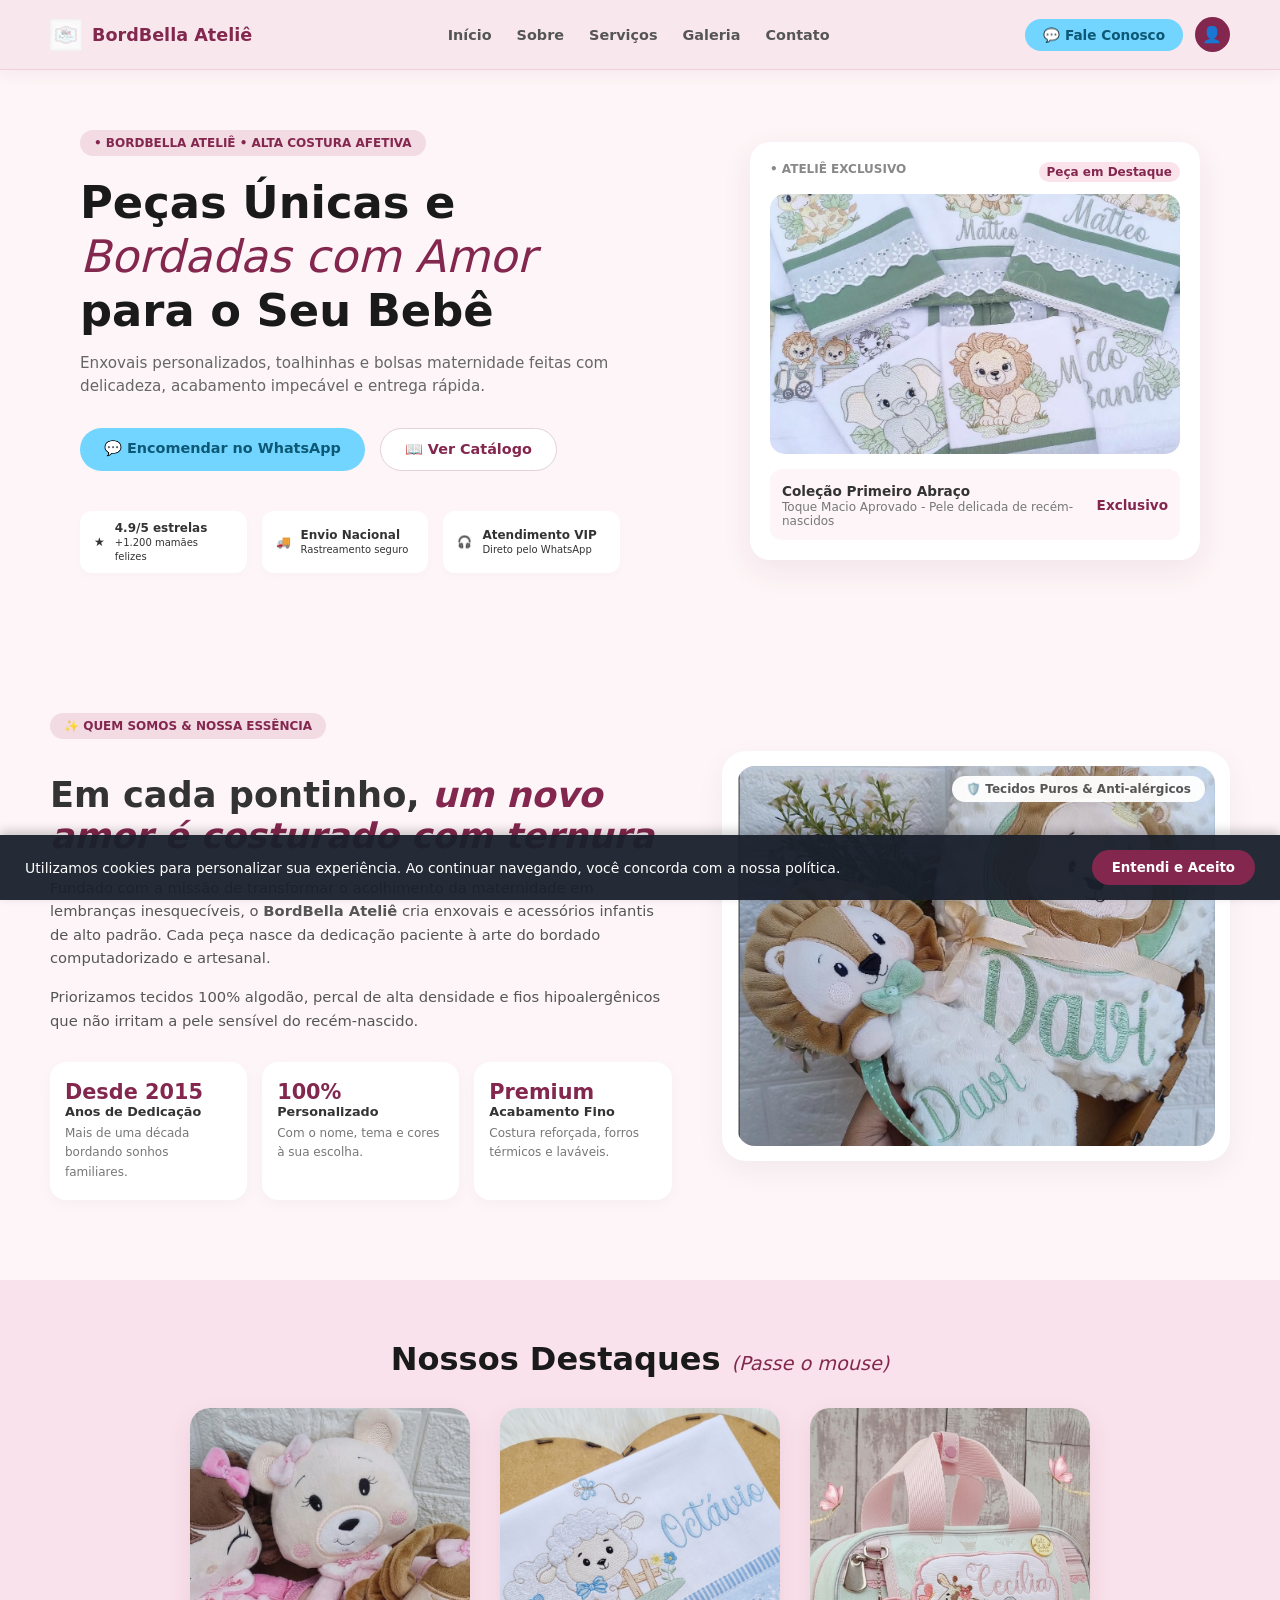
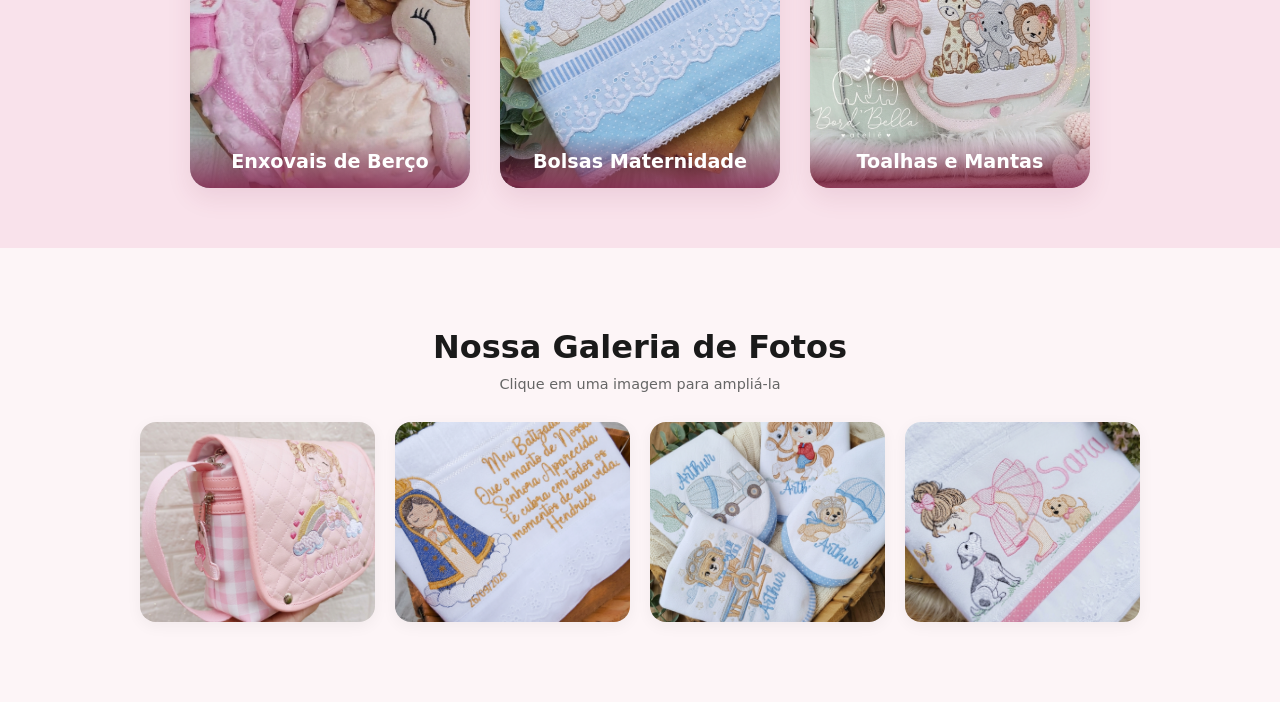
==== index.html @ 7003fd52 "Add files via upload" ====
<!DOCTYPE html>
<html lang="pt-BR">

<head>
    <meta charset="UTF-8">
    <meta name="viewport" content="width=device-width, initial-scale=1.0">
    <title>BordBella Ateliê</title>
    <link rel="stylesheet" href="style.css">
    <link rel="icon" type="image/png" href="logo.png">
</head>

<body>

 
    <header class="navbar">
        <div class="logo-container">
            <img src="logo.png" alt="Logo BordBella" class="logo">
            <span class="brand-name">BordBella Ateliê</span>
        </div>

        <nav class="nav-links">
            <a href="#inicio">Início</a>
            <a href="#sobre">Sobre</a>
            <a href="#servicos">Serviços</a>
            <a href="#galeria">Galeria</a>
            <a href="#contato">Contato</a>
        </nav>

        <div class="nav-actions">
            <a href="#fale-conosco" class="btn-fale-conosco">💬 Fale Conosco</a>
            <a href="#perfil" class="btn-perfil">👤</a>
        </div>
    </header>

   
    <main class="hero-container" id="inicio">
        <div class="hero-text">
            <div class="badge-tag">
                <span class="dot">•</span> BORDBELLA ATELIÊ • ALTA COSTURA AFETIVA
            </div>

            <h1>Peças Únicas e <span>Bordadas com Amor</span> para o Seu Bebê</h1>

            <p class="description">
                Enxovais personalizados, toalhinhas e bolsas maternidade feitas com delicadeza, acabamento impecável e
                entrega rápida.
            </p>

            <div class="hero-buttons">
                <a href="#whatsapp" class="btn-primary">💬 Encomendar no WhatsApp</a>
                <a href="#catalogo" class="btn-secondary">📖 Ver Catálogo</a>
            </div>

            <div class="features-grid">
                <div class="feature-card">
                    <span class="icon-star">★</span>
                    <div>
                        <strong>4.9/5 estrelas</strong>
                        <small>+1.200 mamães felizes</small>
                    </div>
                </div>

                <div class="feature-card">
                    <span class="icon-box">🚚</span>
                    <div>
                        <strong>Envio Nacional</strong>
                        <small>Rastreamento seguro</small>
                    </div>
                </div>

                <div class="feature-card">
                    <span class="icon-heart">🎧</span>
                    <div>
                        <strong>Atendimento VIP</strong>
                        <small>Direto pelo WhatsApp</small>
                    </div>
                </div>
            </div>
        </div>

        <div class="hero-card-wrapper">
            <div class="hero-card">
                <div class="card-header">
                    <span class="tag-sub">• ATELIÊ EXCLUSIVO</span>
                    <span class="tag-highlight">Peça em Destaque</span>
                </div>

                <div class="image-wrapper">
                    <img src="Destaque.png" alt="Enxoval em Destaque" class="product-img">

                </div>

                <div class="card-footer">
                    <div>
                        <small class="sub-label">Coleção Primeiro Abraço</small>
                        <p class="sub-text">Toque Macio Aprovado - Pele delicada de recém-nascidos</p>
                    </div>
                    <span class="badge-exclusivo">Exclusivo</span>
                </div>
            </div>
        </div>
    </main>

    
    <section class="about-section" id="sobre">
        <div class="about-container">
            <div class="about-text">
                <div class="badge-tag">
                    <span class="icon-sparkle">✨</span> QUEM SOMOS & NOSSA ESSÊNCIA
                </div>

                <h2>Em cada pontinho, <span>um novo amor é costurado com ternura</span></h2>

                <p>
                    Fundado com a missão de transformar o acolhimento da maternidade em lembranças inesquecíveis, o
                    <strong>BordBella Ateliê</strong> cria enxovais e acessórios infantis de alto padrão. Cada peça
                    nasce da dedicação paciente à arte do bordado computadorizado e artesanal.
                </p>

                <p>
                    Priorizamos tecidos 100% algodão, percal de alta densidade e fios hipoalergênicos que não irritam a
                    pele sensível do recém-nascido.
                </p>

                <div class="about-stats">
                    <div class="stat-card">
                        <h3>Desde 2015</h3>
                        <strong>Anos de Dedicação</strong>
                        <p>Mais de uma década bordando sonhos familiares.</p>
                    </div>

                    <div class="stat-card">
                        <h3>100%</h3>
                        <strong>Personalizado</strong>
                        <p>Com o nome, tema e cores à sua escolha.</p>
                    </div>

                    <div class="stat-card">
                        <h3>Premium</h3>
                        <strong>Acabamento Fino</strong>
                        <p>Costura reforçada, forros térmicos e laváveis.</p>
                    </div>
                </div>
            </div>

            <div class="about-card-wrapper">
                <div class="about-card">
                    <div class="badge-top-right">🛡️ Tecidos Puros & Anti-alérgicos</div>
                    <img src="tecido.png" alt="Ateliê BordBella" class="about-img">


                </div>
            </div>
        </div>
        </div>
    </section>

   
    <section class="services-section" id="servicos">
        <h2 class="section-title">Nossos Destaques <span>(Passe o mouse)</span></h2>

        <div class="cards-3d-grid">
            <div class="card-container">
                <div class="card-inner">
                    <div class="card-front">
                        <img src="vira1.png" alt="Enxoval Luxo">
                        <div class="card-front-title">Enxovais de Berço</div>
                    </div>
                    <div class="card-back">
                        <h3>Enxovais de Berço</h3>
                        <p>Kits completos em percal 400 fios com bordados personalizados e toque ultra macio.</p>
                        <a href="#whatsapp" class="btn">Encomendar</a>
                    </div>
                </div>
            </div>

            <div class="card-container">
                <div class="card-inner">
                    <div class="card-front">
                        <img src="vira2.png" alt="Bolsas Maternidade">
                        <div class="card-front-title">Bolsas Maternidade</div>
                    </div>
                    <div class="card-back">
                        <h3>Bolsas Maternidade</h3>
                        <p>Bolsas térmicas, impermeáveis e com acabamento refinado para o dia a dia.</p>
                        <a href="#whatsapp" class="btn">Ver Modelos</a>
                    </div>
                </div>
            </div>

            <div class="card-container">
                <div class="card-inner">
                    <div class="card-front">
                        <img src="vira3.png" alt="Toalhas Bordadas">
                        <div class="card-front-title">Toalhas e Mantas</div>
                    </div>
                    <div class="card-back">
                        <h3>Toalhas e Mantas</h3>
                        <p>Com capuz de fralda, bordados delicados e barrados em renda lese.</p>
                        <a href="#whatsapp" class="btn">Saiba Mais</a>
                    </div>
                </div>
            </div>
        </div>
    </section>

   
    <section class="gallery-section" id="galeria">
        <h2 class="section-title">Nossa Galeria de Fotos</h2>
        <p class="section-sub">Clique em uma imagem para ampliá-la</p>

        <div class="gallery">
            <a href="#img1" class="gallery-item">
                <img src="galeria1.png" alt="Foto Galeria 1">
            </a>
            <a href="#img2" class="gallery-item">
                <img src="nossa.png" alt="Foto Galeria 2">
            </a>
            <a href="#img3" class="gallery-item">
                <img src="galeria3.png" alt="Foto Galeria 3">
            </a>
            <a href="#img4" class="gallery-item">
                <img src="galeria4.png" alt="Foto Galeria 4">
            </a>
        </div>

        <div class="lightbox" id="img1">
            <a href="#galeria" class="lightbox-overlay"></a>
            <div class="lightbox-content">
                <a href="#galeria" class="close-btn">&times;</a>
                <img src="galeria1.png" alt="Foto 1 Ampliada">
            </div>
        </div>

        <div class="lightbox" id="img2">
            <a href="#galeria" class="lightbox-overlay"></a>
            <div class="lightbox-content">
                <a href="#galeria" class="close-btn">&times;</a>
                <img src="nossa.png" alt="Foto 2 Ampliada">
            </div>
        </div>

        <div class="lightbox" id="img3">
            <a href="#galeria" class="lightbox-overlay"></a>
            <div class="lightbox-content">
                <a href="#galeria" class="close-btn">&times;</a>
                <img src="galeria3.png" alt="Foto 3 Ampliada">
            </div>
        </div>

        <div class="lightbox" id="img4">
            <a href="#galeria" class="lightbox-overlay"></a>
            <div class="lightbox-content">
                <a href="#galeria" class="close-btn">&times;</a>
                <img src="galeria4.png" alt="Foto 4 Ampliada">
            </div>
        </div>
    </section>

  
    <div id="banner-cookies" class="banner-cookies">
        <p>
            Utilizamos cookies para personalizar sua experiência. Ao continuar navegando, você concorda com a nossa
            política.
        </p>
        <button id="btn-aceitar-cookies" class="btn-cookies">Entendi e Aceito</button>
    </div>

    
    <script>
        const bannerCookies = document.getElementById('banner-cookies');
        const btnAceitar = document.getElementById('btn-aceitar-cookies');

        const cookiesAceitos = localStorage.getItem('cookiesAceitos');

        if (cookiesAceitos === 'sim') {
            bannerCookies.classList.add('oculto');
        }

        btnAceitar.addEventListener('click', () => {
            localStorage.setItem('cookiesAceitos', 'sim');
            bannerCookies.classList.add('oculto');
        });
    </script>

</body>

</html>
---- style.css ----
* {
    margin: 0;
    padding: 0;
    box-sizing: border-box;
    font-family: 'Segoe UI', system-ui, -apple-system, sans-serif;
}

body {
    background-color: #fdf5f7;
    color: #333333;
}


.navbar {
    position: fixed;
    top: 0;
    left: 0;
    width: 100%;
    height: 70px;
    background-color: #f8e8ee;
    display: flex;
    justify-content: space-between;
    align-items: center;
    padding: 0 50px;
    border-bottom: 1px solid #f0d2dd;
    box-shadow: 0 4px 15px rgba(131, 39, 78, 0.06);
    z-index: 1000;
}

.logo-container {
    display: flex;
    align-items: center;
    gap: 10px;
}

.logo {
    width: 32px;
    height: 32px;
}

.brand-name {
    font-size: 1.1rem;
    font-weight: 700;
    color: #83274e;
}

.nav-links {
    display: flex;
    gap: 25px;
}

.nav-links a {
    text-decoration: none;
    color: #555;
    font-weight: 600;
    font-size: 0.9rem;
    transition: color 0.3s;
}

.nav-links a:hover {
    color: #83274e;
}

.nav-actions {
    display: flex;
    align-items: center;
    gap: 12px;
}

.btn-fale-conosco {
    background-color: #72d5ff;
    color: #0d5875;
    padding: 8px 18px;
    border-radius: 20px;
    text-decoration: none;
    font-weight: 600;
    font-size: 0.85rem;
}

.btn-perfil {
    background-color: #83274e;
    color: white;
    width: 35px;
    height: 35px;
    border-radius: 50%;
    display: flex;
    align-items: center;
    justify-content: center;
    text-decoration: none;
}


.hero-container {
    margin-top: 70px;
    display: flex;
    align-items: center;
    justify-content: space-between;
    padding: 60px 80px;
    max-width: 1300px;
    margin-left: auto;
    margin-right: auto;
    gap: 40px;
}

.hero-text { flex: 1; }

.badge-tag {
    display: inline-block;
    background-color: #f3dbe3;
    color: #83274e;
    padding: 6px 14px;
    border-radius: 15px;
    font-size: 0.75rem;
    font-weight: 700;
    margin-bottom: 20px;
}

.hero-text h1 {
    font-size: 2.8rem;
    line-height: 1.2;
    color: #1a1a1a;
    margin-bottom: 15px;
}

.hero-text h1 span {
    color: #83274e;
    font-style: italic;
    font-weight: 400;
}

.description {
    color: #666;
    font-size: 0.95rem;
    line-height: 1.5;
    margin-bottom: 30px;
}

.hero-buttons {
    display: flex;
    gap: 15px;
    margin-bottom: 40px;
}

.btn-primary {
    background-color: #72d5ff;
    color: #0d5875;
    padding: 12px 24px;
    border-radius: 25px;
    text-decoration: none;
    font-weight: 700;
    font-size: 0.9rem;
}

.btn-secondary {
    background-color: #ffffff;
    color: #83274e;
    border: 1px solid #e2d1d7;
    padding: 12px 24px;
    border-radius: 25px;
    text-decoration: none;
    font-weight: 600;
    font-size: 0.9rem;
}

.features-grid {
    display: flex;
    gap: 15px;
}

.feature-card {
    background: #ffffff;
    padding: 10px 14px;
    border-radius: 12px;
    display: flex;
    align-items: center;
    gap: 10px;
    font-size: 0.75rem;
    box-shadow: 0 4px 10px rgba(0,0,0,0.02);
}

.hero-card-wrapper { flex: 1; display: flex; justify-content: flex-end; }

.hero-card {
    background: #ffffff;
    padding: 20px;
    border-radius: 20px;
    box-shadow: 0 10px 30px rgba(131, 39, 78, 0.08);
    width: 100%;
    max-width: 450px;
}

.card-header {
    display: flex;
    justify-content: space-between;
    margin-bottom: 12px;
    font-size: 0.75rem;
    font-weight: 700;
}

.tag-sub { color: #888; }
.tag-highlight { background: #fbe3eb; color: #83274e; padding: 3px 8px; border-radius: 10px; }

.image-wrapper { position: relative; border-radius: 15px; overflow: hidden; margin-bottom: 15px; }
.product-img { width: 100%; height: 260px; object-fit: cover; display: block; }

.floating-badge {
    position: absolute;
    bottom: 12px;
    left: 12px;
    background: rgba(255, 255, 255, 0.92);
    padding: 6px 12px;
    border-radius: 15px;
    font-size: 0.75rem;
    font-weight: 600;
    color: #83274e;
}

.card-footer {
    display: flex;
    justify-content: space-between;
    align-items: center;
    background: #fdf5f7;
    padding: 12px;
    border-radius: 12px;
}

.sub-label { font-weight: 700; font-size: 0.85rem; color: #333; }
.sub-text { font-size: 0.75rem; color: #777; }
.badge-exclusivo { color: #83274e; font-weight: 700; font-size: 0.85rem; }


.about-section { padding: 80px 50px; }
.about-container { max-width: 1250px; margin: 0 auto; display: flex; gap: 50px; align-items: center; }
.about-text { flex: 1.1; }
.about-text h2 { font-size: 2.2rem; margin: 15px 0 20px 0; }
.about-text h2 span { color: #83274e; font-style: italic; }
.about-text p { color: #555; font-size: 0.92rem; line-height: 1.6; margin-bottom: 15px; }

.about-stats { display: flex; gap: 15px; margin-top: 30px; }
.stat-card { background: #ffffff; padding: 18px 15px; border-radius: 16px; flex: 1; box-shadow: 0 4px 15px rgba(0,0,0,0.03); }
.stat-card h3 { color: #83274e; font-size: 1.3rem; }
.stat-card strong { display: block; font-size: 0.8rem; margin-bottom: 5px; }
.stat-card p { font-size: 0.75rem; color: #777; margin: 0; }

.about-card-wrapper { flex: 0.9; display: flex; justify-content: flex-end; }
.about-card { position: relative; background: #ffffff; padding: 15px; border-radius: 24px; box-shadow: 0 10px 30px rgba(0,0,0,0.05); width: 100%; max-width: 520px; }
.badge-top-right { position: absolute; top: 25px; right: 25px; background: rgba(255, 255, 255, 0.95); padding: 6px 14px; border-radius: 20px; font-size: 0.75rem; font-weight: 600; color: #555; }
.about-img { width: 100%; height: 380px; object-fit: cover; border-radius: 18px; display: block; }
.about-floating-card { position: absolute; bottom: 30px; left: 30px; right: 30px; background: #ffffff; padding: 14px 18px; border-radius: 16px; display: flex; align-items: center; gap: 12px; box-shadow: 0 8px 20px rgba(0,0,0,0.08); }
.icon-pen { background-color: #fde8ef; width: 36px; height: 36px; border-radius: 50%; display: flex; align-items: center; justify-content: center; }


.section-title { text-align: center; font-size: 2rem; color: #1a1a1a; margin-bottom: 10px; }
.section-title span { color: #83274e; font-style: italic; font-size: 1.2rem; font-weight: 400; }
.section-sub { text-align: center; color: #666; margin-bottom: 30px; font-size: 0.9rem; }


.services-section { padding: 60px 20px; background-color: #f9e2eb; }
.cards-3d-grid { display: flex; justify-content: center; gap: 30px; flex-wrap: wrap; margin-top: 30px; }

.card-container {
    width: 280px;
    height: 380px;
    perspective: 1000px;
}

.card-inner {
    position: relative;
    width: 100%;
    height: 100%;
    text-align: center;
    transition: transform 0.8s cubic-bezier(0.175, 0.885, 0.32, 1.275);
    transform-style: preserve-3d;
    border-radius: 20px;
    box-shadow: 0 10px 25px rgba(131, 39, 78, 0.1);
    cursor: pointer;
}

.card-container:hover .card-inner {
    transform: rotateY(180deg);
}

.card-front, .card-back {
    position: absolute;
    width: 100%;
    height: 100%;
    border-radius: 20px;
    overflow: hidden;
    -webkit-backface-visibility: hidden;
    backface-visibility: hidden;
}

.card-front { background-color: #ffffff; }
.card-front img { width: 100%; height: 100%; object-fit: cover; }

.card-front-title {
    position: absolute;
    bottom: 0;
    left: 0;
    right: 0;
    padding: 15px;
    background: linear-gradient(transparent, rgba(131, 39, 78, 0.85));
    color: #ffffff;
    font-size: 1.2rem;
    font-weight: bold;
}

.card-back {
    background: linear-gradient(135deg, #ffffff, #fde8ef);
    border: 2px solid #83274e;
    display: flex;
    flex-direction: column;
    justify-content: center;
    align-items: center;
    padding: 20px;
    transform: rotateY(180deg);
}

.card-back h3 { font-size: 1.4rem; color: #83274e; margin-bottom: 10px; }
.card-back p { font-size: 0.85rem; line-height: 1.5; color: #555; margin-bottom: 20px; }

.card-back .btn {
    display: inline-block;
    padding: 10px 20px;
    background-color: #83274e;
    color: #ffffff;
    text-decoration: none;
    font-weight: bold;
    border-radius: 20px;
    font-size: 0.85rem;
    transition: background-color 0.3s;
}

.card-back .btn:hover { background-color: #611938; }


.gallery-section { padding: 80px 20px; }

.gallery {
    display: grid;
    grid-template-columns: repeat(auto-fit, minmax(220px, 1fr));
    gap: 20px;
    max-width: 1000px;
    margin: 0 auto;
}

.gallery-item {
    position: relative;
    border-radius: 16px;
    overflow: hidden;
    cursor: pointer;
    box-shadow: 0 4px 15px rgba(0, 0, 0, 0.05);
    transition: transform 0.3s ease, box-shadow 0.3s ease;
}

.gallery-item:hover {
    transform: translateY(-5px);
    box-shadow: 0 10px 25px rgba(131, 39, 78, 0.15);
}

.gallery-item img {
    width: 100%;
    height: 200px;
    object-fit: cover;
    display: block;
}

.lightbox {
    position: fixed;
    top: 0;
    left: 0;
    width: 100vw;
    height: 100vh;
    background-color: rgba(0, 0, 0, 0.75);
    backdrop-filter: blur(8px);
    -webkit-backdrop-filter: blur(8px);
    display: flex;
    justify-content: center;
    align-items: center;
    opacity: 0;
    pointer-events: none;
    transition: opacity 0.4s ease;
    z-index: 9999;
}

.lightbox:target {
    opacity: 1;
    pointer-events: auto;
}

.lightbox-content {
    position: relative;
    max-width: 90%;
    max-height: 85vh;
    display: flex;
    flex-direction: column;
    align-items: center;
    transform: scale(0.8);
    transition: transform 0.4s ease;
}

.lightbox:target .lightbox-content {
    transform: scale(1);
}

.lightbox-content img {
    max-width: 100%;
    max-height: 80vh;
    border-radius: 16px;
    box-shadow: 0 20px 50px rgba(0, 0, 0, 0.5);
    object-fit: contain;
}

.close-btn {
    position: absolute;
    top: -40px;
    right: 0;
    color: #fff;
    font-size: 2.2rem;
    text-decoration: none;
    font-weight: bold;
    line-height: 1;
}

.close-btn:hover { color: #72d5ff; }

.lightbox-overlay {
    position: absolute;
    width: 100%;
    height: 100%;
    top: 0;
    left: 0;
    z-index: -1;
}


.banner-cookies {
    position: fixed;
    bottom: 0;
    left: 0;
    width: 100%;
    background-color: rgba(26, 32, 44, 0.95);
    color: #ffffff;
    padding: 15px 25px;
    display: flex;
    justify-content: space-between;
    align-items: center;
    gap: 20px;
    box-shadow: 0 -4px 10px rgba(0, 0, 0, 0.2);
    z-index: 9999;
    font-size: 14px;
}

.btn-cookies {
    background-color: #83274e;
    color: #ffffff;
    border: none;
    padding: 10px 20px;
    border-radius: 20px;
    font-weight: bold;
    cursor: pointer;
    white-space: nowrap;
    transition: background-color 0.3s ease;
}

.btn-cookies:hover {
    background-color: #611938;
}

.oculto {
    display: none !important;
}
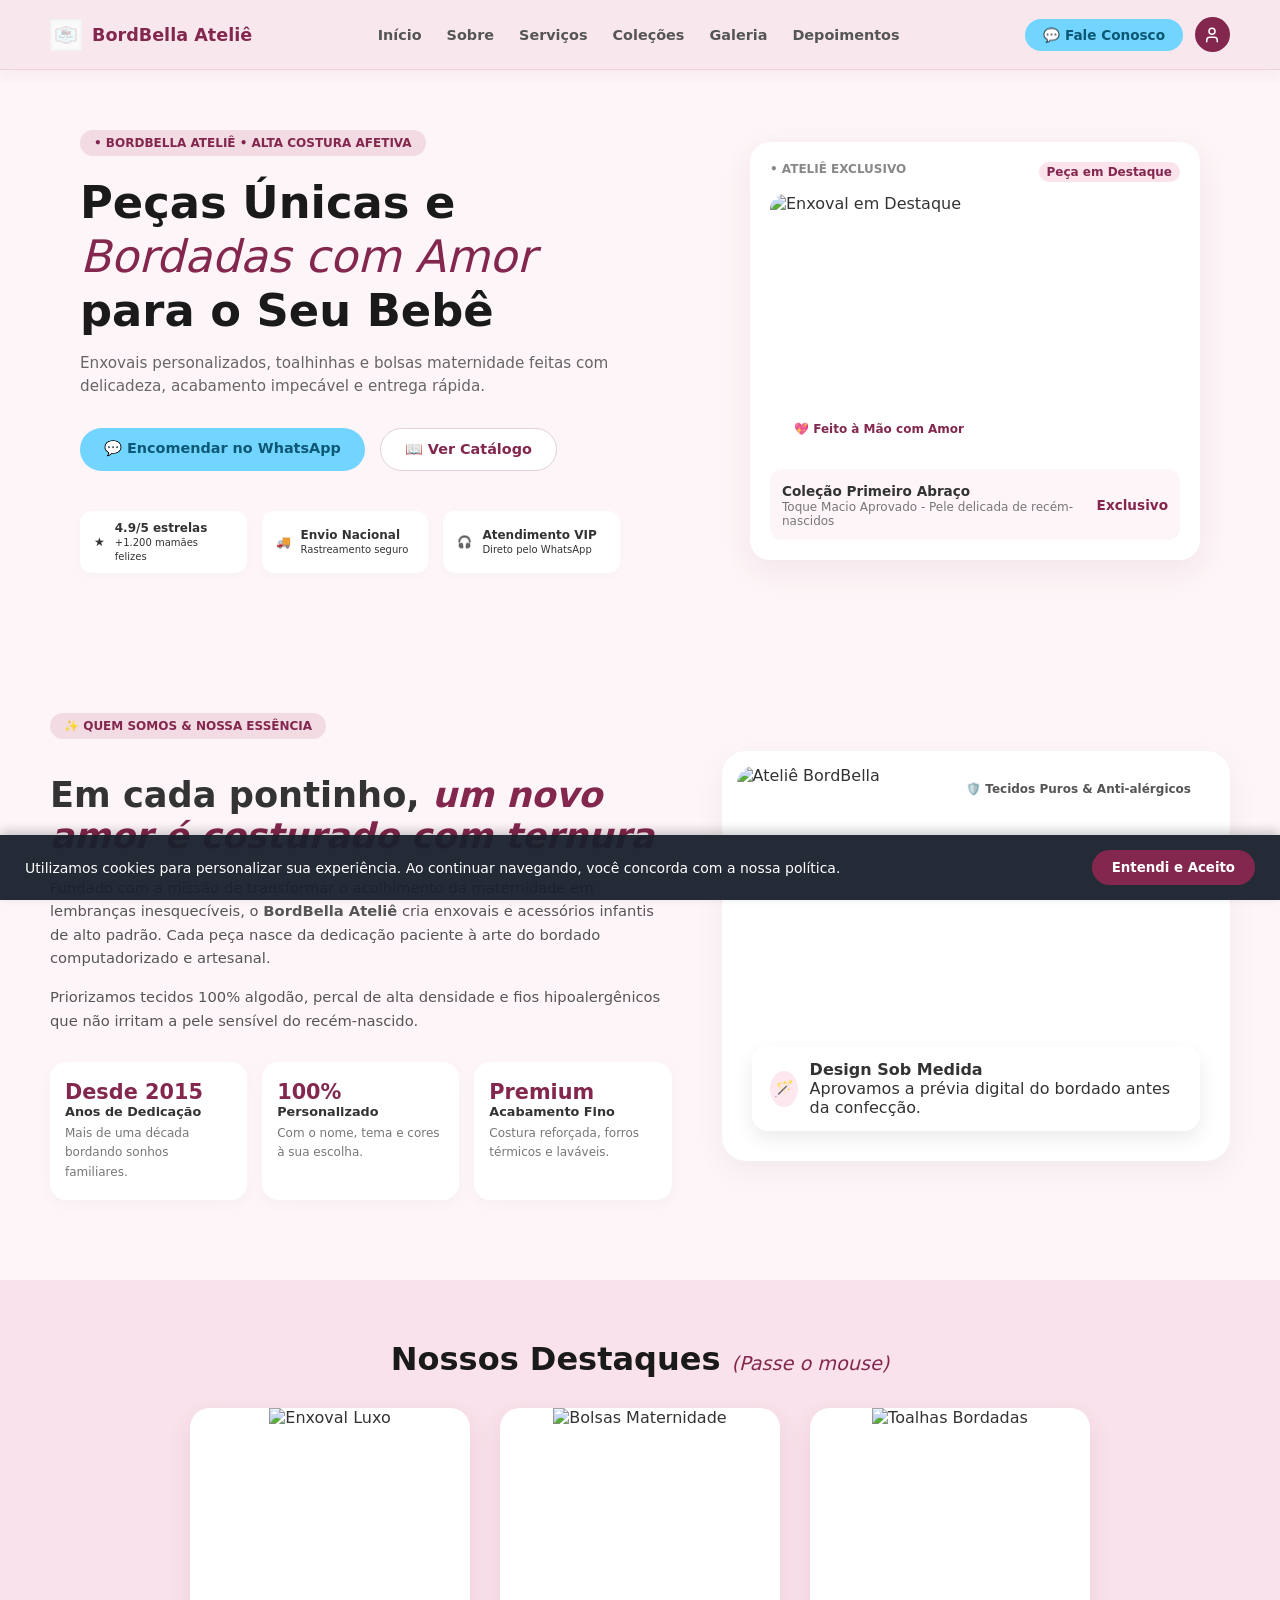
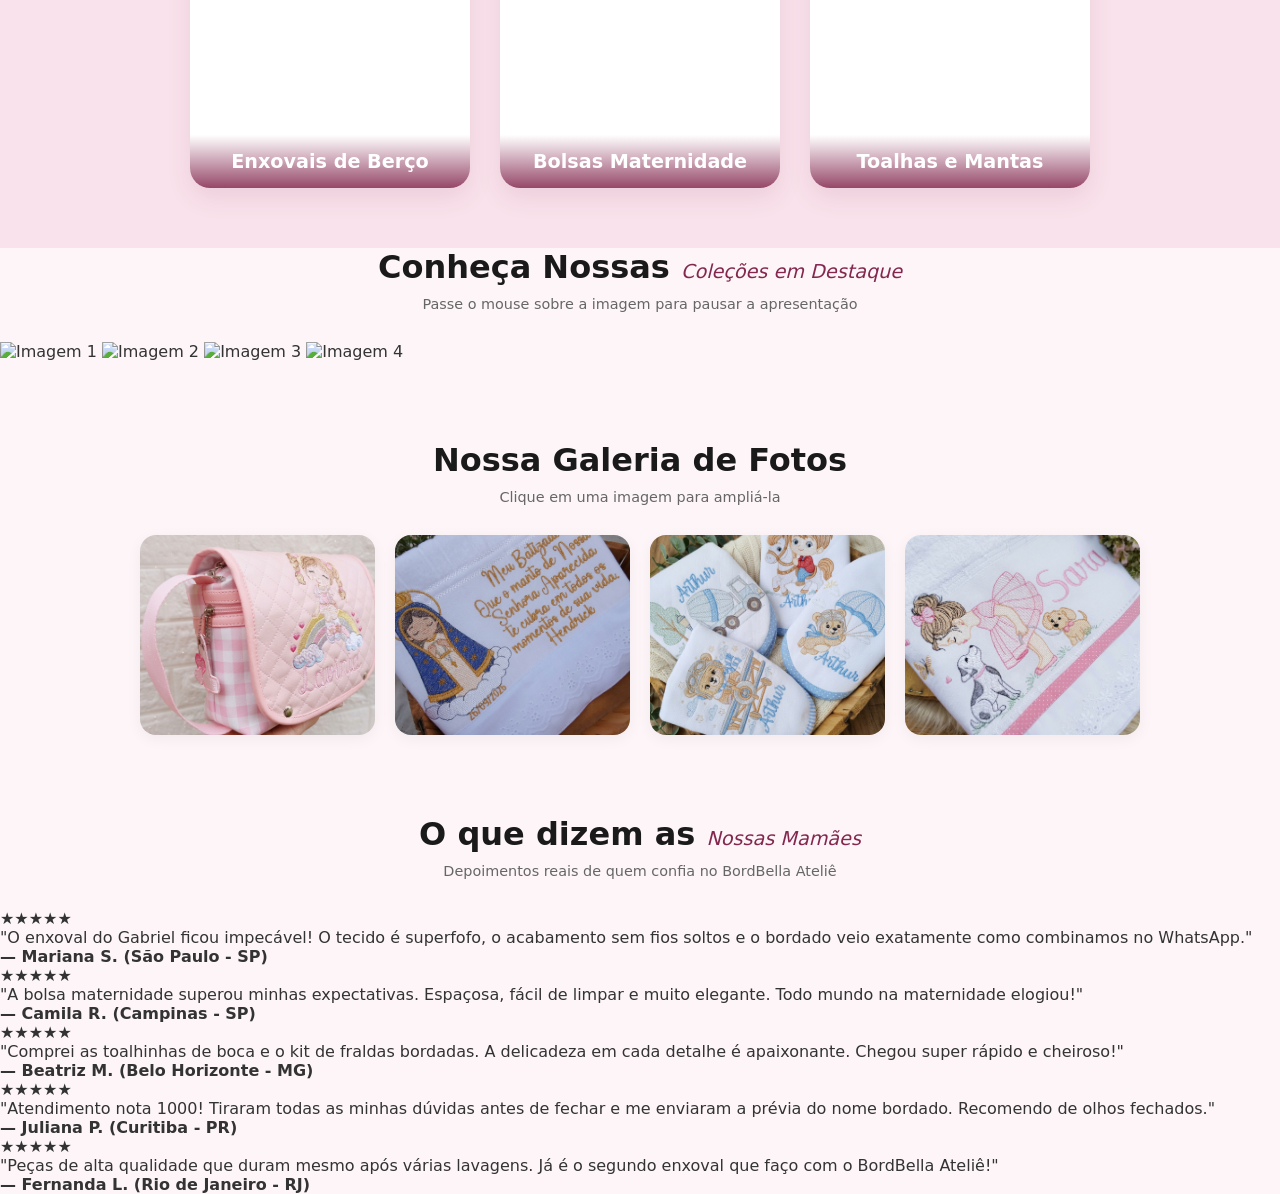
==== commit f20faabd: "Refactor index.html for improved layout and features Updated the HTML structure and content for bett" ====
--- a/index.html
+++ b/index.html
@@ -11,7 +11,7 @@
 
 <body>
 
- 
+    <!-- BARRA DE NAVEGAÇÃO FIXA -->
     <header class="navbar">
         <div class="logo-container">
             <img src="logo.png" alt="Logo BordBella" class="logo">
@@ -22,17 +22,23 @@
             <a href="#inicio">Início</a>
             <a href="#sobre">Sobre</a>
             <a href="#servicos">Serviços</a>
+            <a href="#colecoes">Coleções</a>
             <a href="#galeria">Galeria</a>
-            <a href="#contato">Contato</a>
+            <a href="#depoimentos">Depoimentos</a>
         </nav>
 
         <div class="nav-actions">
-            <a href="#fale-conosco" class="btn-fale-conosco">💬 Fale Conosco</a>
-            <a href="#perfil" class="btn-perfil">👤</a>
+            <a href="https://wa.me/5519999999999?text=Ol%C3%A1!%20Vim%20pelo%20site%20e%20gostaria%20de%20falar%20com%20o%20ateli%C3%AA." target="_blank" rel="noopener noreferrer" class="btn-fale-conosco">💬 Fale Conosco</a>
+            <a href="#perfil" class="btn-perfil" title="Minha Conta">
+                <svg xmlns="http://www.w3.org/2000/svg" width="18" height="18" viewBox="0 0 24 24" fill="none" stroke="currentColor" stroke-width="2" stroke-linecap="round" stroke-linejoin="round">
+                    <path d="M19 21v-2a4 4 0 0 0-4-4H9a4 4 0 0 0-4 4v2"></path>
+                    <circle cx="12" cy="7" r="4"></circle>
+                </svg>
+            </a>
         </div>
     </header>
 
-   
+    <!-- 1. HERO SECTION -->
     <main class="hero-container" id="inicio">
         <div class="hero-text">
             <div class="badge-tag">
@@ -42,13 +48,12 @@
             <h1>Peças Únicas e <span>Bordadas com Amor</span> para o Seu Bebê</h1>
 
             <p class="description">
-                Enxovais personalizados, toalhinhas e bolsas maternidade feitas com delicadeza, acabamento impecável e
-                entrega rápida.
+                Enxovais personalizados, toalhinhas e bolsas maternidade feitas com delicadeza, acabamento impecável e entrega rápida.
             </p>
 
             <div class="hero-buttons">
-                <a href="#whatsapp" class="btn-primary">💬 Encomendar no WhatsApp</a>
-                <a href="#catalogo" class="btn-secondary">📖 Ver Catálogo</a>
+                <a href="https://wa.me/5519999999999?text=Ol%C3%A1!%20Quero%20fazer%20uma%20encomenda%20personalizada." target="_blank" rel="noopener noreferrer" class="btn-primary">💬 Encomendar no WhatsApp</a>
+                <a href="#colecoes" class="btn-secondary">📖 Ver Catálogo</a>
             </div>
 
             <div class="features-grid">
@@ -86,8 +91,8 @@
                 </div>
 
                 <div class="image-wrapper">
-                    <img src="Destaque.png" alt="Enxoval em Destaque" class="product-img">
-
+                    <img src="produto.jpg" alt="Enxoval em Destaque" class="product-img">
+                    <span class="floating-badge">💖 Feito à Mão com Amor</span>
                 </div>
 
                 <div class="card-footer">
@@ -101,7 +106,7 @@
         </div>
     </main>
 
-    
+    <!-- 2. QUEM SOMOS -->
     <section class="about-section" id="sobre">
         <div class="about-container">
             <div class="about-text">
@@ -112,14 +117,11 @@
                 <h2>Em cada pontinho, <span>um novo amor é costurado com ternura</span></h2>
 
                 <p>
-                    Fundado com a missão de transformar o acolhimento da maternidade em lembranças inesquecíveis, o
-                    <strong>BordBella Ateliê</strong> cria enxovais e acessórios infantis de alto padrão. Cada peça
-                    nasce da dedicação paciente à arte do bordado computadorizado e artesanal.
+                    Fundado com a missão de transformar o acolhimento da maternidade em lembranças inesquecíveis, o <strong>BordBella Ateliê</strong> cria enxovais e acessórios infantis de alto padrão. Cada peça nasce da dedicação paciente à arte do bordado computadorizado e artesanal.
                 </p>
 
                 <p>
-                    Priorizamos tecidos 100% algodão, percal de alta densidade e fios hipoalergênicos que não irritam a
-                    pele sensível do recém-nascido.
+                    Priorizamos tecidos 100% algodão, percal de alta densidade e fios hipoalergênicos que não irritam a pele sensível do recém-nascido.
                 </p>
 
                 <div class="about-stats">
@@ -146,30 +148,34 @@
             <div class="about-card-wrapper">
                 <div class="about-card">
                     <div class="badge-top-right">🛡️ Tecidos Puros & Anti-alérgicos</div>
-                    <img src="tecido.png" alt="Ateliê BordBella" class="about-img">
-
-
-                </div>
-            </div>
-        </div>
-        </div>
-    </section>
-
-   
+                    <img src="atelie-workspace.jpg" alt="Ateliê BordBella" class="about-img">
+                    <div class="about-floating-card">
+                        <div class="icon-pen">🪄</div>
+                        <div>
+                            <strong>Design Sob Medida</strong>
+                            <p>Aprovamos a prévia digital do bordado antes da confecção.</p>
+                        </div>
+                    </div>
+                </div>
+            </div>
+        </div>
+    </section>
+
+    <!-- 3. SEÇÃO CARDS 3D FLIP -->
     <section class="services-section" id="servicos">
         <h2 class="section-title">Nossos Destaques <span>(Passe o mouse)</span></h2>
-
+        
         <div class="cards-3d-grid">
             <div class="card-container">
                 <div class="card-inner">
                     <div class="card-front">
-                        <img src="vira1.png" alt="Enxoval Luxo">
+                        <img src="https://picsum.photos/400/600?random=10" alt="Enxoval Luxo">
                         <div class="card-front-title">Enxovais de Berço</div>
                     </div>
                     <div class="card-back">
                         <h3>Enxovais de Berço</h3>
                         <p>Kits completos em percal 400 fios com bordados personalizados e toque ultra macio.</p>
-                        <a href="#whatsapp" class="btn">Encomendar</a>
+                        <a href="https://wa.me/5519999999999?text=Ol%C3%A1!%20Tenho%20interesse%20em%20Enxovais%20de%20Ber%C3%A7o." target="_blank" rel="noopener noreferrer" class="btn">Encomendar</a>
                     </div>
                 </div>
             </div>
@@ -177,13 +183,13 @@
             <div class="card-container">
                 <div class="card-inner">
                     <div class="card-front">
-                        <img src="vira2.png" alt="Bolsas Maternidade">
+                        <img src="https://picsum.photos/400/600?random=11" alt="Bolsas Maternidade">
                         <div class="card-front-title">Bolsas Maternidade</div>
                     </div>
                     <div class="card-back">
                         <h3>Bolsas Maternidade</h3>
                         <p>Bolsas térmicas, impermeáveis e com acabamento refinado para o dia a dia.</p>
-                        <a href="#whatsapp" class="btn">Ver Modelos</a>
+                        <a href="https://wa.me/5519999999999?text=Ol%C3%A1!%20Gostaria%20de%20ver%20modelos%20de%20Bolsas%20Maternidade." target="_blank" rel="noopener noreferrer" class="btn">Ver Modelos</a>
                     </div>
                 </div>
             </div>
@@ -191,20 +197,35 @@
             <div class="card-container">
                 <div class="card-inner">
                     <div class="card-front">
-                        <img src="vira3.png" alt="Toalhas Bordadas">
+                        <img src="https://picsum.photos/400/600?random=12" alt="Toalhas Bordadas">
                         <div class="card-front-title">Toalhas e Mantas</div>
                     </div>
                     <div class="card-back">
                         <h3>Toalhas e Mantas</h3>
                         <p>Com capuz de fralda, bordados delicados e barrados em renda lese.</p>
-                        <a href="#whatsapp" class="btn">Saiba Mais</a>
-                    </div>
-                </div>
-            </div>
-        </div>
-    </section>
-
-   
+                        <a href="https://wa.me/5519999999999?text=Ol%C3%A1!%20Quero%20saber%20mais%20sobre%20Toalhas%20e%20Mantas." target="_blank" rel="noopener noreferrer" class="btn">Saiba Mais</a>
+                    </div>
+                </div>
+            </div>
+        </div>
+    </section>
+
+    <!-- 4. CARROSSEL DE COLEÇÕES EM DESTAQUE -->
+    <section class="slider-section" id="colecoes">
+        <h2 class="section-title">Conheça Nossas <span>Coleções em Destaque</span></h2>
+        <p class="section-sub">Passe o mouse sobre a imagem para pausar a apresentação</p>
+
+        <div class="slider-wrapper">
+            <div class="slider-track">
+                <img class="slide-img" src="https://picsum.photos/800/450?random=1" alt="Imagem 1">
+                <img class="slide-img" src="https://picsum.photos/800/450?random=2" alt="Imagem 2">
+                <img class="slide-img" src="https://picsum.photos/800/450?random=3" alt="Imagem 3">
+                <img class="slide-img" src="https://picsum.photos/800/450?random=4" alt="Imagem 4">
+            </div>
+        </div>
+    </section>
+
+    <!-- 5. GALERIA LIGHTBOX 100% CSS -->
     <section class="gallery-section" id="galeria">
         <h2 class="section-title">Nossa Galeria de Fotos</h2>
         <p class="section-sub">Clique em uma imagem para ampliá-la</p>
@@ -214,7 +235,7 @@
                 <img src="galeria1.png" alt="Foto Galeria 1">
             </a>
             <a href="#img2" class="gallery-item">
-                <img src="nossa.png" alt="Foto Galeria 2">
+                <img src="galeria2.png" alt="Foto Galeria 2">
             </a>
             <a href="#img3" class="gallery-item">
                 <img src="galeria3.png" alt="Foto Galeria 3">
@@ -236,7 +257,7 @@
             <a href="#galeria" class="lightbox-overlay"></a>
             <div class="lightbox-content">
                 <a href="#galeria" class="close-btn">&times;</a>
-                <img src="nossa.png" alt="Foto 2 Ampliada">
+                <img src="galeria2.png" alt="Foto 2 Ampliada">
             </div>
         </div>
 
@@ -257,16 +278,53 @@
         </div>
     </section>
 
-  
+    <!-- 6. SEÇÃO DE AVALIAÇÕES / DEPOIMENTOS (5 FEEDBACKS) -->
+    <section class="testimonials-section" id="depoimentos">
+        <h2 class="section-title">O que dizem as <span>Nossas Mamães</span></h2>
+        <p class="section-sub">Depoimentos reais de quem confia no BordBella Ateliê</p>
+
+        <div class="testimonials-grid">
+            <div class="testimonial-card">
+                <div class="stars">★★★★★</div>
+                <p>"O enxoval do Gabriel ficou impecável! O tecido é superfofo, o acabamento sem fios soltos e o bordado veio exatamente como combinamos no WhatsApp."</p>
+                <strong>— Mariana S. (São Paulo - SP)</strong>
+            </div>
+
+            <div class="testimonial-card">
+                <div class="stars">★★★★★</div>
+                <p>"A bolsa maternidade superou minhas expectativas. Espaçosa, fácil de limpar e muito elegante. Todo mundo na maternidade elogiou!"</p>
+                <strong>— Camila R. (Campinas - SP)</strong>
+            </div>
+
+            <div class="testimonial-card">
+                <div class="stars">★★★★★</div>
+                <p>"Comprei as toalhinhas de boca e o kit de fraldas bordadas. A delicadeza em cada detalhe é apaixonante. Chegou super rápido e cheiroso!"</p>
+                <strong>— Beatriz M. (Belo Horizonte - MG)</strong>
+            </div>
+
+            <div class="testimonial-card">
+                <div class="stars">★★★★★</div>
+                <p>"Atendimento nota 1000! Tiraram todas as minhas dúvidas antes de fechar e me enviaram a prévia do nome bordado. Recomendo de olhos fechados."</p>
+                <strong>— Juliana P. (Curitiba - PR)</strong>
+            </div>
+
+            <div class="testimonial-card">
+                <div class="stars">★★★★★</div>
+                <p>"Peças de alta qualidade que duram mesmo após várias lavagens. Já é o segundo enxoval que faço com o BordBella Ateliê!"</p>
+                <strong>— Fernanda L. (Rio de Janeiro - RJ)</strong>
+            </div>
+        </div>
+    </section>
+
+    <!-- BANNER DE AVISO DE COOKIES -->
     <div id="banner-cookies" class="banner-cookies">
         <p>
-            Utilizamos cookies para personalizar sua experiência. Ao continuar navegando, você concorda com a nossa
-            política.
+            Utilizamos cookies para personalizar sua experiência. Ao continuar navegando, você concorda com a nossa política.
         </p>
         <button id="btn-aceitar-cookies" class="btn-cookies">Entendi e Aceito</button>
     </div>
 
-    
+    <!-- SCRIPT DE COOKIES -->
     <script>
         const bannerCookies = document.getElementById('banner-cookies');
         const btnAceitar = document.getElementById('btn-aceitar-cookies');
@@ -285,4 +343,4 @@
 
 </body>
 
-</html>+</html>
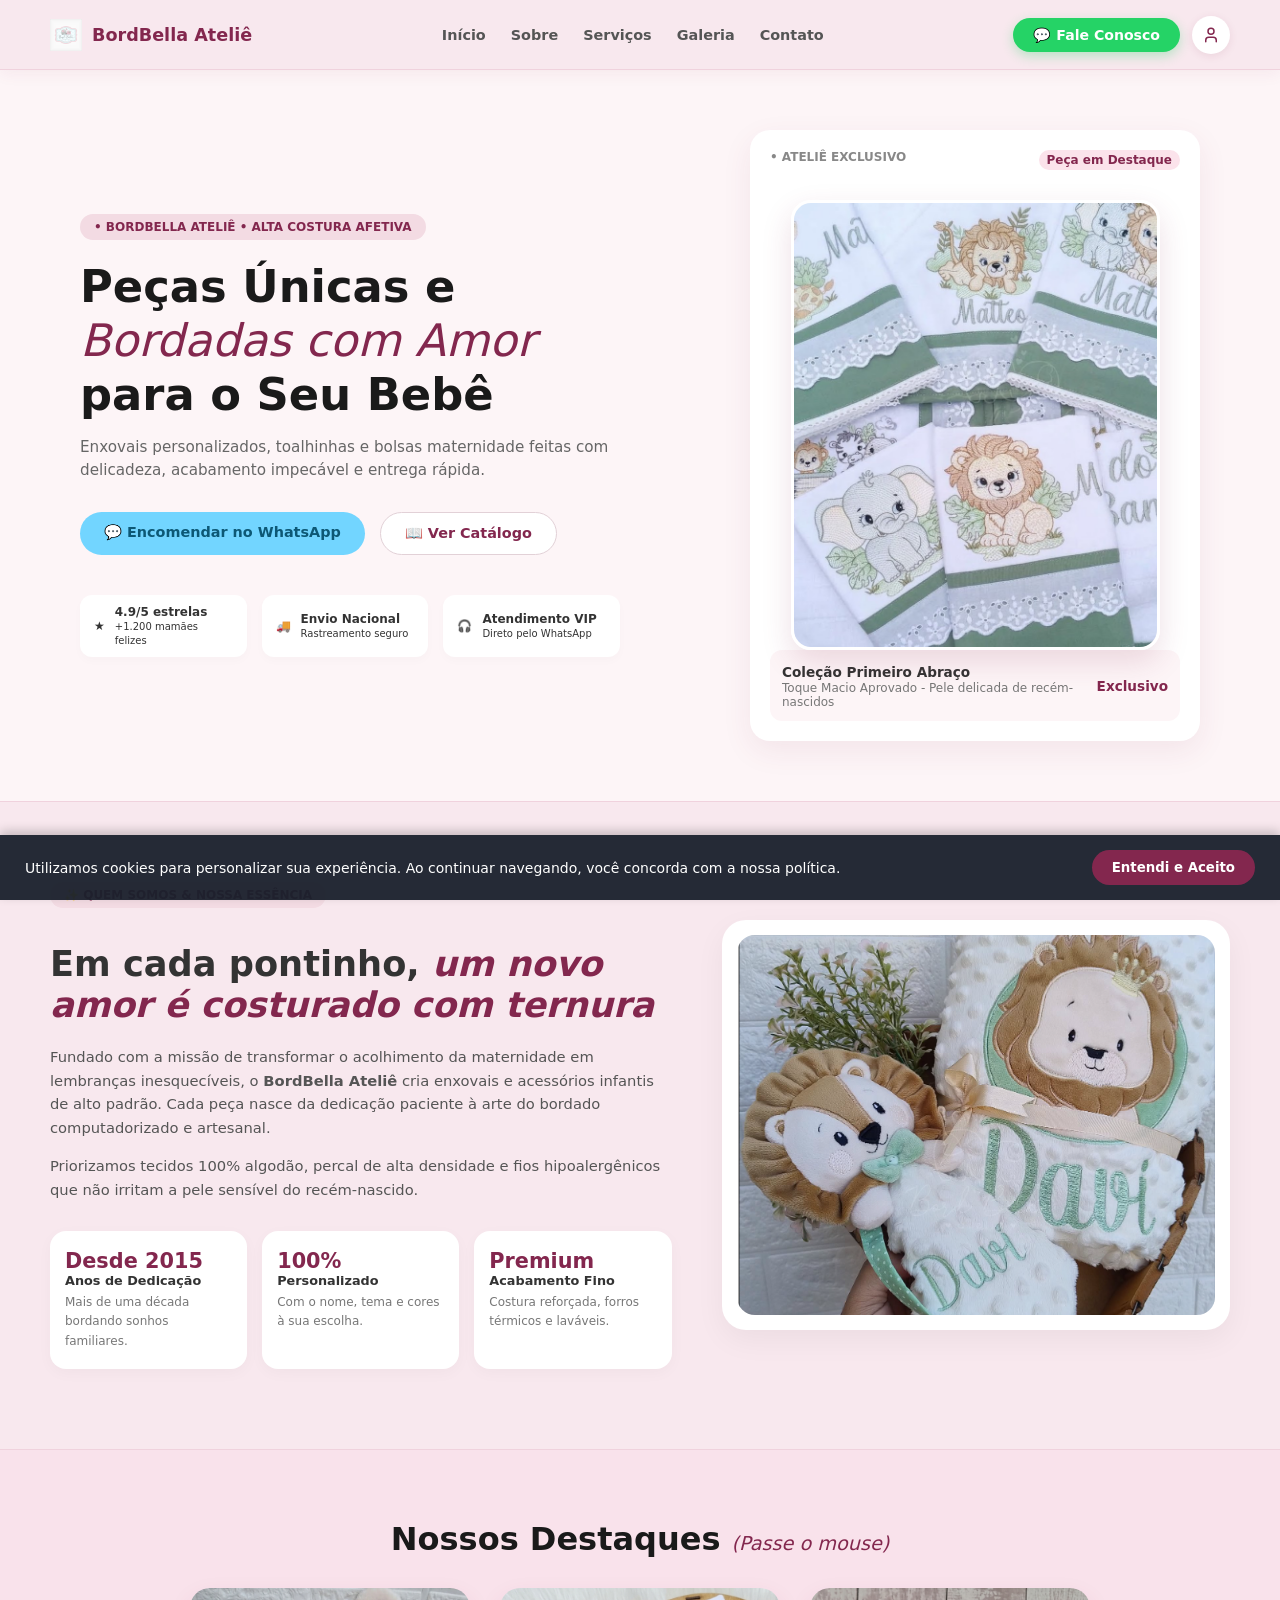
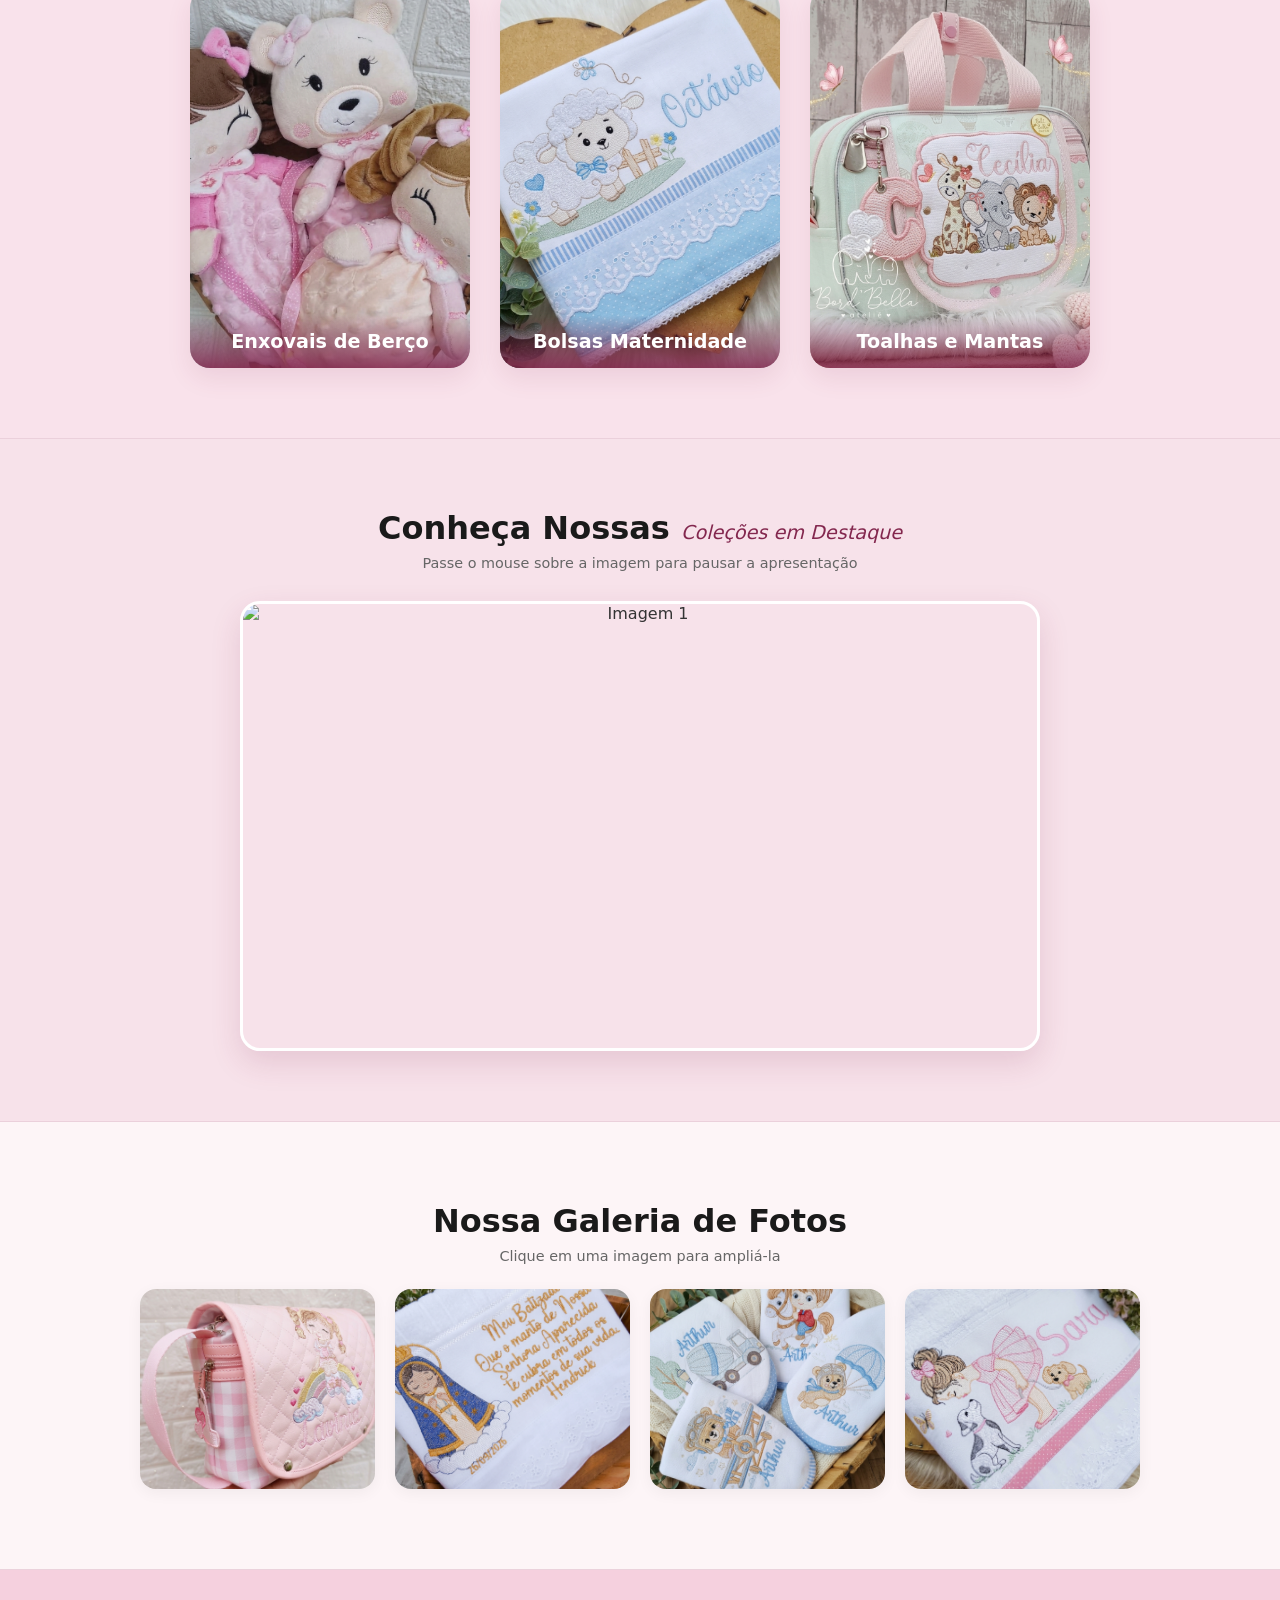
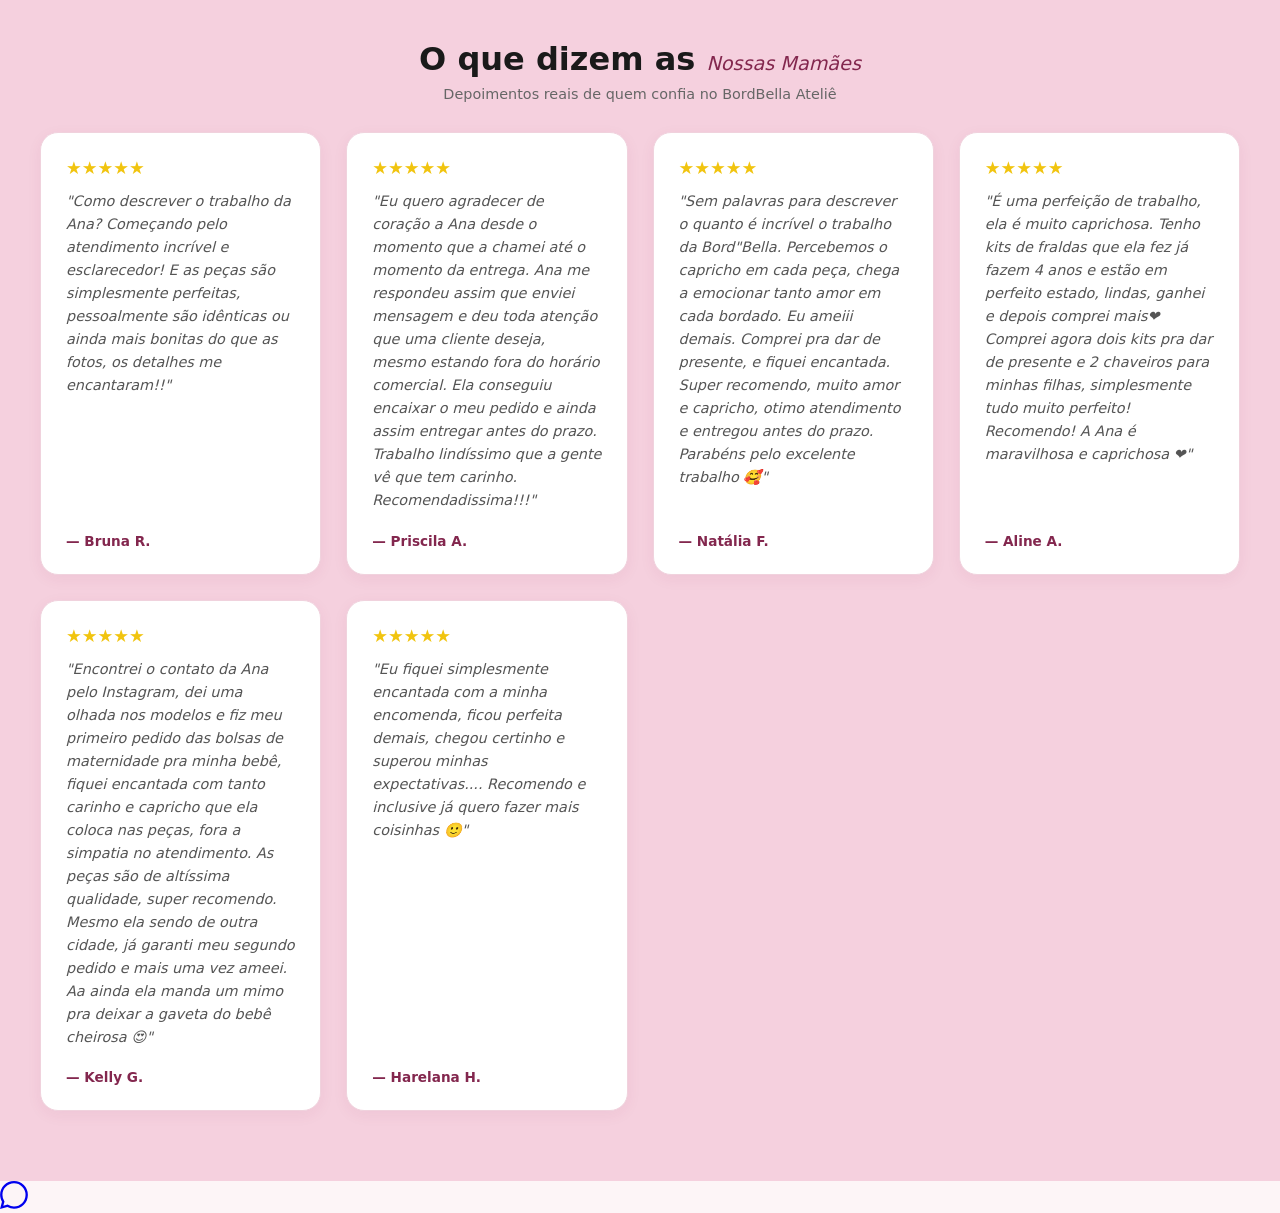
==== commit ce7420a0: "Update index.html" ====
--- a/index.html
+++ b/index.html
@@ -11,7 +11,7 @@
 
 <body>
 
-    <!-- BARRA DE NAVEGAÇÃO FIXA -->
+
     <header class="navbar">
         <div class="logo-container">
             <img src="logo.png" alt="Logo BordBella" class="logo">
@@ -22,15 +22,16 @@
             <a href="#inicio">Início</a>
             <a href="#sobre">Sobre</a>
             <a href="#servicos">Serviços</a>
-            <a href="#colecoes">Coleções</a>
             <a href="#galeria">Galeria</a>
-            <a href="#depoimentos">Depoimentos</a>
+            <a href="#contato">Contato</a>
         </nav>
 
         <div class="nav-actions">
-            <a href="https://wa.me/5519999999999?text=Ol%C3%A1!%20Vim%20pelo%20site%20e%20gostaria%20de%20falar%20com%20o%20ateli%C3%AA." target="_blank" rel="noopener noreferrer" class="btn-fale-conosco">💬 Fale Conosco</a>
+            <a href="https://wa.me/5512992040625?text=Ol%C3%A1!%20Vim%20pelo%20site%20e%20gostaria%20de%20falar%20com%20o%20ateli%C3%AA."
+                target="_blank" rel="noopener noreferrer" class="btn-fale-conosco">💬 Fale Conosco</a>
             <a href="#perfil" class="btn-perfil" title="Minha Conta">
-                <svg xmlns="http://www.w3.org/2000/svg" width="18" height="18" viewBox="0 0 24 24" fill="none" stroke="currentColor" stroke-width="2" stroke-linecap="round" stroke-linejoin="round">
+                <svg xmlns="http://www.w3.org/2000/svg" width="18" height="18" viewBox="0 0 24 24" fill="none"
+                    stroke="currentColor" stroke-width="2" stroke-linecap="round" stroke-linejoin="round">
                     <path d="M19 21v-2a4 4 0 0 0-4-4H9a4 4 0 0 0-4 4v2"></path>
                     <circle cx="12" cy="7" r="4"></circle>
                 </svg>
@@ -38,7 +39,7 @@
         </div>
     </header>
 
-    <!-- 1. HERO SECTION -->
+
     <main class="hero-container" id="inicio">
         <div class="hero-text">
             <div class="badge-tag">
@@ -48,12 +49,14 @@
             <h1>Peças Únicas e <span>Bordadas com Amor</span> para o Seu Bebê</h1>
 
             <p class="description">
-                Enxovais personalizados, toalhinhas e bolsas maternidade feitas com delicadeza, acabamento impecável e entrega rápida.
+                Enxovais personalizados, toalhinhas e bolsas maternidade feitas com delicadeza, acabamento impecável e
+                entrega rápida.
             </p>
 
             <div class="hero-buttons">
-                <a href="https://wa.me/5519999999999?text=Ol%C3%A1!%20Quero%20fazer%20uma%20encomenda%20personalizada." target="_blank" rel="noopener noreferrer" class="btn-primary">💬 Encomendar no WhatsApp</a>
-                <a href="#colecoes" class="btn-secondary">📖 Ver Catálogo</a>
+                <a href="https://wa.me/5519999999999?text=Ol%C3%A1!%20Quero%20fazer%20uma%20encomenda%20personalizada."
+                    target="_blank" class="btn-primary">💬 Encomendar no WhatsApp</a>
+                <a href="#catalogo" class="btn-secondary">📖 Ver Catálogo</a>
             </div>
 
             <div class="features-grid">
@@ -90,9 +93,15 @@
                     <span class="tag-highlight">Peça em Destaque</span>
                 </div>
 
-                <div class="image-wrapper">
-                    <img src="produto.jpg" alt="Enxoval em Destaque" class="product-img">
-                    <span class="floating-badge">💖 Feito à Mão com Amor</span>
+                <!-- CARROSSEL DENTRO DO CARD DE DESTAQUE NA HERO SECTION -->
+                <div class="slider-wrapper">
+                    <div class="slider-track">
+                        <img class="slide-img" src="Destaque.png" alt="Enxoval em Destaque 1">
+                        <img class="slide-img" src="Destaque2.png" alt="Enxoval em Destaque 2">
+                        <img class="slide-img" src="Destaque3.png" alt="Enxoval em Destaque 3">
+                        <img class="slide-img" src="Destaque4.png" alt="Enxoval em Destaque 4">
+                    </div>
+                
                 </div>
 
                 <div class="card-footer">
@@ -106,7 +115,7 @@
         </div>
     </main>
 
-    <!-- 2. QUEM SOMOS -->
+
     <section class="about-section" id="sobre">
         <div class="about-container">
             <div class="about-text">
@@ -117,11 +126,14 @@
                 <h2>Em cada pontinho, <span>um novo amor é costurado com ternura</span></h2>
 
                 <p>
-                    Fundado com a missão de transformar o acolhimento da maternidade em lembranças inesquecíveis, o <strong>BordBella Ateliê</strong> cria enxovais e acessórios infantis de alto padrão. Cada peça nasce da dedicação paciente à arte do bordado computadorizado e artesanal.
+                    Fundado com a missão de transformar o acolhimento da maternidade em lembranças inesquecíveis, o
+                    <strong>BordBella Ateliê</strong> cria enxovais e acessórios infantis de alto padrão. Cada peça
+                    nasce da dedicação paciente à arte do bordado computadorizado e artesanal.
                 </p>
 
                 <p>
-                    Priorizamos tecidos 100% algodão, percal de alta densidade e fios hipoalergênicos que não irritam a pele sensível do recém-nascido.
+                    Priorizamos tecidos 100% algodão, percal de alta densidade e fios hipoalergênicos que não irritam a
+                    pele sensível do recém-nascido.
                 </p>
 
                 <div class="about-stats">
@@ -147,35 +159,32 @@
 
             <div class="about-card-wrapper">
                 <div class="about-card">
-                    <div class="badge-top-right">🛡️ Tecidos Puros & Anti-alérgicos</div>
-                    <img src="atelie-workspace.jpg" alt="Ateliê BordBella" class="about-img">
-                    <div class="about-floating-card">
-                        <div class="icon-pen">🪄</div>
-                        <div>
-                            <strong>Design Sob Medida</strong>
-                            <p>Aprovamos a prévia digital do bordado antes da confecção.</p>
-                        </div>
-                    </div>
-                </div>
-            </div>
-        </div>
-    </section>
-
-    <!-- 3. SEÇÃO CARDS 3D FLIP -->
+                 
+                    <img src="tecido.png" alt="Ateliê BordBella" class="about-img">
+
+
+                </div>
+            </div>
+        </div>
+        </div>
+    </section>
+
+
     <section class="services-section" id="servicos">
         <h2 class="section-title">Nossos Destaques <span>(Passe o mouse)</span></h2>
-        
+
         <div class="cards-3d-grid">
             <div class="card-container">
                 <div class="card-inner">
                     <div class="card-front">
-                        <img src="https://picsum.photos/400/600?random=10" alt="Enxoval Luxo">
+                        <img src="vira1.png" alt="Enxoval Luxo">
                         <div class="card-front-title">Enxovais de Berço</div>
                     </div>
                     <div class="card-back">
                         <h3>Enxovais de Berço</h3>
                         <p>Kits completos em percal 400 fios com bordados personalizados e toque ultra macio.</p>
-                        <a href="https://wa.me/5519999999999?text=Ol%C3%A1!%20Tenho%20interesse%20em%20Enxovais%20de%20Ber%C3%A7o." target="_blank" rel="noopener noreferrer" class="btn">Encomendar</a>
+                        <a href="https://wa.me/5519999999999?text=Ol%C3%A1!%20Tenho%20interesse%20em%20Enxovais%20de%20Ber%C3%A7o."
+                            target="_blank" class="btn">Encomendar</a>
                     </div>
                 </div>
             </div>
@@ -183,13 +192,14 @@
             <div class="card-container">
                 <div class="card-inner">
                     <div class="card-front">
-                        <img src="https://picsum.photos/400/600?random=11" alt="Bolsas Maternidade">
+                        <img src="vira2.png" alt="Bolsas Maternidade">
                         <div class="card-front-title">Bolsas Maternidade</div>
                     </div>
                     <div class="card-back">
                         <h3>Bolsas Maternidade</h3>
                         <p>Bolsas térmicas, impermeáveis e com acabamento refinado para o dia a dia.</p>
-                        <a href="https://wa.me/5519999999999?text=Ol%C3%A1!%20Gostaria%20de%20ver%20modelos%20de%20Bolsas%20Maternidade." target="_blank" rel="noopener noreferrer" class="btn">Ver Modelos</a>
+                        <a href="https://wa.me/5519999999999?text=Ol%C3%A1!%20Gostaria%20de%20ver%20modelos%20de%20Bolsas%20Maternidade."
+                            target="_blank" class="btn">Ver Modelos</a>
                     </div>
                 </div>
             </div>
@@ -197,35 +207,35 @@
             <div class="card-container">
                 <div class="card-inner">
                     <div class="card-front">
-                        <img src="https://picsum.photos/400/600?random=12" alt="Toalhas Bordadas">
+                        <img src="vira3.png" alt="Toalhas Bordadas">
                         <div class="card-front-title">Toalhas e Mantas</div>
                     </div>
                     <div class="card-back">
                         <h3>Toalhas e Mantas</h3>
                         <p>Com capuz de fralda, bordados delicados e barrados em renda lese.</p>
-                        <a href="https://wa.me/5519999999999?text=Ol%C3%A1!%20Quero%20saber%20mais%20sobre%20Toalhas%20e%20Mantas." target="_blank" rel="noopener noreferrer" class="btn">Saiba Mais</a>
-                    </div>
-                </div>
-            </div>
-        </div>
-    </section>
-
-    <!-- 4. CARROSSEL DE COLEÇÕES EM DESTAQUE -->
-    <section class="slider-section" id="colecoes">
+                        <a href="https://wa.me/5519999999999?text=Ol%C3%A1!%20Quero%20saber%20mais%20sobre%20Toalhas%20e%20Mantas."
+                            target="_blank" class="btn">Saiba Mais</a>
+                    </div>
+                </div>
+            </div>
+        </div>
+    </section>
+    <!-- SEÇÃO DE CARROSSEL DE COLEÇÕES -->
+    <section class="slider-section">
         <h2 class="section-title">Conheça Nossas <span>Coleções em Destaque</span></h2>
         <p class="section-sub">Passe o mouse sobre a imagem para pausar a apresentação</p>
 
         <div class="slider-wrapper">
             <div class="slider-track">
-                <img class="slide-img" src="https://picsum.photos/800/450?random=1" alt="Imagem 1">
-                <img class="slide-img" src="https://picsum.photos/800/450?random=2" alt="Imagem 2">
-                <img class="slide-img" src="https://picsum.photos/800/450?random=3" alt="Imagem 3">
-                <img class="slide-img" src="https://picsum.photos/800/450?random=4" alt="Imagem 4">
-            </div>
-        </div>
-    </section>
-
-    <!-- 5. GALERIA LIGHTBOX 100% CSS -->
+                <img class="slide-img" src="Destaque2.png" alt="Imagem 1">
+                <img class="slide-img" src="Destaque3.png" alt="Imagem 2">
+                <img class="slide-img" src="Destaque4.png" alt="Imagem 3">
+                <img class="slide-img" src="Destaque.png" alt="Imagem 3">
+
+            </div>
+        </div>
+    </section>
+
     <section class="gallery-section" id="galeria">
         <h2 class="section-title">Nossa Galeria de Fotos</h2>
         <p class="section-sub">Clique em uma imagem para ampliá-la</p>
@@ -235,7 +245,7 @@
                 <img src="galeria1.png" alt="Foto Galeria 1">
             </a>
             <a href="#img2" class="gallery-item">
-                <img src="galeria2.png" alt="Foto Galeria 2">
+                <img src="nossa.png" alt="Foto Galeria 2">
             </a>
             <a href="#img3" class="gallery-item">
                 <img src="galeria3.png" alt="Foto Galeria 3">
@@ -257,7 +267,7 @@
             <a href="#galeria" class="lightbox-overlay"></a>
             <div class="lightbox-content">
                 <a href="#galeria" class="close-btn">&times;</a>
-                <img src="galeria2.png" alt="Foto 2 Ampliada">
+                <img src="nossa.png" alt="Foto 2 Ampliada">
             </div>
         </div>
 
@@ -278,53 +288,79 @@
         </div>
     </section>
 
-    <!-- 6. SEÇÃO DE AVALIAÇÕES / DEPOIMENTOS (5 FEEDBACKS) -->
-    <section class="testimonials-section" id="depoimentos">
+    <!-- SEÇÃO DE AVALIAÇÕES / DEPOIMENTOS (5 FEEDBACKS) -->
+    <section class="testimonials-section">
         <h2 class="section-title">O que dizem as <span>Nossas Mamães</span></h2>
         <p class="section-sub">Depoimentos reais de quem confia no BordBella Ateliê</p>
 
         <div class="testimonials-grid">
             <div class="testimonial-card">
                 <div class="stars">★★★★★</div>
-                <p>"O enxoval do Gabriel ficou impecável! O tecido é superfofo, o acabamento sem fios soltos e o bordado veio exatamente como combinamos no WhatsApp."</p>
-                <strong>— Mariana S. (São Paulo - SP)</strong>
-            </div>
-
-            <div class="testimonial-card">
-                <div class="stars">★★★★★</div>
-                <p>"A bolsa maternidade superou minhas expectativas. Espaçosa, fácil de limpar e muito elegante. Todo mundo na maternidade elogiou!"</p>
-                <strong>— Camila R. (Campinas - SP)</strong>
-            </div>
-
-            <div class="testimonial-card">
-                <div class="stars">★★★★★</div>
-                <p>"Comprei as toalhinhas de boca e o kit de fraldas bordadas. A delicadeza em cada detalhe é apaixonante. Chegou super rápido e cheiroso!"</p>
-                <strong>— Beatriz M. (Belo Horizonte - MG)</strong>
-            </div>
-
-            <div class="testimonial-card">
-                <div class="stars">★★★★★</div>
-                <p>"Atendimento nota 1000! Tiraram todas as minhas dúvidas antes de fechar e me enviaram a prévia do nome bordado. Recomendo de olhos fechados."</p>
-                <strong>— Juliana P. (Curitiba - PR)</strong>
-            </div>
-
-            <div class="testimonial-card">
-                <div class="stars">★★★★★</div>
-                <p>"Peças de alta qualidade que duram mesmo após várias lavagens. Já é o segundo enxoval que faço com o BordBella Ateliê!"</p>
-                <strong>— Fernanda L. (Rio de Janeiro - RJ)</strong>
-            </div>
-        </div>
-    </section>
-
-    <!-- BANNER DE AVISO DE COOKIES -->
+                <p>"Como descrever o trabalho da Ana?
+                    Começando pelo atendimento incrível e esclarecedor!
+                    E as peças são simplesmente perfeitas, pessoalmente são idênticas ou ainda mais bonitas do que as
+                    fotos, os detalhes me encantaram!!"</p>
+                <strong>— Bruna R. </strong>
+            </div>
+
+            <div class="testimonial-card">
+                <div class="stars">★★★★★</div>
+                <p>"Eu quero agradecer de coração a Ana desde o momento que a chamei até o momento da entrega. Ana me
+                    respondeu assim que enviei mensagem e deu toda atenção que uma cliente deseja, mesmo estando fora do
+                    horário comercial. Ela conseguiu encaixar o meu pedido e ainda assim entregar antes do prazo.
+                    Trabalho lindíssimo que a gente vê que tem carinho. Recomendadissima!!!"</p>
+                <strong>— Priscila A.</strong>
+            </div>
+
+            <div class="testimonial-card">
+                <div class="stars">★★★★★</div>
+                <p>"Sem palavras para descrever o quanto é incrível o trabalho da Bord"Bella. Percebemos o capricho em
+                    cada peça, chega a emocionar tanto amor em cada bordado. Eu ameiii demais. Comprei pra dar de
+                    presente, e fiquei encantada. Super recomendo, muito amor e capricho, otimo atendimento e entregou
+                    antes do prazo. Parabéns pelo excelente trabalho 🥰"</p>
+                <strong>— Natália F. </strong>
+            </div>
+
+            <div class="testimonial-card">
+                <div class="stars">★★★★★</div>
+                <p>"É uma perfeição de trabalho, ela é muito caprichosa.
+                    Tenho kits de fraldas que ela fez já fazem 4 anos e estão em perfeito estado, lindas, ganhei e
+                    depois comprei mais❤️
+                    Comprei agora dois kits pra dar de presente e 2 chaveiros para minhas filhas, simplesmente tudo
+                    muito perfeito!
+                    Recomendo!
+                    A Ana é maravilhosa e caprichosa ❤️"</p>
+                <strong>— Aline A. </strong>
+            </div>
+
+            <div class="testimonial-card">
+                <div class="stars">★★★★★</div>
+                <p>"Encontrei o contato da Ana pelo Instagram, dei uma olhada nos modelos e fiz meu primeiro pedido das
+                    bolsas de maternidade pra minha bebê, fiquei encantada com tanto carinho e capricho que ela coloca
+                    nas peças, fora a simpatia no atendimento. As peças são de altíssima qualidade, super recomendo.
+                    Mesmo ela sendo de outra cidade, já garanti meu segundo pedido e mais uma vez ameei.
+                    Aa ainda ela manda um mimo pra deixar a gaveta do bebê cheirosa 😍"</p>
+                <strong>— Kelly G. </strong>
+            </div>
+            <div class="testimonial-card">
+                <div class="stars">★★★★★</div>
+                <p>"Eu fiquei simplesmente encantada com a minha encomenda, ficou perfeita demais, chegou certinho e
+                    superou minhas expectativas.... Recomendo e inclusive já quero fazer mais coisinhas 🙂"</p>
+                <strong>— Harelana H. </strong>
+            </div>
+        </div>
+    </section>
+
+
     <div id="banner-cookies" class="banner-cookies">
         <p>
-            Utilizamos cookies para personalizar sua experiência. Ao continuar navegando, você concorda com a nossa política.
+            Utilizamos cookies para personalizar sua experiência. Ao continuar navegando, você concorda com a nossa
+            política.
         </p>
         <button id="btn-aceitar-cookies" class="btn-cookies">Entendi e Aceito</button>
     </div>
 
-    <!-- SCRIPT DE COOKIES -->
+
     <script>
         const bannerCookies = document.getElementById('banner-cookies');
         const btnAceitar = document.getElementById('btn-aceitar-cookies');
@@ -341,6 +377,14 @@
         });
     </script>
 
+    <a href="https://wa.me/5519999999999?text=Ol%C3%A1!%20Vim%20pelo%20site%20e%20gostaria%20de%20tirar%20uma%20d%C3%BAvida."
+        target="_blank" rel="noopener noreferrer" class="whatsapp-float" title="Fale conosco no WhatsApp">
+        <svg xmlns="http://www.w3.org/2000/svg" width="28" height="28" fill="currentColor" viewBox="0 0 16 16">
+            <path
+                d="M13.601 2.326A7.854 7.854 0 0 0 7.994 0C3.627 0 .068 3.558.064 7.926c0 1.399.366 2.76 1.057 3.965L0 16l4.204-1.102a7.933 7.933 0 0 0 3.79.965h.004c4.368 0 7.926-3.558 7.93-7.93A7.898 7.898 0 0 0 13.6 2.326zM7.994 14.521a6.573 6.573 0 0 1-3.356-.92l-.24-.144-2.494.654.666-2.433-.156-.251a6.56 6.56 0 0 1-1.007-3.505c0-3.626 2.957-6.584 6.591-6.584a6.56 6.56 0 0 1 4.66 1.931 6.557 6.557 0 0 1 1.928 4.66c-.004 3.639-2.961 6.592-6.592 6.592z" />
+        </svg>
+    </a>
+
 </body>
 
 </html>
--- a/style.css
+++ b/style.css
@@ -1,4 +1,4 @@
-
+/* --- RESET E ESTILOS GERAIS --- */
 * {
     margin: 0;
     padding: 0;
@@ -11,7 +11,7 @@
     color: #333333;
 }
 
-
+/* --- BARRA FIXA (NAVBAR) --- */
 .navbar {
     position: fixed;
     top: 0;
@@ -28,6 +28,16 @@
     z-index: 1000;
 }
 
+/* Remove qualquer contorno ou borda padrão dos links */
+.navbar a, 
+.navbar a:focus, 
+.navbar a:active,
+.navbar a:visited {
+    outline: none !important;
+    border: none !important;
+    text-decoration: none !important;
+}
+
 .logo-container {
     display: flex;
     align-items: center;
@@ -51,15 +61,14 @@
 }
 
 .nav-links a {
-    text-decoration: none;
-    color: #555;
+    color: #555 !important;
     font-weight: 600;
     font-size: 0.9rem;
     transition: color 0.3s;
 }
 
 .nav-links a:hover {
-    color: #83274e;
+    color: #83274e !important;
 }
 
 .nav-actions {
@@ -68,29 +77,61 @@
     gap: 12px;
 }
 
-.btn-fale-conosco {
-    background-color: #72d5ff;
-    color: #0d5875;
-    padding: 8px 18px;
-    border-radius: 20px;
-    text-decoration: none;
-    font-weight: 600;
-    font-size: 0.85rem;
-}
-
+/* Botão Fale Conosco (Verde WhatsApp) */
+a.btn-fale-conosco,
+a.btn-fale-conosco:visited,
+a.btn-fale-conosco:active,
+a.btn-fale-conosco:focus {
+    background-color: #25D366 !important;
+    color: #ffffff !important;
+    padding: 9px 20px !important;
+    border-radius: 25px !important;
+    font-weight: 700 !important;
+    font-size: 0.88rem !important;
+    border: none !important;
+    outline: none !important;
+    display: inline-flex !important;
+    align-items: center !important;
+    justify-content: center !important;
+    gap: 6px !important;
+    box-shadow: 0 4px 12px rgba(37, 211, 102, 0.3) !important;
+    transition: all 0.3s ease !important;
+}
+
+a.btn-fale-conosco:hover {
+    background-color: #20ba5a !important;
+    transform: translateY(-2px) !important;
+    box-shadow: 0 6px 16px rgba(37, 211, 102, 0.4) !important;
+}
+
+/* Ícone de Perfil / Conta */
 .btn-perfil {
-    background-color: #83274e;
-    color: white;
-    width: 35px;
-    height: 35px;
+    width: 38px;
+    height: 38px;
     border-radius: 50%;
-    display: flex;
-    align-items: center;
-    justify-content: center;
-    text-decoration: none;
-}
-
-
+    background-color: #ffffff !important;
+    color: #83274e !important;
+    border: 1px solid #f0d2dd !important;
+    display: inline-flex !important;
+    align-items: center !important;
+    justify-content: center !important;
+    box-shadow: 0 2px 8px rgba(131, 39, 78, 0.1) !important;
+    transition: all 0.3s ease !important;
+}
+
+.btn-perfil:hover {
+    background-color: #83274e !important;
+    color: #ffffff !important;
+    transform: translateY(-2px) !important;
+    box-shadow: 0 4px 12px rgba(131, 39, 78, 0.2) !important;
+}
+
+/* --- TITULOS PADRÃO DAS SEÇÕES --- */
+.section-title { text-align: center; font-size: 2rem; color: #1a1a1a; margin-bottom: 8px; }
+.section-title span { color: #83274e; font-style: italic; font-size: 1.2rem; font-weight: 400; }
+.section-sub { text-align: center; color: #666; margin-bottom: 25px; font-size: 0.9rem; }
+
+/* --- 1. HERO SECTION --- */
 .hero-container {
     margin-top: 70px;
     display: flex;
@@ -101,6 +142,7 @@
     margin-left: auto;
     margin-right: auto;
     gap: 40px;
+    background-color: #fdf5f7;
 }
 
 .hero-text { flex: 1; }
@@ -229,8 +271,13 @@
 .sub-text { font-size: 0.75rem; color: #777; }
 .badge-exclusivo { color: #83274e; font-weight: 700; font-size: 0.85rem; }
 
-
-.about-section { padding: 80px 50px; }
+/* --- 2. ABOUT SECTION --- */
+.about-section { 
+    padding: 80px 50px; 
+    background-color: #f8e8ee; 
+    border-top: 1px solid #f0d2dd;
+    border-bottom: 1px solid #f0d2dd;
+}
 .about-container { max-width: 1250px; margin: 0 auto; display: flex; gap: 50px; align-items: center; }
 .about-text { flex: 1.1; }
 .about-text h2 { font-size: 2.2rem; margin: 15px 0 20px 0; }
@@ -250,13 +297,8 @@
 .about-floating-card { position: absolute; bottom: 30px; left: 30px; right: 30px; background: #ffffff; padding: 14px 18px; border-radius: 16px; display: flex; align-items: center; gap: 12px; box-shadow: 0 8px 20px rgba(0,0,0,0.08); }
 .icon-pen { background-color: #fde8ef; width: 36px; height: 36px; border-radius: 50%; display: flex; align-items: center; justify-content: center; }
 
-
-.section-title { text-align: center; font-size: 2rem; color: #1a1a1a; margin-bottom: 10px; }
-.section-title span { color: #83274e; font-style: italic; font-size: 1.2rem; font-weight: 400; }
-.section-sub { text-align: center; color: #666; margin-bottom: 30px; font-size: 0.9rem; }
-
-
-.services-section { padding: 60px 20px; background-color: #f9e2eb; }
+/* --- 3. CARDS FLIP 3D --- */
+.services-section { padding: 70px 20px; background-color: #f9e2eb; }
 .cards-3d-grid { display: flex; justify-content: center; gap: 30px; flex-wrap: wrap; margin-top: 30px; }
 
 .card-container {
@@ -334,8 +376,66 @@
 
 .card-back .btn:hover { background-color: #611938; }
 
-
-.gallery-section { padding: 80px 20px; }
+/* --- 4. SEÇÃO DO CARROSSEL EM DESTAQUE --- */
+.slider-section {
+    padding: 70px 20px;
+    background-color: #f7e2ea;
+    border-top: 1px solid #ebd0db;
+    border-bottom: 1px solid #ebd0db;
+    text-align: center;
+}
+
+.slider-wrapper {
+    position: relative;
+    width: 90%;
+    max-width: 800px;
+    height: 450px;
+    margin: 30px auto 0 auto;
+    overflow: hidden;
+    border-radius: 20px;
+    box-shadow: 0 12px 30px rgba(131, 39, 78, 0.15);
+    border: 3px solid #ffffff;
+}
+
+@media (max-width: 768px) {
+    .slider-wrapper {
+        height: 250px;
+        width: 95%;
+    }
+}
+
+.slider-track {
+    display: flex;
+    width: 400%;
+    height: 100%;
+    animation: autoSlide 12s cubic-bezier(0.77, 0, 0.175, 1) infinite;
+}
+
+.slider-wrapper:hover .slider-track {
+    animation-play-state: paused;
+}
+
+.slide-img {
+    width: 25%;
+    height: 100%;
+    object-fit: cover;
+    object-position: center;
+    display: block;
+}
+
+@keyframes autoSlide {
+    0%, 20% { transform: translateX(0%); }
+    25%, 45% { transform: translateX(-25%); }
+    50%, 70% { transform: translateX(-50%); }
+    75%, 95% { transform: translateX(-75%); }
+    100% { transform: translateX(0%); }
+}
+
+/* --- 5. GALERIA LIGHTBOX --- */
+.gallery-section { 
+    padding: 80px 20px; 
+    background-color: #fdf5f7; 
+}
 
 .gallery {
     display: grid;
@@ -434,7 +534,62 @@
     z-index: -1;
 }
 
-
+/* --- 6. SEÇÃO DE DEPOIMENTOS --- */
+.testimonials-section {
+    padding: 70px 20px;
+    background-color: #f5d0de;
+    border-top: 1px solid #ebd2dc;
+    text-align: center;
+}
+
+.testimonials-grid {
+    display: grid;
+    grid-template-columns: repeat(auto-fit, minmax(280px, 1fr));
+    gap: 25px;
+    max-width: 1200px;
+    margin: 30px auto 0 auto;
+}
+
+.testimonial-card {
+    background: #ffffff;
+    padding: 25px;
+    border-radius: 18px;
+    box-shadow: 0 4px 15px rgba(131, 39, 78, 0.06);
+    border: 1px solid #f0d2dd;
+    text-align: left;
+    display: flex;
+    flex-direction: column;
+    justify-content: space-between;
+    transition: transform 0.3s ease, box-shadow 0.3s ease;
+}
+
+.testimonial-card:hover {
+    transform: translateY(-5px);
+    box-shadow: 0 8px 20px rgba(131, 39, 78, 0.12);
+}
+
+.stars {
+    color: #f1c40f;
+    font-size: 1.1rem;
+    margin-bottom: 12px;
+}
+
+.testimonial-card p {
+    font-size: 0.9rem;
+    color: #555;
+    font-style: italic;
+    margin-bottom: 20px;
+    line-height: 1.6;
+    flex-grow: 1;
+}
+
+.testimonial-card strong {
+    font-size: 0.85rem;
+    color: #83274e;
+    font-weight: 700;
+}
+
+/* --- BANNER DE COOKIES --- */
 .banner-cookies {
     position: fixed;
     bottom: 0;
@@ -470,4 +625,4 @@
 
 .oculto {
     display: none !important;
-}+}
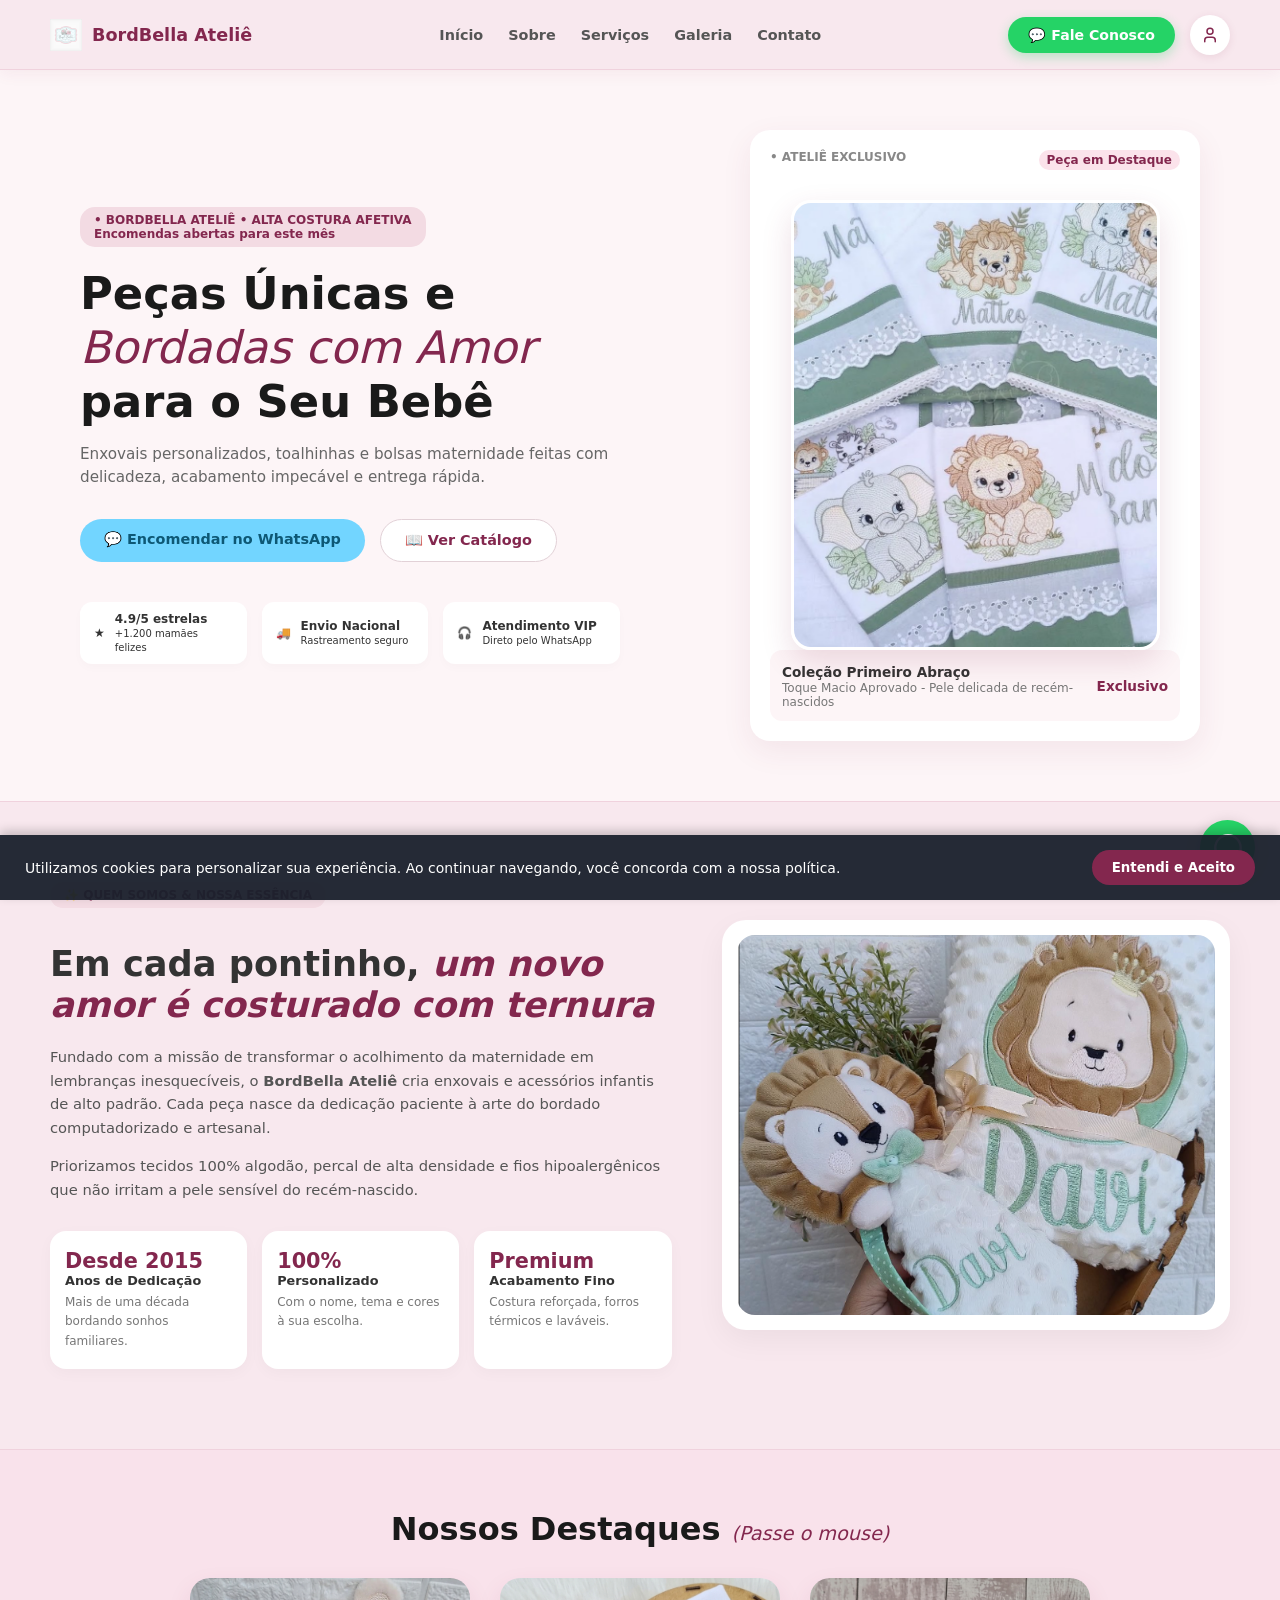
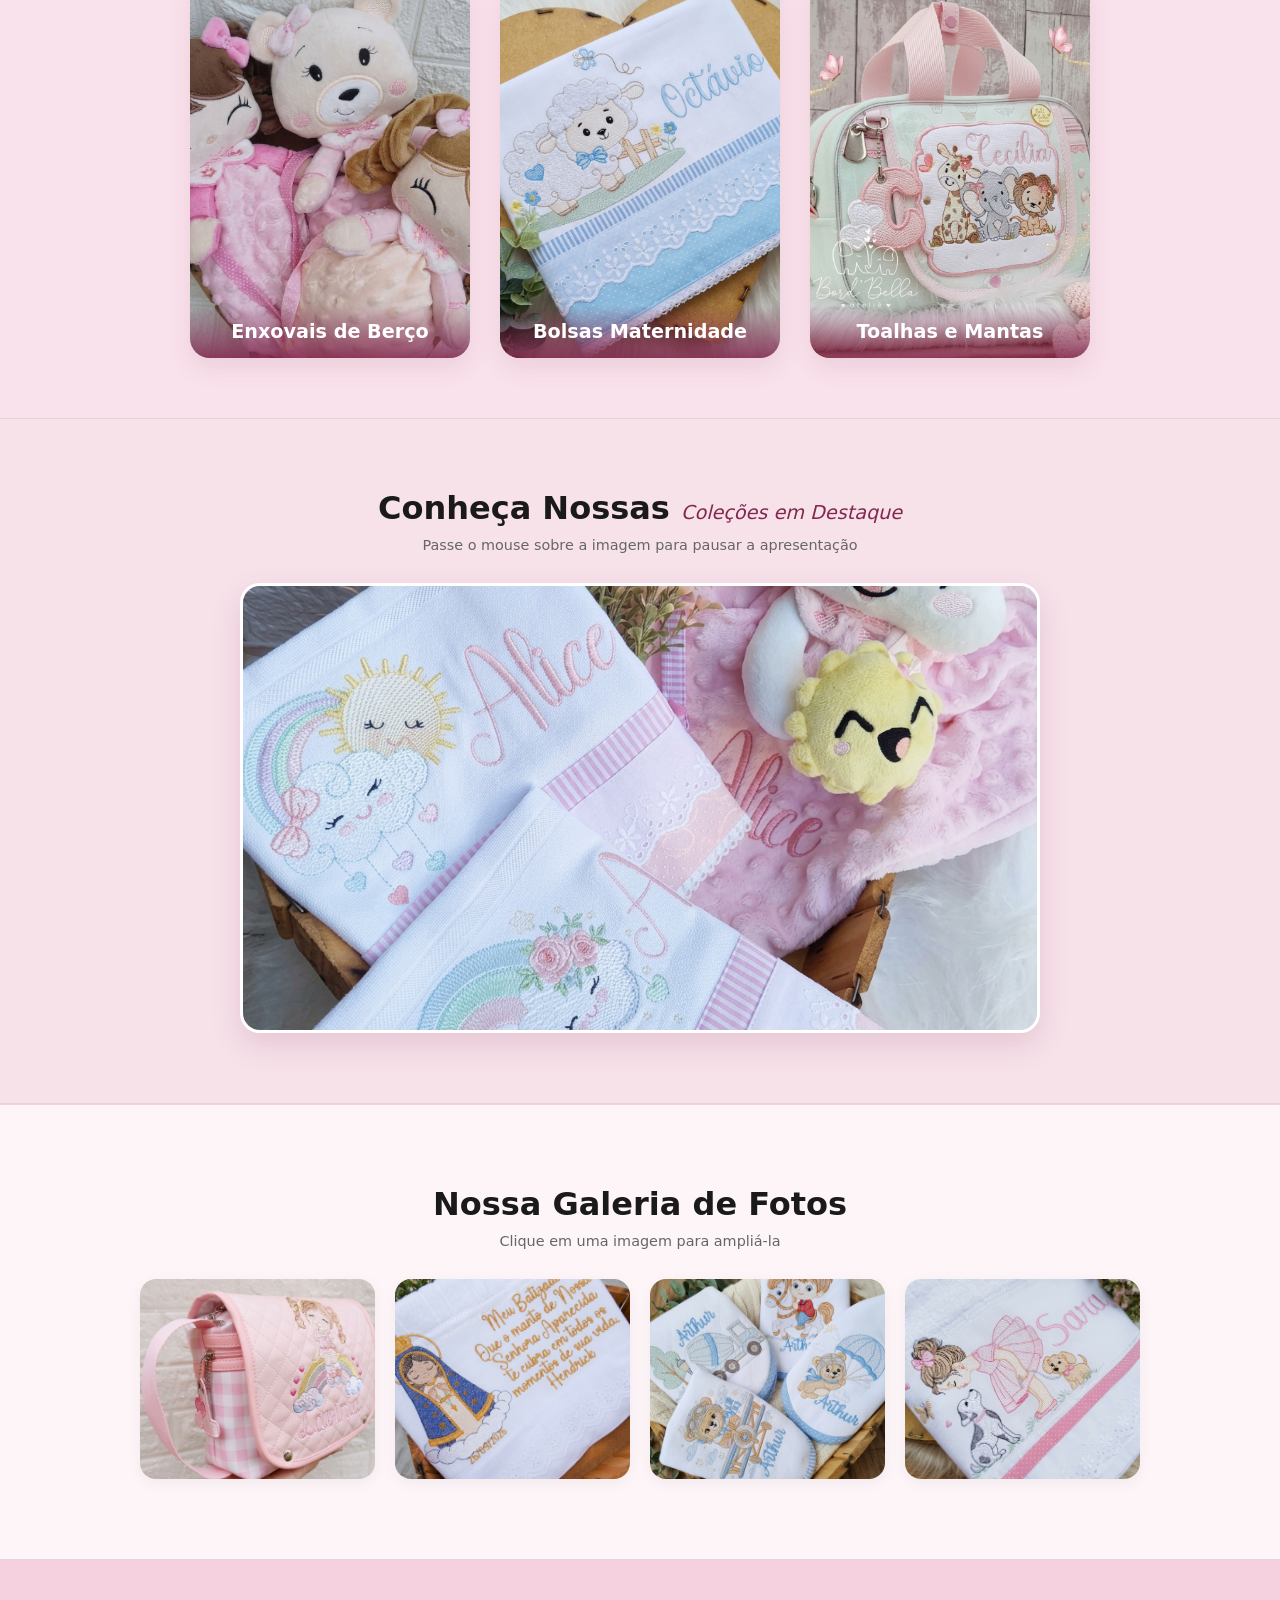
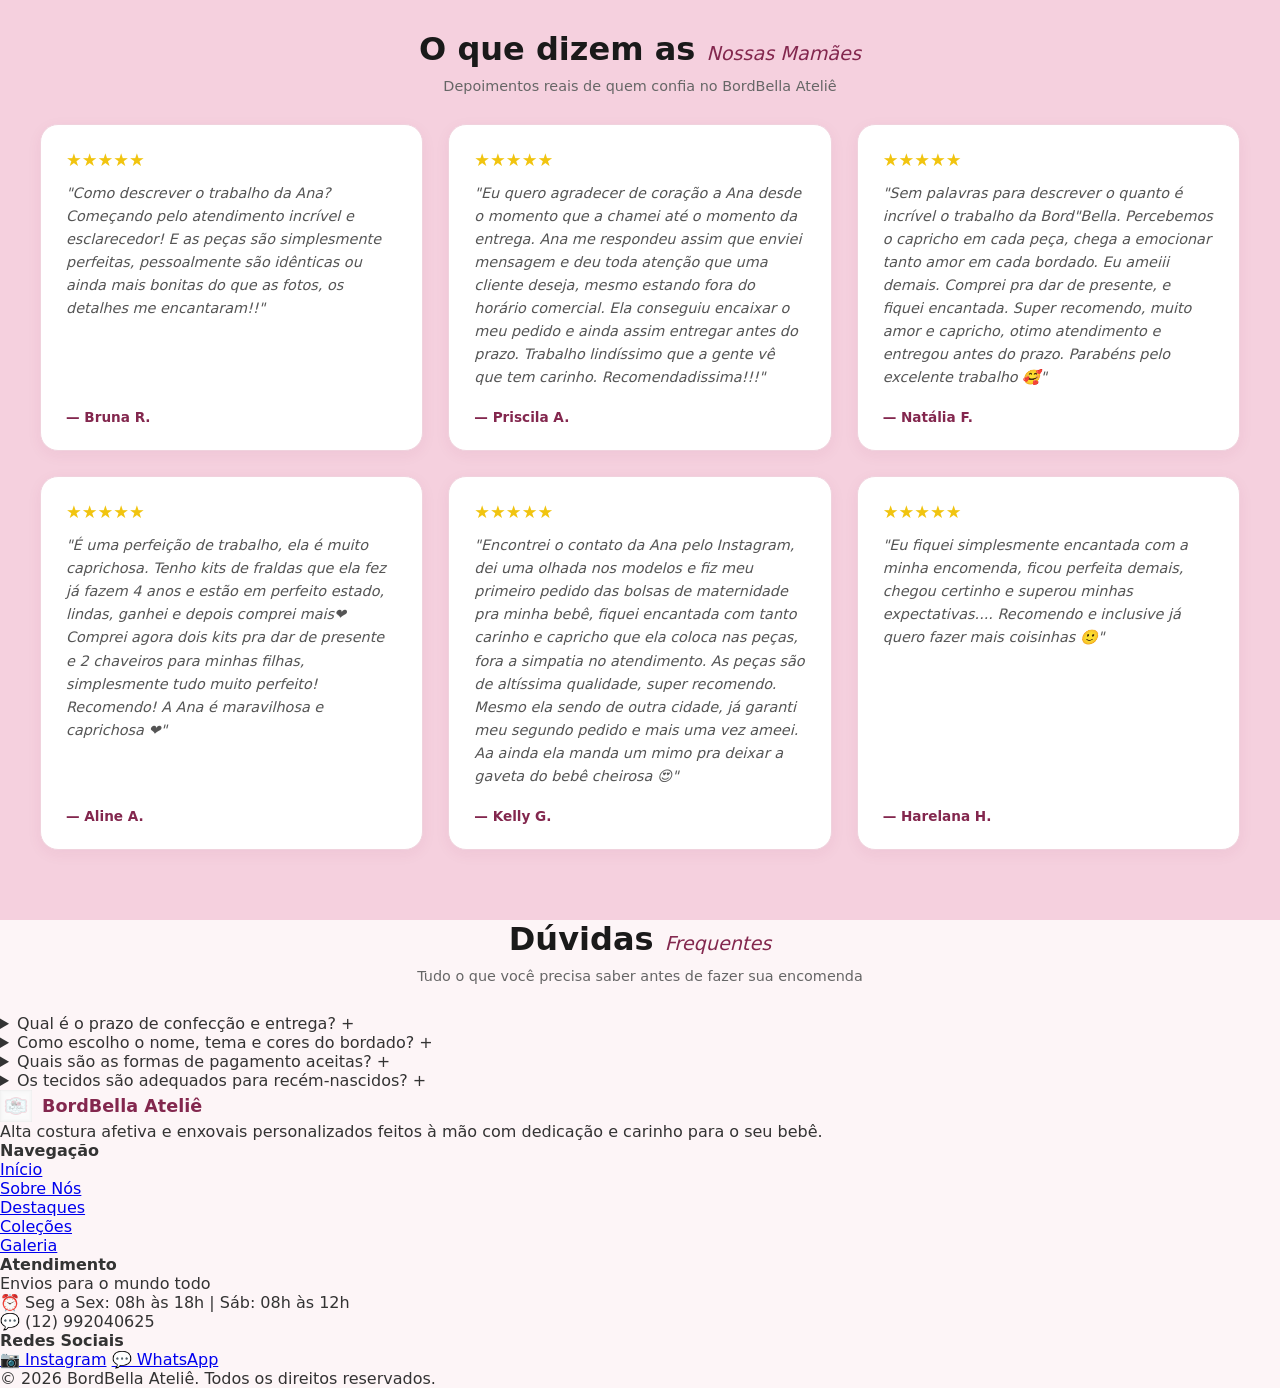
==== commit dd7ea75e: "Update index.html" ====
--- a/index.html
+++ b/index.html
@@ -7,6 +7,19 @@
     <title>BordBella Ateliê</title>
     <link rel="stylesheet" href="style.css">
     <link rel="icon" type="image/png" href="logo.png">
+
+    <meta name="description"
+        content="Enxovais de bebê personalizados, bolsas maternidade e toalhas bordadas em Campinas. Alta costura afetiva com tecidos 100% algodão e fios hipoalergênicos.">
+    <meta name="keywords"
+        content="enxoval personalizado, bolsa maternidade, bordado infantil, atelie de bordados, Campinas, presente recém-nascido">
+    <meta name="author" content="BordBella Ateliê">
+
+
+    <meta property="og:title" content="BordBella Ateliê | Enxovais & Bordados Afetivos">
+    <meta property="og:description"
+        content="Peças exclusivas e bordadas com amor para o seu bebê. Encomende direto pelo WhatsApp.">
+    <meta property="og:image" content="https://bordbella-atelie.onrender.com/logo.png">
+    <meta property="og:type" content="website">
 </head>
 
 <body>
@@ -44,6 +57,9 @@
         <div class="hero-text">
             <div class="badge-tag">
                 <span class="dot">•</span> BORDBELLA ATELIÊ • ALTA COSTURA AFETIVA
+                <div class="status-disponibilidade">
+                    <span class="indicator-green"></span> Encomendas abertas para este mês
+                </div>
             </div>
 
             <h1>Peças Únicas e <span>Bordadas com Amor</span> para o Seu Bebê</h1>
@@ -93,7 +109,7 @@
                     <span class="tag-highlight">Peça em Destaque</span>
                 </div>
 
-                <!-- CARROSSEL DENTRO DO CARD DE DESTAQUE NA HERO SECTION -->
+
                 <div class="slider-wrapper">
                     <div class="slider-track">
                         <img class="slide-img" src="Destaque.png" alt="Enxoval em Destaque 1">
@@ -101,7 +117,7 @@
                         <img class="slide-img" src="Destaque3.png" alt="Enxoval em Destaque 3">
                         <img class="slide-img" src="Destaque4.png" alt="Enxoval em Destaque 4">
                     </div>
-                
+
                 </div>
 
                 <div class="card-footer">
@@ -159,7 +175,7 @@
 
             <div class="about-card-wrapper">
                 <div class="about-card">
-                 
+
                     <img src="tecido.png" alt="Ateliê BordBella" class="about-img">
 
 
@@ -220,7 +236,7 @@
             </div>
         </div>
     </section>
-    <!-- SEÇÃO DE CARROSSEL DE COLEÇÕES -->
+
     <section class="slider-section">
         <h2 class="section-title">Conheça Nossas <span>Coleções em Destaque</span></h2>
         <p class="section-sub">Passe o mouse sobre a imagem para pausar a apresentação</p>
@@ -288,7 +304,7 @@
         </div>
     </section>
 
-    <!-- SEÇÃO DE AVALIAÇÕES / DEPOIMENTOS (5 FEEDBACKS) -->
+
     <section class="testimonials-section">
         <h2 class="section-title">O que dizem as <span>Nossas Mamães</span></h2>
         <p class="section-sub">Depoimentos reais de quem confia no BordBella Ateliê</p>
@@ -352,6 +368,106 @@
     </section>
 
 
+    <section class="faq-section" id="faq">
+        <h2 class="section-title">Dúvidas <span>Frequentes</span></h2>
+        <p class="section-sub">Tudo o que você precisa saber antes de fazer sua encomenda</p>
+
+        <div class="faq-container">
+            <details class="faq-item">
+                <summary class="faq-question">
+                    <span>Qual é o prazo de confecção e entrega?</span>
+                    <span class="faq-icon">+</span>
+                </summary>
+                <div class="faq-answer">
+                    <p>O prazo médio de confecção das peças personalizadas é de 7 a 10 dias úteis. O prazo total de
+                        entrega dependerá do CEP da sua região e da modalidade de envio escolhida (SEDEX ou Pacote
+                        Padrão).</p>
+                </div>
+            </details>
+
+            <details class="faq-item">
+                <summary class="faq-question">
+                    <span>Como escolho o nome, tema e cores do bordado?</span>
+                    <span class="faq-icon">+</span>
+                </summary>
+                <div class="faq-answer">
+                    <p>Após definir seu pedido, alinhamos todos os detalhes diretamente pelo WhatsApp. Enviamos uma
+                        prévia digital da matriz do bordado com a fonte e a cor escolhida para a sua aprovação antes de
+                        iniciar a confecção.</p>
+                </div>
+            </details>
+
+            <details class="faq-item">
+                <summary class="faq-question">
+                    <span>Quais são as formas de pagamento aceitas?</span>
+                    <span class="faq-icon">+</span>
+                </summary>
+                <div class="faq-answer">
+                    <p>Aceitamos PIX (com desconto especial), cartão de crédito em até 6x e boleto bancário. Para
+                        encomendar, solicitamos um sinal de 50% e o restante no momento do envio.</p>
+                </div>
+            </details>
+
+            <details class="faq-item">
+                <summary class="faq-question">
+                    <span>Os tecidos são adequados para recém-nascidos?</span>
+                    <span class="faq-icon">+</span>
+                </summary>
+                <div class="faq-answer">
+                    <p>Sim! Trabalhamos exclusivamente com tecidos 100% algodão e percal de alta densidade. O verso de
+                        todos os nossos bordados possui proteção macia para evitar qualquer atrito com a pele sensível
+                        do bebê.</p>
+                </div>
+            </details>
+        </div>
+    </section>
+
+
+    <footer class="footer-site">
+        <div class="footer-container">
+            <div class="footer-col brand-col">
+                <div class="logo-container">
+                    <img src="logo.png" alt="Logo BordBella" class="logo">
+                    <span class="brand-name">BordBella Ateliê</span>
+                </div>
+                <p>Alta costura afetiva e enxovais personalizados feitos à mão com dedicação e carinho para o seu bebê.
+                </p>
+            </div>
+
+            <div class="footer-col">
+                <h4>Navegação</h4>
+                <ul>
+                    <li><a href="#inicio">Início</a></li>
+                    <li><a href="#sobre">Sobre Nós</a></li>
+                    <li><a href="#servicos">Destaques</a></li>
+                    <li><a href="#colecoes">Coleções</a></li>
+                    <li><a href="#galeria">Galeria</a></li>
+                </ul>
+            </div>
+
+            <div class="footer-col">
+                <h4>Atendimento</h4>
+                <p>Envios para o mundo todo</p>
+                <p>⏰ Seg a Sex: 08h às 18h | Sáb: 08h às 12h</p>
+                <p>💬 (12) 992040625</p>
+            </div>
+
+            <div class="footer-col">
+                <h4>Redes Sociais</h4>
+                <div class="social-links">
+                    <a href="https://www.instagram.com/bordbellaatelie/" target="_blank" rel="noopener noreferrer">📷
+                        Instagram</a>
+                    <a href="https://wa.me/5512992040625" target="_blank" rel="noopener noreferrer">💬 WhatsApp</a>
+                </div>
+            </div>
+        </div>
+
+        <div class="footer-bottom">
+            <p>&copy; 2026 BordBella Ateliê. Todos os direitos reservados.</p>
+        </div>
+    </footer>
+
+
     <div id="banner-cookies" class="banner-cookies">
         <p>
             Utilizamos cookies para personalizar sua experiência. Ao continuar navegando, você concorda com a nossa
--- a/style.css
+++ b/style.css
@@ -1,4 +1,3 @@
-/* --- RESET E ESTILOS GERAIS --- */
 * {
     margin: 0;
     padding: 0;
@@ -11,7 +10,7 @@
     color: #333333;
 }
 
-/* --- BARRA FIXA (NAVBAR) --- */
+
 .navbar {
     position: fixed;
     top: 0;
@@ -28,16 +27,6 @@
     z-index: 1000;
 }
 
-/* Remove qualquer contorno ou borda padrão dos links */
-.navbar a, 
-.navbar a:focus, 
-.navbar a:active,
-.navbar a:visited {
-    outline: none !important;
-    border: none !important;
-    text-decoration: none !important;
-}
-
 .logo-container {
     display: flex;
     align-items: center;
@@ -61,14 +50,15 @@
 }
 
 .nav-links a {
-    color: #555 !important;
+    text-decoration: none;
+    color: #555;
     font-weight: 600;
     font-size: 0.9rem;
     transition: color 0.3s;
 }
 
 .nav-links a:hover {
-    color: #83274e !important;
+    color: #83274e;
 }
 
 .nav-actions {
@@ -77,15 +67,17 @@
     gap: 12px;
 }
 
-/* Botão Fale Conosco (Verde WhatsApp) */
+/* --- CORREÇÃO DEFINITIVA DO BOTÃO FALE CONOSCO --- */
 a.btn-fale-conosco,
 a.btn-fale-conosco:visited,
 a.btn-fale-conosco:active,
 a.btn-fale-conosco:focus {
     background-color: #25D366 !important;
+    /* Verde WhatsApp */
     color: #ffffff !important;
-    padding: 9px 20px !important;
+    padding: 10px 20px !important;
     border-radius: 25px !important;
+    text-decoration: none !important;
     font-weight: 700 !important;
     font-size: 0.88rem !important;
     border: none !important;
@@ -102,19 +94,29 @@
     background-color: #20ba5a !important;
     transform: translateY(-2px) !important;
     box-shadow: 0 6px 16px rgba(37, 211, 102, 0.4) !important;
-}
-
-/* Ícone de Perfil / Conta */
+    color: #ffffff !important;
+}
+
+/* Ajuste na navegação para alinhar os elementos ao centro */
+.nav-actions {
+    display: flex;
+    align-items: center;
+    gap: 15px;
+}
+
+/* --- ÍCONE DE PERFIL MODERNO --- */
 .btn-perfil {
-    width: 38px;
-    height: 38px;
+    width: 40px;
+    height: 40px;
     border-radius: 50%;
     background-color: #ffffff !important;
     color: #83274e !important;
-    border: 1px solid #f0d2dd !important;
+    /* Rosa/Vinho do Ateliê */
+    border: 1.5 solid #f0d2dd !important;
     display: inline-flex !important;
     align-items: center !important;
     justify-content: center !important;
+    text-decoration: none !important;
     box-shadow: 0 2px 8px rgba(131, 39, 78, 0.1) !important;
     transition: all 0.3s ease !important;
 }
@@ -122,16 +124,12 @@
 .btn-perfil:hover {
     background-color: #83274e !important;
     color: #ffffff !important;
+    /* Inverte a cor no hover */
     transform: translateY(-2px) !important;
     box-shadow: 0 4px 12px rgba(131, 39, 78, 0.2) !important;
 }
 
-/* --- TITULOS PADRÃO DAS SEÇÕES --- */
-.section-title { text-align: center; font-size: 2rem; color: #1a1a1a; margin-bottom: 8px; }
-.section-title span { color: #83274e; font-style: italic; font-size: 1.2rem; font-weight: 400; }
-.section-sub { text-align: center; color: #666; margin-bottom: 25px; font-size: 0.9rem; }
-
-/* --- 1. HERO SECTION --- */
+
 .hero-container {
     margin-top: 70px;
     display: flex;
@@ -142,10 +140,11 @@
     margin-left: auto;
     margin-right: auto;
     gap: 40px;
-    background-color: #fdf5f7;
-}
-
-.hero-text { flex: 1; }
+}
+
+.hero-text {
+    flex: 1;
+}
 
 .badge-tag {
     display: inline-block;
@@ -218,10 +217,14 @@
     align-items: center;
     gap: 10px;
     font-size: 0.75rem;
-    box-shadow: 0 4px 10px rgba(0,0,0,0.02);
-}
-
-.hero-card-wrapper { flex: 1; display: flex; justify-content: flex-end; }
+    box-shadow: 0 4px 10px rgba(0, 0, 0, 0.02);
+}
+
+.hero-card-wrapper {
+    flex: 1;
+    display: flex;
+    justify-content: flex-end;
+}
 
 .hero-card {
     background: #ffffff;
@@ -240,11 +243,70 @@
     font-weight: 700;
 }
 
-.tag-sub { color: #888; }
-.tag-highlight { background: #fbe3eb; color: #83274e; padding: 3px 8px; border-radius: 10px; }
-
-.image-wrapper { position: relative; border-radius: 15px; overflow: hidden; margin-bottom: 15px; }
-.product-img { width: 100%; height: 260px; object-fit: cover; display: block; }
+.tag-sub {
+    color: #888;
+}
+
+.tag-highlight {
+    background: #fbe3eb;
+    color: #83274e;
+    padding: 3px 8px;
+    border-radius: 10px;
+}
+
+/* --- SLIDER / CARROSSEL DA HERO SECTION --- */
+.slider-wrapper {
+    position: relative;
+    width: 100%;
+    height: 280px; /* Altura ideal para o card da Hero */
+    border-radius: 15px;
+    overflow: hidden;
+    margin-bottom: 15px;
+}
+
+.slider-track {
+    display: flex;
+    width: 400%;
+    height: 100%;
+    animation: autoSlide 12s cubic-bezier(0.77, 0, 0.175, 1) infinite;
+}
+
+.slider-wrapper:hover .slider-track {
+    animation-play-state: paused;
+}
+
+.slide-img {
+    width: 25%;
+    height: 100%;
+    object-fit: cover;
+    object-position: center;
+    display: block;
+}
+
+@keyframes autoSlide {
+    0%, 20% {
+        transform: translateX(0%);
+    }
+    25%, 45% {
+        transform: translateX(-25%);
+    }
+    50%, 70% {
+        transform: translateX(-50%);
+    }
+    75%, 95% {
+        transform: translateX(-75%);
+    }
+    100% {
+        transform: translateX(0%);
+    }
+}
+
+.product-img {
+    width: 100%;
+    height: 260px;
+    object-fit: cover;
+    display: block;
+}
 
 .floating-badge {
     position: absolute;
@@ -267,39 +329,183 @@
     border-radius: 12px;
 }
 
-.sub-label { font-weight: 700; font-size: 0.85rem; color: #333; }
-.sub-text { font-size: 0.75rem; color: #777; }
-.badge-exclusivo { color: #83274e; font-weight: 700; font-size: 0.85rem; }
-
-/* --- 2. ABOUT SECTION --- */
-.about-section { 
-    padding: 80px 50px; 
-    background-color: #f8e8ee; 
-    border-top: 1px solid #f0d2dd;
-    border-bottom: 1px solid #f0d2dd;
-}
-.about-container { max-width: 1250px; margin: 0 auto; display: flex; gap: 50px; align-items: center; }
-.about-text { flex: 1.1; }
-.about-text h2 { font-size: 2.2rem; margin: 15px 0 20px 0; }
-.about-text h2 span { color: #83274e; font-style: italic; }
-.about-text p { color: #555; font-size: 0.92rem; line-height: 1.6; margin-bottom: 15px; }
-
-.about-stats { display: flex; gap: 15px; margin-top: 30px; }
-.stat-card { background: #ffffff; padding: 18px 15px; border-radius: 16px; flex: 1; box-shadow: 0 4px 15px rgba(0,0,0,0.03); }
-.stat-card h3 { color: #83274e; font-size: 1.3rem; }
-.stat-card strong { display: block; font-size: 0.8rem; margin-bottom: 5px; }
-.stat-card p { font-size: 0.75rem; color: #777; margin: 0; }
-
-.about-card-wrapper { flex: 0.9; display: flex; justify-content: flex-end; }
-.about-card { position: relative; background: #ffffff; padding: 15px; border-radius: 24px; box-shadow: 0 10px 30px rgba(0,0,0,0.05); width: 100%; max-width: 520px; }
-.badge-top-right { position: absolute; top: 25px; right: 25px; background: rgba(255, 255, 255, 0.95); padding: 6px 14px; border-radius: 20px; font-size: 0.75rem; font-weight: 600; color: #555; }
-.about-img { width: 100%; height: 380px; object-fit: cover; border-radius: 18px; display: block; }
-.about-floating-card { position: absolute; bottom: 30px; left: 30px; right: 30px; background: #ffffff; padding: 14px 18px; border-radius: 16px; display: flex; align-items: center; gap: 12px; box-shadow: 0 8px 20px rgba(0,0,0,0.08); }
-.icon-pen { background-color: #fde8ef; width: 36px; height: 36px; border-radius: 50%; display: flex; align-items: center; justify-content: center; }
-
-/* --- 3. CARDS FLIP 3D --- */
-.services-section { padding: 70px 20px; background-color: #f9e2eb; }
-.cards-3d-grid { display: flex; justify-content: center; gap: 30px; flex-wrap: wrap; margin-top: 30px; }
+.sub-label {
+    font-weight: 700;
+    font-size: 0.85rem;
+    color: #333;
+}
+
+.sub-text {
+    font-size: 0.75rem;
+    color: #777;
+}
+
+.badge-exclusivo {
+    color: #83274e;
+    font-weight: 700;
+    font-size: 0.85rem;
+}
+
+
+.about-section {
+    padding: 80px 50px;
+}
+
+.about-container {
+    max-width: 1250px;
+    margin: 0 auto;
+    display: flex;
+    gap: 50px;
+    align-items: center;
+}
+
+.about-text {
+    flex: 1.1;
+}
+
+.about-text h2 {
+    font-size: 2.2rem;
+    margin: 15px 0 20px 0;
+}
+
+.about-text h2 span {
+    color: #83274e;
+    font-style: italic;
+}
+
+.about-text p {
+    color: #555;
+    font-size: 0.92rem;
+    line-height: 1.6;
+    margin-bottom: 15px;
+}
+
+.about-stats {
+    display: flex;
+    gap: 15px;
+    margin-top: 30px;
+}
+
+.stat-card {
+    background: #ffffff;
+    padding: 18px 15px;
+    border-radius: 16px;
+    flex: 1;
+    box-shadow: 0 4px 15px rgba(0, 0, 0, 0.03);
+}
+
+.stat-card h3 {
+    color: #83274e;
+    font-size: 1.3rem;
+}
+
+.stat-card strong {
+    display: block;
+    font-size: 0.8rem;
+    margin-bottom: 5px;
+}
+
+.stat-card p {
+    font-size: 0.75rem;
+    color: #777;
+    margin: 0;
+}
+
+.about-card-wrapper {
+    flex: 0.9;
+    display: flex;
+    justify-content: flex-end;
+}
+
+.about-card {
+    position: relative;
+    background: #ffffff;
+    padding: 15px;
+    border-radius: 24px;
+    box-shadow: 0 10px 30px rgba(0, 0, 0, 0.05);
+    width: 100%;
+    max-width: 520px;
+}
+
+.badge-top-right {
+    position: absolute;
+    top: 25px;
+    right: 25px;
+    background: rgba(255, 255, 255, 0.95);
+    padding: 6px 14px;
+    border-radius: 20px;
+    font-size: 0.75rem;
+    font-weight: 600;
+    color: #555;
+}
+
+.about-img {
+    width: 100%;
+    height: 380px;
+    object-fit: cover;
+    border-radius: 18px;
+    display: block;
+}
+
+.about-floating-card {
+    position: absolute;
+    bottom: 30px;
+    left: 30px;
+    right: 30px;
+    background: #ffffff;
+    padding: 14px 18px;
+    border-radius: 16px;
+    display: flex;
+    align-items: center;
+    gap: 12px;
+    box-shadow: 0 8px 20px rgba(0, 0, 0, 0.08);
+}
+
+.icon-pen {
+    background-color: #fde8ef;
+    width: 36px;
+    height: 36px;
+    border-radius: 50%;
+    display: flex;
+    align-items: center;
+    justify-content: center;
+}
+
+
+.section-title {
+    text-align: center;
+    font-size: 2rem;
+    color: #1a1a1a;
+    margin-bottom: 10px;
+}
+
+.section-title span {
+    color: #83274e;
+    font-style: italic;
+    font-size: 1.2rem;
+    font-weight: 400;
+}
+
+.section-sub {
+    text-align: center;
+    color: #666;
+    margin-bottom: 30px;
+    font-size: 0.9rem;
+}
+
+
+.services-section {
+    padding: 60px 20px;
+    background-color: #f9e2eb;
+}
+
+.cards-3d-grid {
+    display: flex;
+    justify-content: center;
+    gap: 30px;
+    flex-wrap: wrap;
+    margin-top: 30px;
+}
 
 .card-container {
     width: 280px;
@@ -323,7 +529,8 @@
     transform: rotateY(180deg);
 }
 
-.card-front, .card-back {
+.card-front,
+.card-back {
     position: absolute;
     width: 100%;
     height: 100%;
@@ -333,8 +540,15 @@
     backface-visibility: hidden;
 }
 
-.card-front { background-color: #ffffff; }
-.card-front img { width: 100%; height: 100%; object-fit: cover; }
+.card-front {
+    background-color: #ffffff;
+}
+
+.card-front img {
+    width: 100%;
+    height: 100%;
+    object-fit: cover;
+}
 
 .card-front-title {
     position: absolute;
@@ -359,8 +573,18 @@
     transform: rotateY(180deg);
 }
 
-.card-back h3 { font-size: 1.4rem; color: #83274e; margin-bottom: 10px; }
-.card-back p { font-size: 0.85rem; line-height: 1.5; color: #555; margin-bottom: 20px; }
+.card-back h3 {
+    font-size: 1.4rem;
+    color: #83274e;
+    margin-bottom: 10px;
+}
+
+.card-back p {
+    font-size: 0.85rem;
+    line-height: 1.5;
+    color: #555;
+    margin-bottom: 20px;
+}
 
 .card-back .btn {
     display: inline-block;
@@ -374,67 +598,13 @@
     transition: background-color 0.3s;
 }
 
-.card-back .btn:hover { background-color: #611938; }
-
-/* --- 4. SEÇÃO DO CARROSSEL EM DESTAQUE --- */
-.slider-section {
-    padding: 70px 20px;
-    background-color: #f7e2ea;
-    border-top: 1px solid #ebd0db;
-    border-bottom: 1px solid #ebd0db;
-    text-align: center;
-}
-
-.slider-wrapper {
-    position: relative;
-    width: 90%;
-    max-width: 800px;
-    height: 450px;
-    margin: 30px auto 0 auto;
-    overflow: hidden;
-    border-radius: 20px;
-    box-shadow: 0 12px 30px rgba(131, 39, 78, 0.15);
-    border: 3px solid #ffffff;
-}
-
-@media (max-width: 768px) {
-    .slider-wrapper {
-        height: 250px;
-        width: 95%;
-    }
-}
-
-.slider-track {
-    display: flex;
-    width: 400%;
-    height: 100%;
-    animation: autoSlide 12s cubic-bezier(0.77, 0, 0.175, 1) infinite;
-}
-
-.slider-wrapper:hover .slider-track {
-    animation-play-state: paused;
-}
-
-.slide-img {
-    width: 25%;
-    height: 100%;
-    object-fit: cover;
-    object-position: center;
-    display: block;
-}
-
-@keyframes autoSlide {
-    0%, 20% { transform: translateX(0%); }
-    25%, 45% { transform: translateX(-25%); }
-    50%, 70% { transform: translateX(-50%); }
-    75%, 95% { transform: translateX(-75%); }
-    100% { transform: translateX(0%); }
-}
-
-/* --- 5. GALERIA LIGHTBOX --- */
-.gallery-section { 
-    padding: 80px 20px; 
-    background-color: #fdf5f7; 
+.card-back .btn:hover {
+    background-color: #611938;
+}
+
+
+.gallery-section {
+    padding: 80px 20px;
 }
 
 .gallery {
@@ -523,7 +693,9 @@
     line-height: 1;
 }
 
-.close-btn:hover { color: #72d5ff; }
+.close-btn:hover {
+    color: #72d5ff;
+}
 
 .lightbox-overlay {
     position: absolute;
@@ -534,62 +706,7 @@
     z-index: -1;
 }
 
-/* --- 6. SEÇÃO DE DEPOIMENTOS --- */
-.testimonials-section {
-    padding: 70px 20px;
-    background-color: #f5d0de;
-    border-top: 1px solid #ebd2dc;
-    text-align: center;
-}
-
-.testimonials-grid {
-    display: grid;
-    grid-template-columns: repeat(auto-fit, minmax(280px, 1fr));
-    gap: 25px;
-    max-width: 1200px;
-    margin: 30px auto 0 auto;
-}
-
-.testimonial-card {
-    background: #ffffff;
-    padding: 25px;
-    border-radius: 18px;
-    box-shadow: 0 4px 15px rgba(131, 39, 78, 0.06);
-    border: 1px solid #f0d2dd;
-    text-align: left;
-    display: flex;
-    flex-direction: column;
-    justify-content: space-between;
-    transition: transform 0.3s ease, box-shadow 0.3s ease;
-}
-
-.testimonial-card:hover {
-    transform: translateY(-5px);
-    box-shadow: 0 8px 20px rgba(131, 39, 78, 0.12);
-}
-
-.stars {
-    color: #f1c40f;
-    font-size: 1.1rem;
-    margin-bottom: 12px;
-}
-
-.testimonial-card p {
-    font-size: 0.9rem;
-    color: #555;
-    font-style: italic;
-    margin-bottom: 20px;
-    line-height: 1.6;
-    flex-grow: 1;
-}
-
-.testimonial-card strong {
-    font-size: 0.85rem;
-    color: #83274e;
-    font-weight: 700;
-}
-
-/* --- BANNER DE COOKIES --- */
+
 .banner-cookies {
     position: fixed;
     bottom: 0;
@@ -626,3 +743,182 @@
 .oculto {
     display: none !important;
 }
+
+.whatsapp-float {
+    position: fixed;
+    bottom: 25px;
+    right: 25px;
+    background-color: #25D366;
+    color: #ffffff !important;
+    width: 55px;
+    height: 55px;
+    border-radius: 50%;
+    display: flex;
+    align-items: center;
+    justify-content: center;
+    box-shadow: 0 4px 15px rgba(0, 0, 0, 0.2);
+    z-index: 999;
+    transition: transform 0.3s ease, box-shadow 0.3s ease;
+}
+
+.whatsapp-float:hover {
+    transform: scale(1.1);
+    box-shadow: 0 6px 20px rgba(37, 211, 102, 0.4);
+}
+
+/* --- SEÇÃO DE AVALIAÇÕES / DEPOIMENTOS --- */
+.testimonials-section {
+    padding: 70px 20px;
+    background-color: #fdf5f7;
+    text-align: center;
+}
+
+.testimonials-grid {
+    display: grid;
+    grid-template-columns: repeat(auto-fit, minmax(300px, 1fr)); /* Organiza em grade fluida */
+    gap: 25px;
+    max-width: 1200px;
+    margin: 30px auto 0 auto;
+}
+
+.testimonial-card {
+    background: #ffffff;
+    padding: 25px;
+    border-radius: 18px;
+    box-shadow: 0 4px 15px rgba(131, 39, 78, 0.06);
+    border: 1px solid #f0d2dd;
+    text-align: left;
+    display: flex;
+    flex-direction: column;
+    justify-content: space-between;
+    transition: transform 0.3s ease, box-shadow 0.3s ease;
+}
+
+.testimonial-card:hover {
+    transform: translateY(-5px);
+    box-shadow: 0 8px 20px rgba(131, 39, 78, 0.12);
+}
+
+.stars {
+    color: #f1c40f;
+    font-size: 1.1rem;
+    margin-bottom: 12px;
+}
+
+.testimonial-card p {
+    font-size: 0.9rem;
+    color: #555;
+    font-style: italic;
+    margin-bottom: 20px;
+    line-height: 1.6;
+    flex-grow: 1;
+}
+
+.testimonial-card strong {
+    font-size: 0.85rem;
+    color: #83274e;
+    font-weight: 700;
+}
+
+/* --- HIERARQUIA DE TONS DE ROSA POR SEÇÃO --- */
+
+/* 1. Hero Section */
+.hero-container {
+    background-color: #fdf5f7;
+}
+
+/* 2. Quem Somos */
+.about-section {
+    background-color: #f8e8ee;
+    border-top: 1px solid #f0d2dd;
+    border-bottom: 1px solid #f0d2dd;
+}
+
+/* 3. Destaques / Serviços (Flip 3D) */
+.services-section {
+    background-color: #f9e2eb;
+}
+
+/* 4. Galeria de Fotos */
+.gallery-section {
+    background-color: #fdf5f7;
+    border-top: 1px solid #f0d2dd;
+}
+
+/* 5. Depoimentos das Mamães */
+.testimonials-section {
+    background-color: #f5d0de;
+    border-top: 1px solid #ebd2dc;
+}
+
+
+/* --- SEÇÃO DO CARROSSEL EM DESTAQUE --- */
+.slider-section {
+    padding: 70px 20px;
+    background-color: #f7e2ea; /* Tom de rosa médio para integrar com o ateliê */
+    border-top: 1px solid #ebd0db;
+    border-bottom: 1px solid #ebd0db;
+    text-align: center;
+}
+
+/* Moldura em formato paisagem fixo e responsivo */
+.slider-wrapper {
+    position: relative;
+    width: 90%;
+    max-width: 800px;
+    height: 450px; /* Altura fixa conforme o código original */
+    margin: 30px auto 0 auto;
+    overflow: hidden;
+    border-radius: 20px;
+    box-shadow: 0 12px 30px rgba(131, 39, 78, 0.15);
+    border: 3px solid #ffffff;
+}
+
+/* Ajuste para telas menores (celular) para não quebrar a proporção */
+@media (max-width: 768px) {
+    .slider-wrapper {
+        height: 250px;
+        width: 95%;
+    }
+}
+
+/* Trilha dos slides (4 slides = 400% de largura) */
+.slider-track {
+    display: flex;
+    width: 400%;
+    height: 100%;
+    animation: autoSlide 12s cubic-bezier(0.77, 0, 0.175, 1) infinite;
+}
+
+/* Pausa a animação ao passar o cursor */
+.slider-wrapper:hover .slider-track {
+    animation-play-state: paused;
+}
+
+/* Ajuste forçado de cada imagem */
+.slide-img {
+    width: 25%;
+    height: 100%;
+    object-fit: cover;
+    object-position: center;
+    display: block;
+}
+
+/* Animação horizontal para 4 slides */
+@keyframes autoSlide {
+    0%, 20% {
+        transform: translateX(0%);
+    }
+    25%, 45% {
+        transform: translateX(-25%);
+    }
+    50%, 70% {
+        transform: translateX(-50%);
+    }
+    75%, 95% {
+        transform: translateX(-75%);
+    }
+    100% {
+        transform: translateX(0%);
+    }
+}
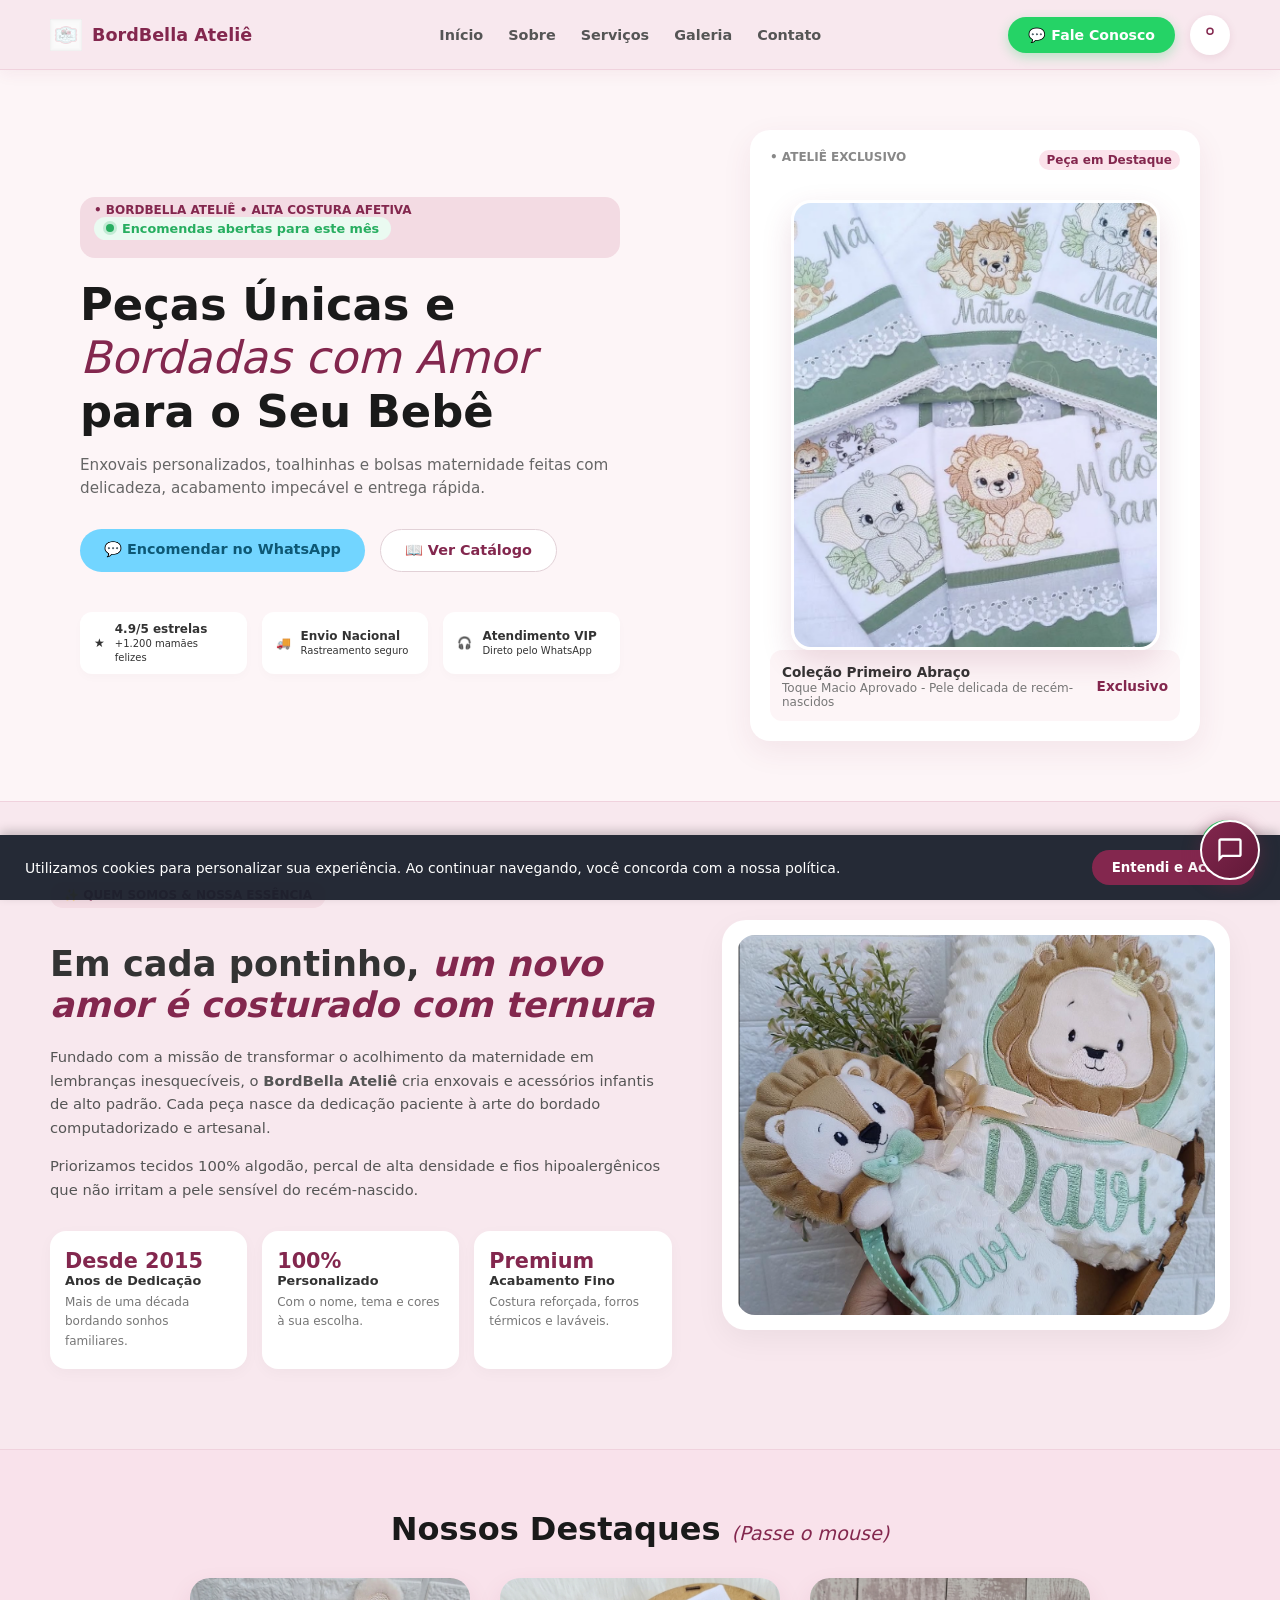
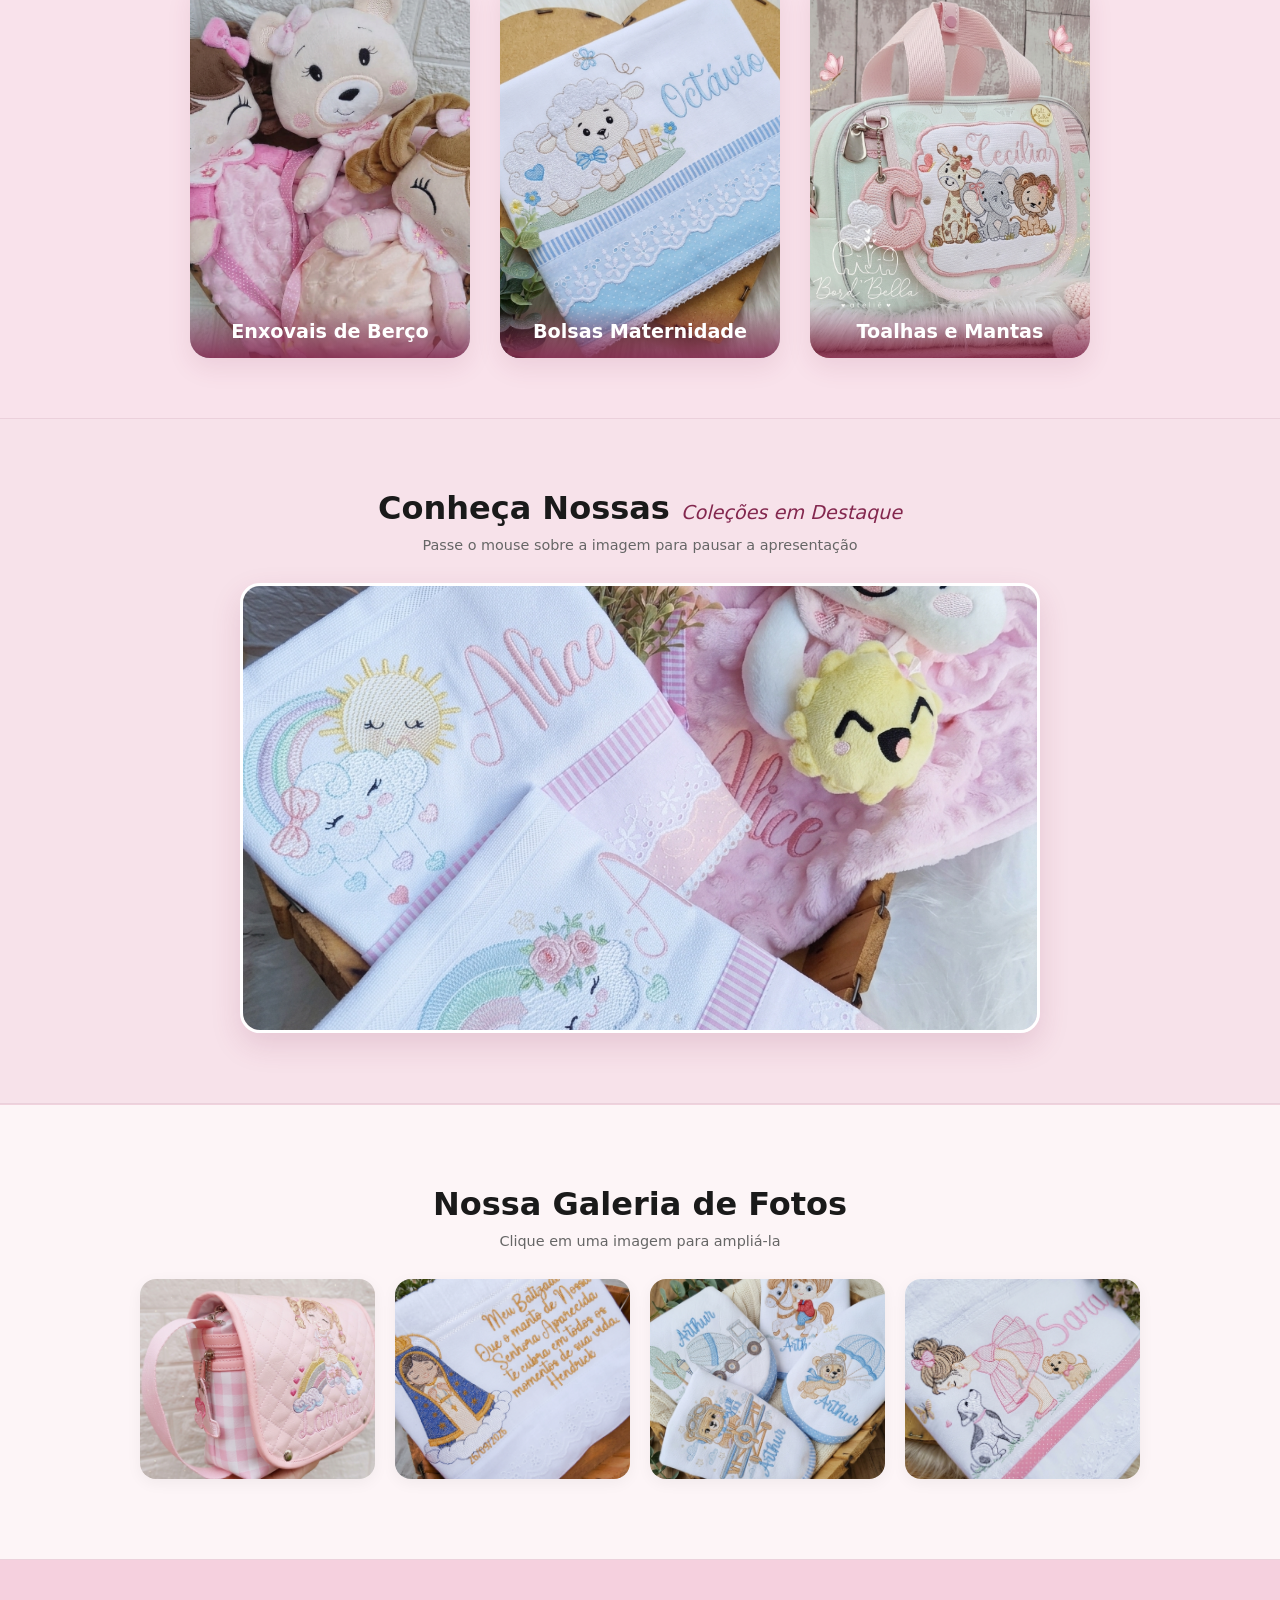
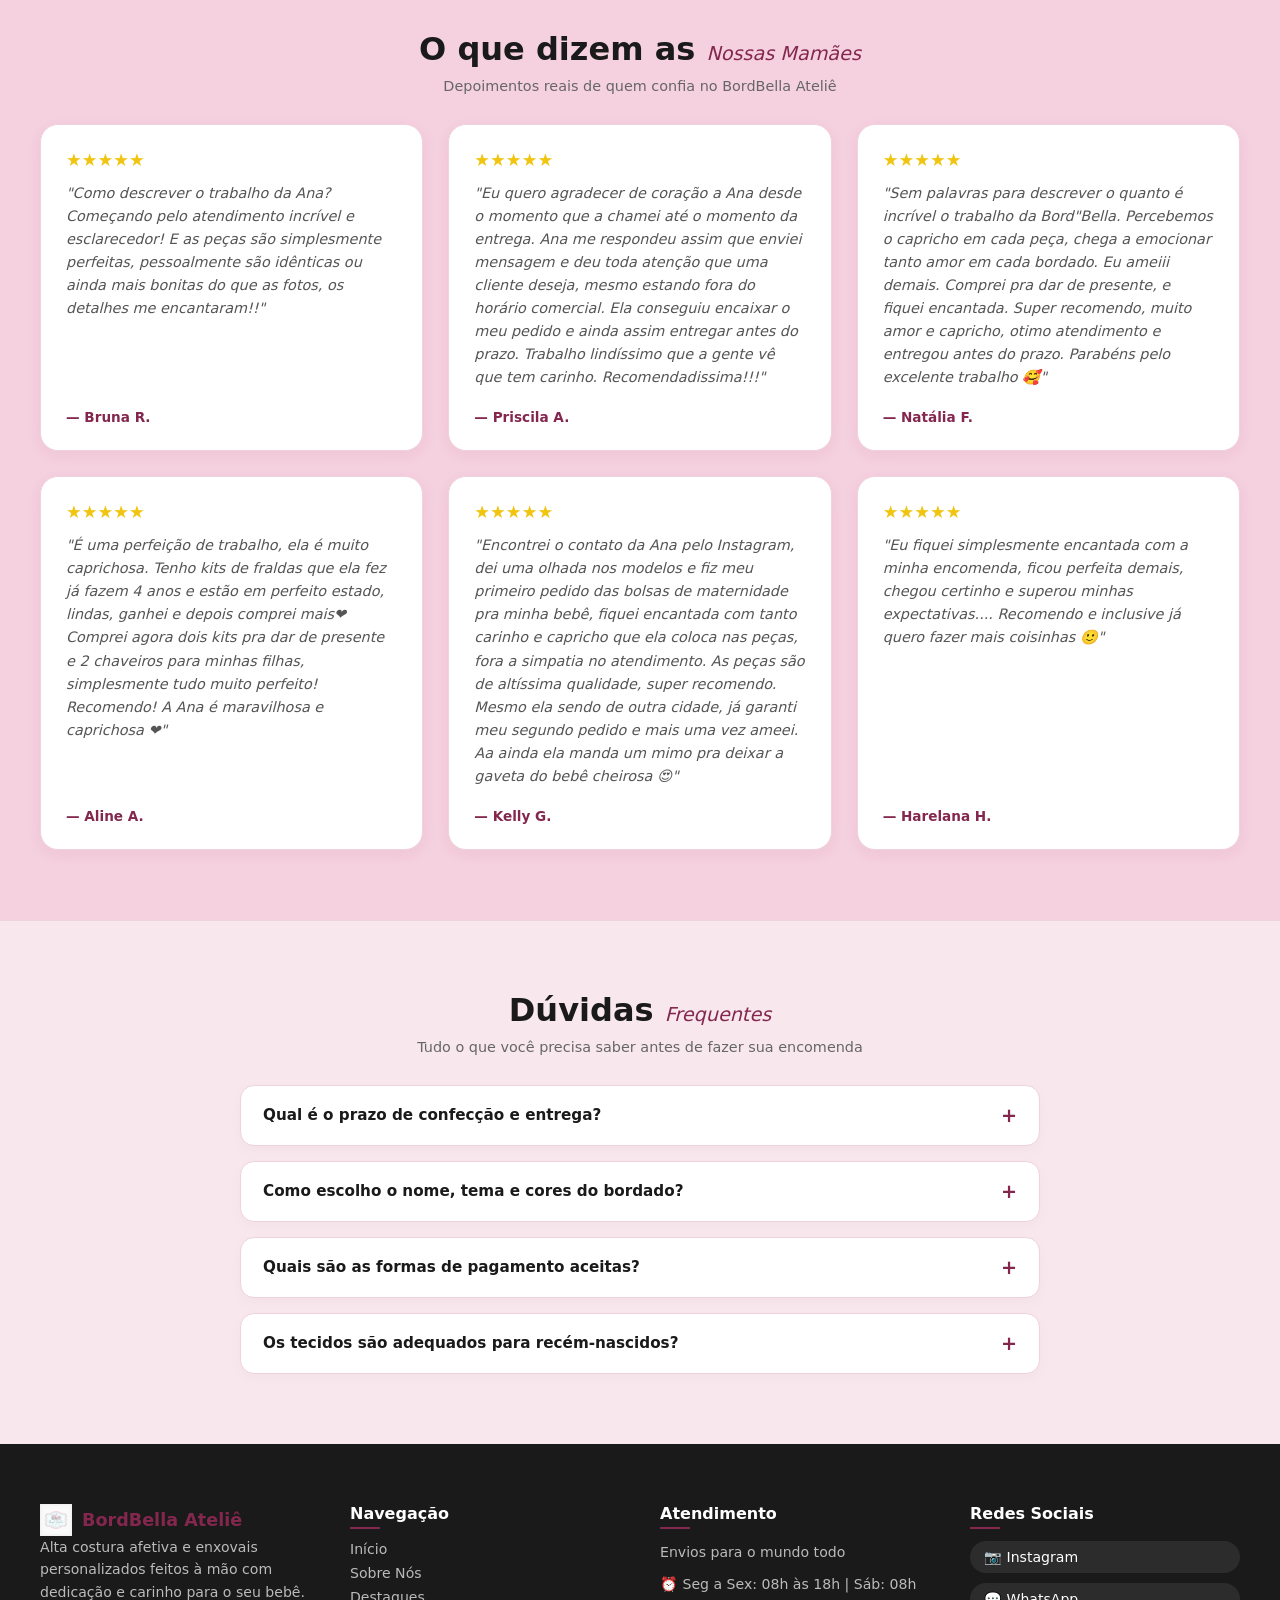
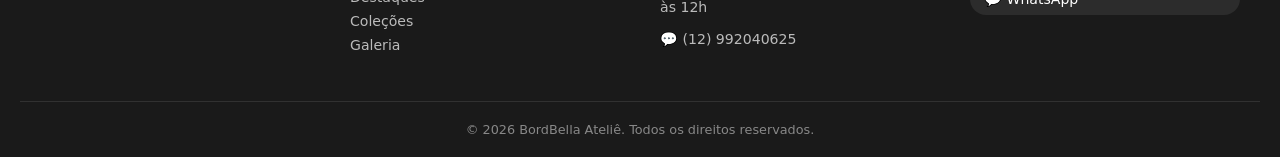
==== commit b175dba2: "Update index.html" ====
--- a/index.html
+++ b/index.html
@@ -45,7 +45,8 @@
             <a href="#perfil" class="btn-perfil" title="Minha Conta">
                 <svg xmlns="http://www.w3.org/2000/svg" width="18" height="18" viewBox="0 0 24 24" fill="none"
                     stroke="currentColor" stroke-width="2" stroke-linecap="round" stroke-linejoin="round">
-                    <path d="M19 21v-2a4 4 0 0 0-4-4H9a4 4 0 0 0-4 4v2"></path>
+                    <path d="M
+                     21v-2a4 4 0 0 0-4-4H9a4 4 0 0 0-4 4v2"></path>
                     <circle cx="12" cy="7" r="4"></circle>
                 </svg>
             </a>
@@ -70,7 +71,7 @@
             </p>
 
             <div class="hero-buttons">
-                <a href="https://wa.me/5519999999999?text=Ol%C3%A1!%20Quero%20fazer%20uma%20encomenda%20personalizada."
+                <a href="https://wa.me/5512992040625?text=Ol%C3%A1!%20Quero%20fazer%20uma%20encomenda%20personalizada."
                     target="_blank" class="btn-primary">💬 Encomendar no WhatsApp</a>
                 <a href="#catalogo" class="btn-secondary">📖 Ver Catálogo</a>
             </div>
@@ -199,7 +200,7 @@
                     <div class="card-back">
                         <h3>Enxovais de Berço</h3>
                         <p>Kits completos em percal 400 fios com bordados personalizados e toque ultra macio.</p>
-                        <a href="https://wa.me/5519999999999?text=Ol%C3%A1!%20Tenho%20interesse%20em%20Enxovais%20de%20Ber%C3%A7o."
+                        <a href="https://wa.me/5512992040625?text=Ol%C3%A1!%20Tenho%20interesse%20em%20Enxovais%20de%20Ber%C3%A7o."
                             target="_blank" class="btn">Encomendar</a>
                     </div>
                 </div>
@@ -214,7 +215,7 @@
                     <div class="card-back">
                         <h3>Bolsas Maternidade</h3>
                         <p>Bolsas térmicas, impermeáveis e com acabamento refinado para o dia a dia.</p>
-                        <a href="https://wa.me/5519999999999?text=Ol%C3%A1!%20Gostaria%20de%20ver%20modelos%20de%20Bolsas%20Maternidade."
+                        <a href="https://wa.me/5512992040625?text=Ol%C3%A1!%20Gostaria%20de%20ver%20modelos%20de%20Bolsas%20Maternidade."
                             target="_blank" class="btn">Ver Modelos</a>
                     </div>
                 </div>
@@ -229,7 +230,7 @@
                     <div class="card-back">
                         <h3>Toalhas e Mantas</h3>
                         <p>Com capuz de fralda, bordados delicados e barrados em renda lese.</p>
-                        <a href="https://wa.me/5519999999999?text=Ol%C3%A1!%20Quero%20saber%20mais%20sobre%20Toalhas%20e%20Mantas."
+                        <a href="https://wa.me/5512992040625?text=Ol%C3%A1!%20Quero%20saber%20mais%20sobre%20Toalhas%20e%20Mantas."
                             target="_blank" class="btn">Saiba Mais</a>
                     </div>
                 </div>
@@ -493,7 +494,7 @@
         });
     </script>
 
-    <a href="https://wa.me/5519999999999?text=Ol%C3%A1!%20Vim%20pelo%20site%20e%20gostaria%20de%20tirar%20uma%20d%C3%BAvida."
+    <a href="https://wa.me/5512992040625?text=Ol%C3%A1!%20Vim%20pelo%20site%20e%20gostaria%20de%20tirar%20uma%20d%C3%BAvida."
         target="_blank" rel="noopener noreferrer" class="whatsapp-float" title="Fale conosco no WhatsApp">
         <svg xmlns="http://www.w3.org/2000/svg" width="28" height="28" fill="currentColor" viewBox="0 0 16 16">
             <path
@@ -501,6 +502,18 @@
         </svg>
     </a>
 
+
+
+    <!-- INVOCAR O CHATBOT A PARTIR DO NOVO ARQUIVO -->
+    <script src="chatbot.js"></script>
+    <script>
+      // Inicializa o chatbot apontando para a base de dados em JSON
+      initChatbot({
+        jsonUrl: 'minha-base-dados.json'
+      });
+    </script>
 </body>
 
+</body>
+
 </html>
--- a/style.css
+++ b/style.css
@@ -1,3 +1,22 @@
+html {
+    scroll-behavior: smooth;
+    scroll-padding-top: 80px;
+}
+
+
+::selection {
+    background-color: #83274e;
+    color: #ffffff;
+}
+
+
+a,
+button,
+input,
+summary {
+    transition: all 0.25s cubic-bezier(0.4, 0, 0.2, 1);
+}
+
 * {
     margin: 0;
     padding: 0;
@@ -67,13 +86,13 @@
     gap: 12px;
 }
 
-/* --- CORREÇÃO DEFINITIVA DO BOTÃO FALE CONOSCO --- */
+
 a.btn-fale-conosco,
 a.btn-fale-conosco:visited,
 a.btn-fale-conosco:active,
 a.btn-fale-conosco:focus {
     background-color: #25D366 !important;
-    /* Verde WhatsApp */
+
     color: #ffffff !important;
     padding: 10px 20px !important;
     border-radius: 25px !important;
@@ -97,21 +116,21 @@
     color: #ffffff !important;
 }
 
-/* Ajuste na navegação para alinhar os elementos ao centro */
+
 .nav-actions {
     display: flex;
     align-items: center;
     gap: 15px;
 }
 
-/* --- ÍCONE DE PERFIL MODERNO --- */
+
 .btn-perfil {
     width: 40px;
     height: 40px;
     border-radius: 50%;
     background-color: #ffffff !important;
     color: #83274e !important;
-    /* Rosa/Vinho do Ateliê */
+
     border: 1.5 solid #f0d2dd !important;
     display: inline-flex !important;
     align-items: center !important;
@@ -124,7 +143,7 @@
 .btn-perfil:hover {
     background-color: #83274e !important;
     color: #ffffff !important;
-    /* Inverte a cor no hover */
+
     transform: translateY(-2px) !important;
     box-shadow: 0 4px 12px rgba(131, 39, 78, 0.2) !important;
 }
@@ -254,11 +273,12 @@
     border-radius: 10px;
 }
 
-/* --- SLIDER / CARROSSEL DA HERO SECTION --- */
+
 .slider-wrapper {
     position: relative;
     width: 100%;
-    height: 280px; /* Altura ideal para o card da Hero */
+    height: 280px;
+
     border-radius: 15px;
     overflow: hidden;
     margin-bottom: 15px;
@@ -284,18 +304,27 @@
 }
 
 @keyframes autoSlide {
-    0%, 20% {
+
+    0%,
+    20% {
         transform: translateX(0%);
     }
-    25%, 45% {
+
+    25%,
+    45% {
         transform: translateX(-25%);
     }
-    50%, 70% {
+
+    50%,
+    70% {
         transform: translateX(-50%);
     }
-    75%, 95% {
+
+    75%,
+    95% {
         transform: translateX(-75%);
     }
+
     100% {
         transform: translateX(0%);
     }
@@ -766,7 +795,7 @@
     box-shadow: 0 6px 20px rgba(37, 211, 102, 0.4);
 }
 
-/* --- SEÇÃO DE AVALIAÇÕES / DEPOIMENTOS --- */
+
 .testimonials-section {
     padding: 70px 20px;
     background-color: #fdf5f7;
@@ -775,7 +804,8 @@
 
 .testimonials-grid {
     display: grid;
-    grid-template-columns: repeat(auto-fit, minmax(300px, 1fr)); /* Organiza em grade fluida */
+    grid-template-columns: repeat(auto-fit, minmax(300px, 1fr));
+
     gap: 25px;
     max-width: 1200px;
     margin: 30px auto 0 auto;
@@ -820,53 +850,53 @@
     font-weight: 700;
 }
 
-/* --- HIERARQUIA DE TONS DE ROSA POR SEÇÃO --- */
-
-/* 1. Hero Section */
+
 .hero-container {
     background-color: #fdf5f7;
 }
 
-/* 2. Quem Somos */
+
 .about-section {
     background-color: #f8e8ee;
     border-top: 1px solid #f0d2dd;
     border-bottom: 1px solid #f0d2dd;
 }
 
-/* 3. Destaques / Serviços (Flip 3D) */
+
 .services-section {
     background-color: #f9e2eb;
 }
 
-/* 4. Galeria de Fotos */
+
 .gallery-section {
     background-color: #fdf5f7;
     border-top: 1px solid #f0d2dd;
 }
 
-/* 5. Depoimentos das Mamães */
+
 .testimonials-section {
     background-color: #f5d0de;
     border-top: 1px solid #ebd2dc;
 }
 
 
-/* --- SEÇÃO DO CARROSSEL EM DESTAQUE --- */
+
 .slider-section {
     padding: 70px 20px;
-    background-color: #f7e2ea; /* Tom de rosa médio para integrar com o ateliê */
+    background-color: #f7e2ea;
+
     border-top: 1px solid #ebd0db;
     border-bottom: 1px solid #ebd0db;
     text-align: center;
 }
 
-/* Moldura em formato paisagem fixo e responsivo */
+
 .slider-wrapper {
     position: relative;
     width: 90%;
     max-width: 800px;
-    height: 450px; /* Altura fixa conforme o código original */
+    height: 450px;
+
     margin: 30px auto 0 auto;
     overflow: hidden;
     border-radius: 20px;
@@ -874,7 +904,7 @@
     border: 3px solid #ffffff;
 }
 
-/* Ajuste para telas menores (celular) para não quebrar a proporção */
+
 @media (max-width: 768px) {
     .slider-wrapper {
         height: 250px;
@@ -882,7 +912,7 @@
     }
 }
 
-/* Trilha dos slides (4 slides = 400% de largura) */
+
 .slider-track {
     display: flex;
     width: 400%;
@@ -890,12 +920,12 @@
     animation: autoSlide 12s cubic-bezier(0.77, 0, 0.175, 1) infinite;
 }
 
-/* Pausa a animação ao passar o cursor */
+
 .slider-wrapper:hover .slider-track {
     animation-play-state: paused;
 }
 
-/* Ajuste forçado de cada imagem */
+
 .slide-img {
     width: 25%;
     height: 100%;
@@ -904,21 +934,261 @@
     display: block;
 }
 
-/* Animação horizontal para 4 slides */
+
 @keyframes autoSlide {
-    0%, 20% {
+
+    0%,
+    20% {
         transform: translateX(0%);
     }
-    25%, 45% {
+
+    25%,
+    45% {
         transform: translateX(-25%);
     }
-    50%, 70% {
+
+    50%,
+    70% {
         transform: translateX(-50%);
     }
-    75%, 95% {
+
+    75%,
+    95% {
         transform: translateX(-75%);
     }
+
     100% {
         transform: translateX(0%);
     }
 }
+
+
+.faq-section {
+    padding: 70px 20px;
+    background-color: #f8e8ee;
+    border-top: 1px solid #f0d2dd;
+}
+
+.faq-container {
+    max-width: 800px;
+    margin: 30px auto 0 auto;
+    display: flex;
+    flex-direction: column;
+    gap: 15px;
+}
+
+.faq-item {
+    background: #ffffff;
+    border-radius: 14px;
+    border: 1px solid #f0d2dd;
+    overflow: hidden;
+    box-shadow: 0 4px 12px rgba(131, 39, 78, 0.04);
+    transition: all 0.3s ease;
+}
+
+.faq-item[open] {
+    border-color: #83274e;
+    box-shadow: 0 6px 18px rgba(131, 39, 78, 0.08);
+}
+
+.faq-question {
+    padding: 18px 22px;
+    font-weight: 700;
+    color: #1a1a1a;
+    font-size: 0.95rem;
+    cursor: pointer;
+    display: flex;
+    justify-content: space-between;
+    align-items: center;
+    list-style: none;
+}
+
+.faq-question::-webkit-details-marker {
+    display: none;
+}
+
+.faq-icon {
+    font-size: 1.2rem;
+    color: #83274e;
+    transition: transform 0.3s ease;
+}
+
+.faq-item[open] .faq-icon {
+    transform: rotate(45deg);
+}
+
+.faq-answer {
+    padding: 0 22px 18px 22px;
+    color: #555;
+    font-size: 0.9rem;
+    line-height: 1.6;
+    border-top: 1px solid #fdf5f7;
+}
+
+
+.footer-site {
+    background-color: #1a1a1a;
+    color: #e5e5e5;
+    padding: 60px 20px 20px 20px;
+    font-size: 0.88rem;
+}
+
+.footer-container {
+    max-width: 1200px;
+    margin: 0 auto;
+    display: grid;
+    grid-template-columns: repeat(auto-fit, minmax(220px, 1fr));
+    gap: 40px;
+    margin-bottom: 40px;
+}
+
+.footer-col h4 {
+    color: #ffffff;
+    font-size: 1rem;
+    margin-bottom: 18px;
+    position: relative;
+}
+
+.footer-col h4::after {
+    content: '';
+    position: absolute;
+    bottom: -6px;
+    left: 0;
+    width: 30px;
+    height: 2px;
+    background-color: #83274e;
+}
+
+.footer-col p {
+    line-height: 1.6;
+    color: #bbb;
+    margin-bottom: 10px;
+}
+
+.footer-col ul {
+    list-style: none;
+}
+
+.footer-col ul li {
+    margin-bottom: 8px;
+}
+
+.footer-col ul li a {
+    color: #bbb !important;
+    text-decoration: none !important;
+    transition: color 0.3s;
+}
+
+.footer-col ul li a:hover {
+    color: #f7e2ea !important;
+}
+
+.social-links {
+    display: flex;
+    flex-direction: column;
+    gap: 10px;
+}
+
+.social-links a {
+    color: #ffffff !important;
+    text-decoration: none !important;
+    background: rgba(255, 255, 255, 0.08);
+    padding: 8px 14px;
+    border-radius: 20px;
+    display: inline-block;
+    transition: background 0.3s;
+}
+
+.social-links a:hover {
+    background: #83274e;
+}
+
+.footer-bottom {
+    text-align: center;
+    border-top: 1px solid rgba(255, 255, 255, 0.1);
+    padding-top: 20px;
+    color: #888;
+    font-size: 0.8rem;
+}
+
+
+@keyframes fadeInUp {
+    from {
+        opacity: 0;
+        transform: translateY(30px);
+    }
+
+    to {
+        opacity: 1;
+        transform: translateY(0);
+    }
+}
+
+.testimonial-card,
+.card-container,
+.gallery-item,
+.stat-card,
+.faq-item {
+    animation: fadeInUp linear both;
+    animation-timeline: view();
+    animation-range: entry 10% cover 30%;
+}
+
+.status-disponibilidade {
+    display: inline-flex;
+    align-items: center;
+    gap: 8px;
+    font-size: 0.8rem;
+    color: #27ae60;
+    font-weight: 600;
+    background-color: #eafaf1;
+    padding: 4px 12px;
+    border-radius: 12px;
+    margin-bottom: 12px;
+}
+
+.indicator-green {
+    width: 8px;
+    height: 8px;
+    background-color: #27ae60;
+    border-radius: 50%;
+    box-shadow: 0 0 0 3px rgba(39, 174, 96, 0.2);
+}
+
+/* --- AJUSTES DE RESPONSIVIDADE MOBILE --- */
+@media (max-width: 768px) {
+    .navbar {
+        padding: 0 20px;
+    }
+
+    .nav-links {
+        display: none; /* Esconde menu extenso em telas muito pequenas */
+    }
+
+    .hero-container {
+        padding: 40px 20px;
+        flex-direction: column;
+        text-align: center;
+    }
+
+    .hero-text h1 {
+        font-size: 2.1rem;
+    }
+
+    .hero-buttons {
+        flex-direction: column;
+    }
+
+    .features-grid {
+        flex-direction: column;
+    }
+
+    .about-container {
+        flex-direction: column;
+        padding: 0 10px;
+    }
+
+    .about-stats {
+        flex-direction: column;
+    }
+}
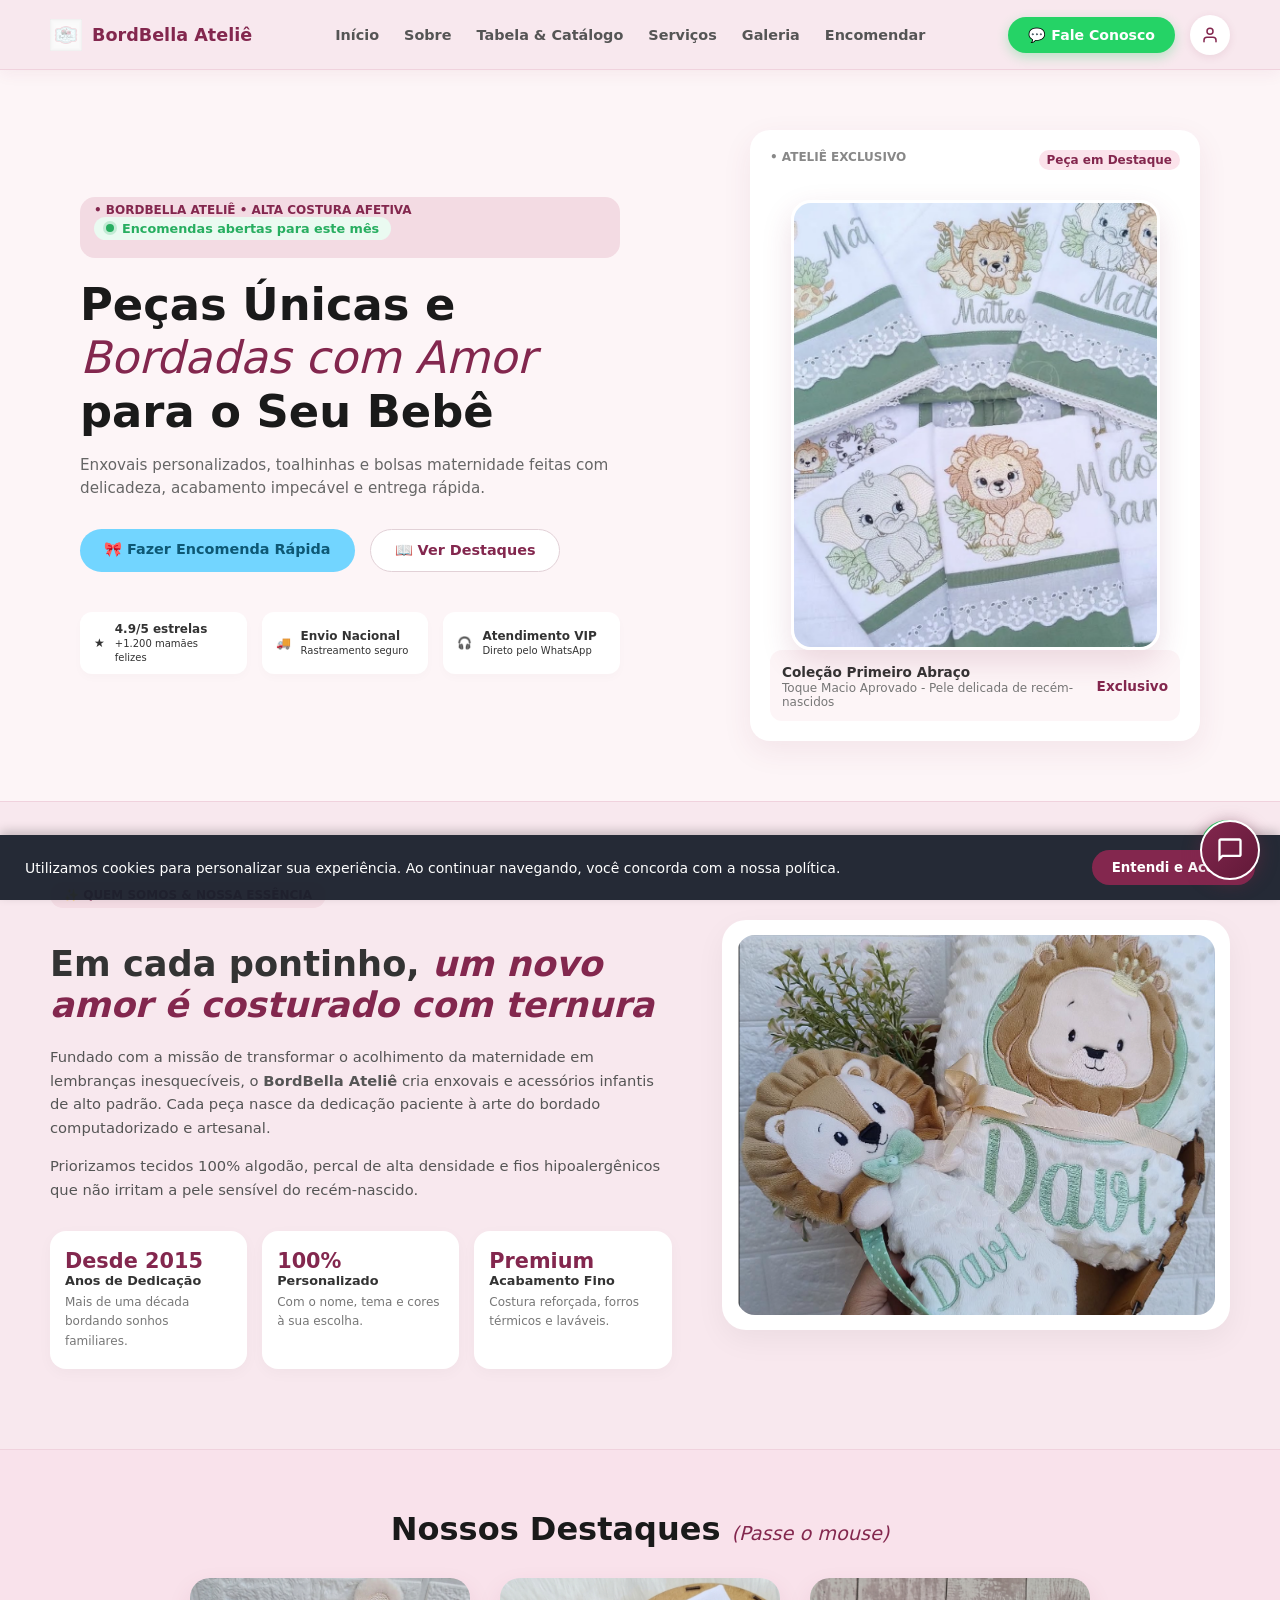
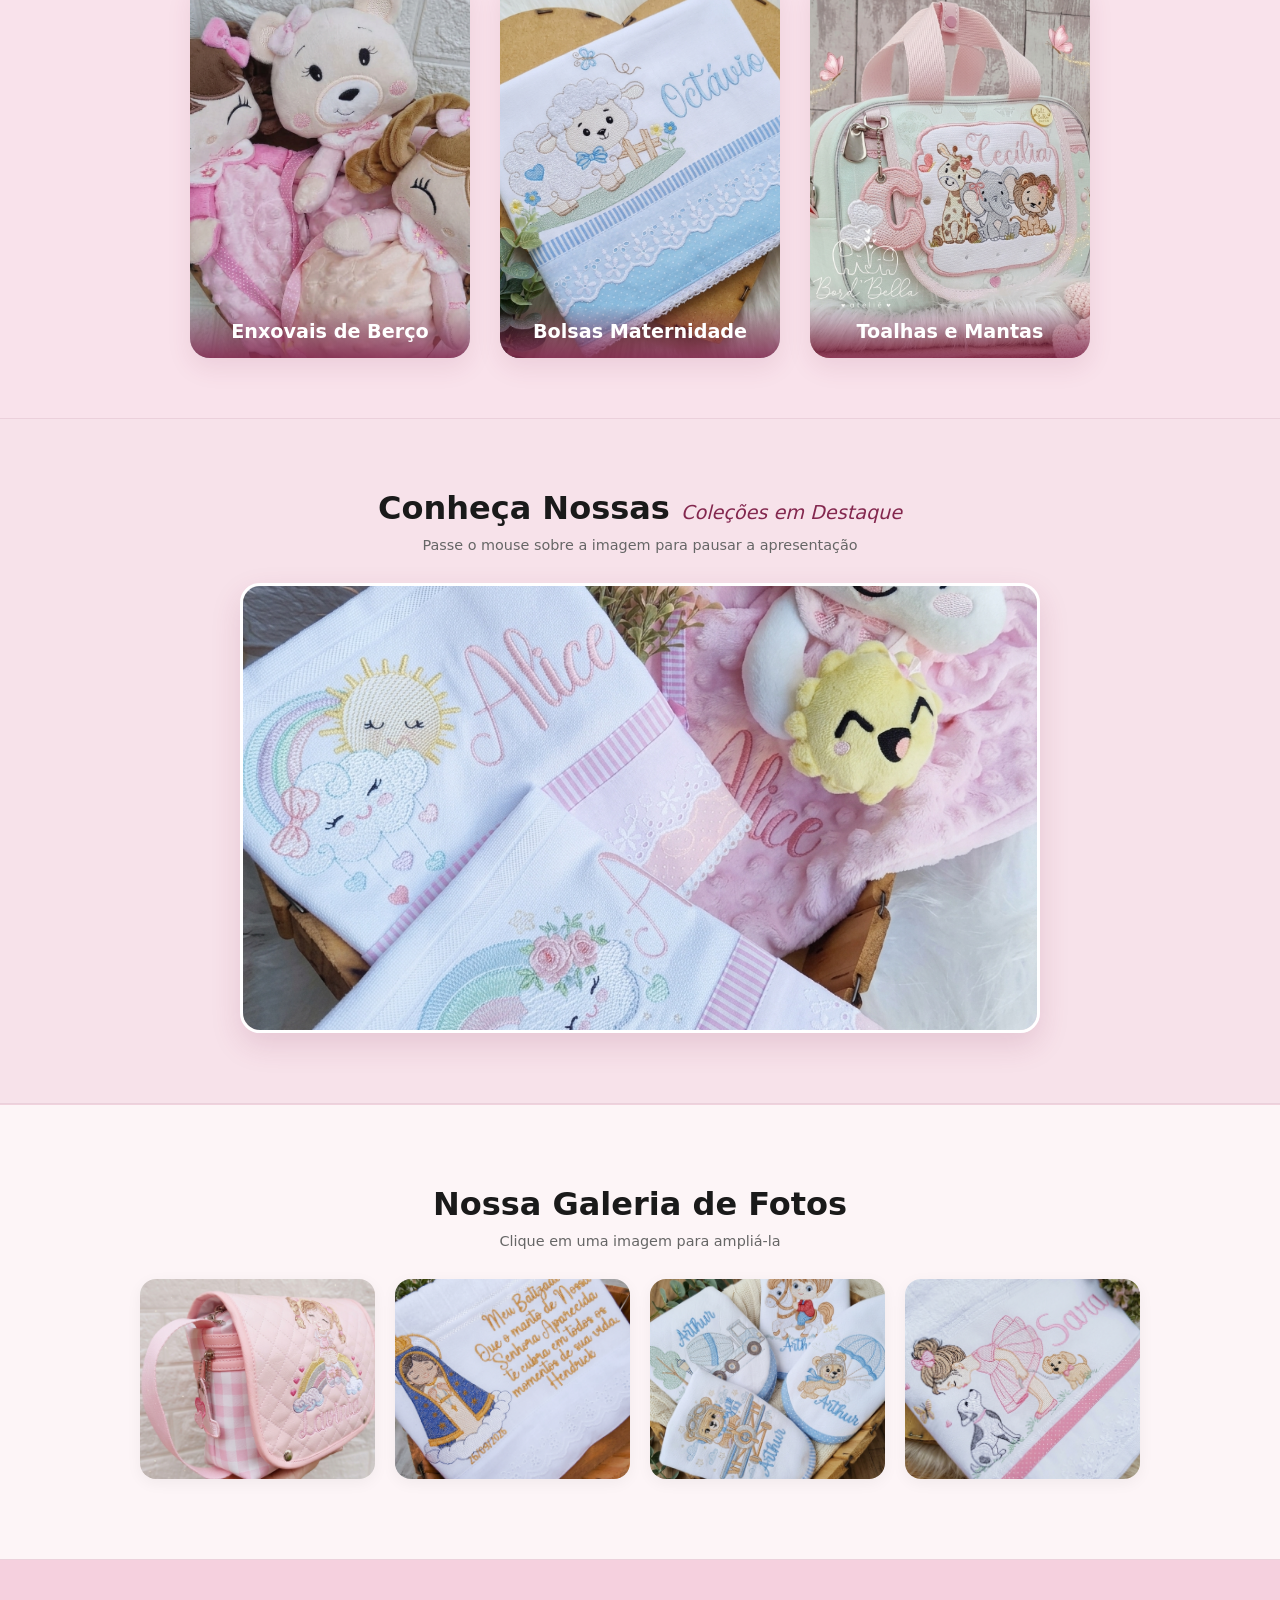
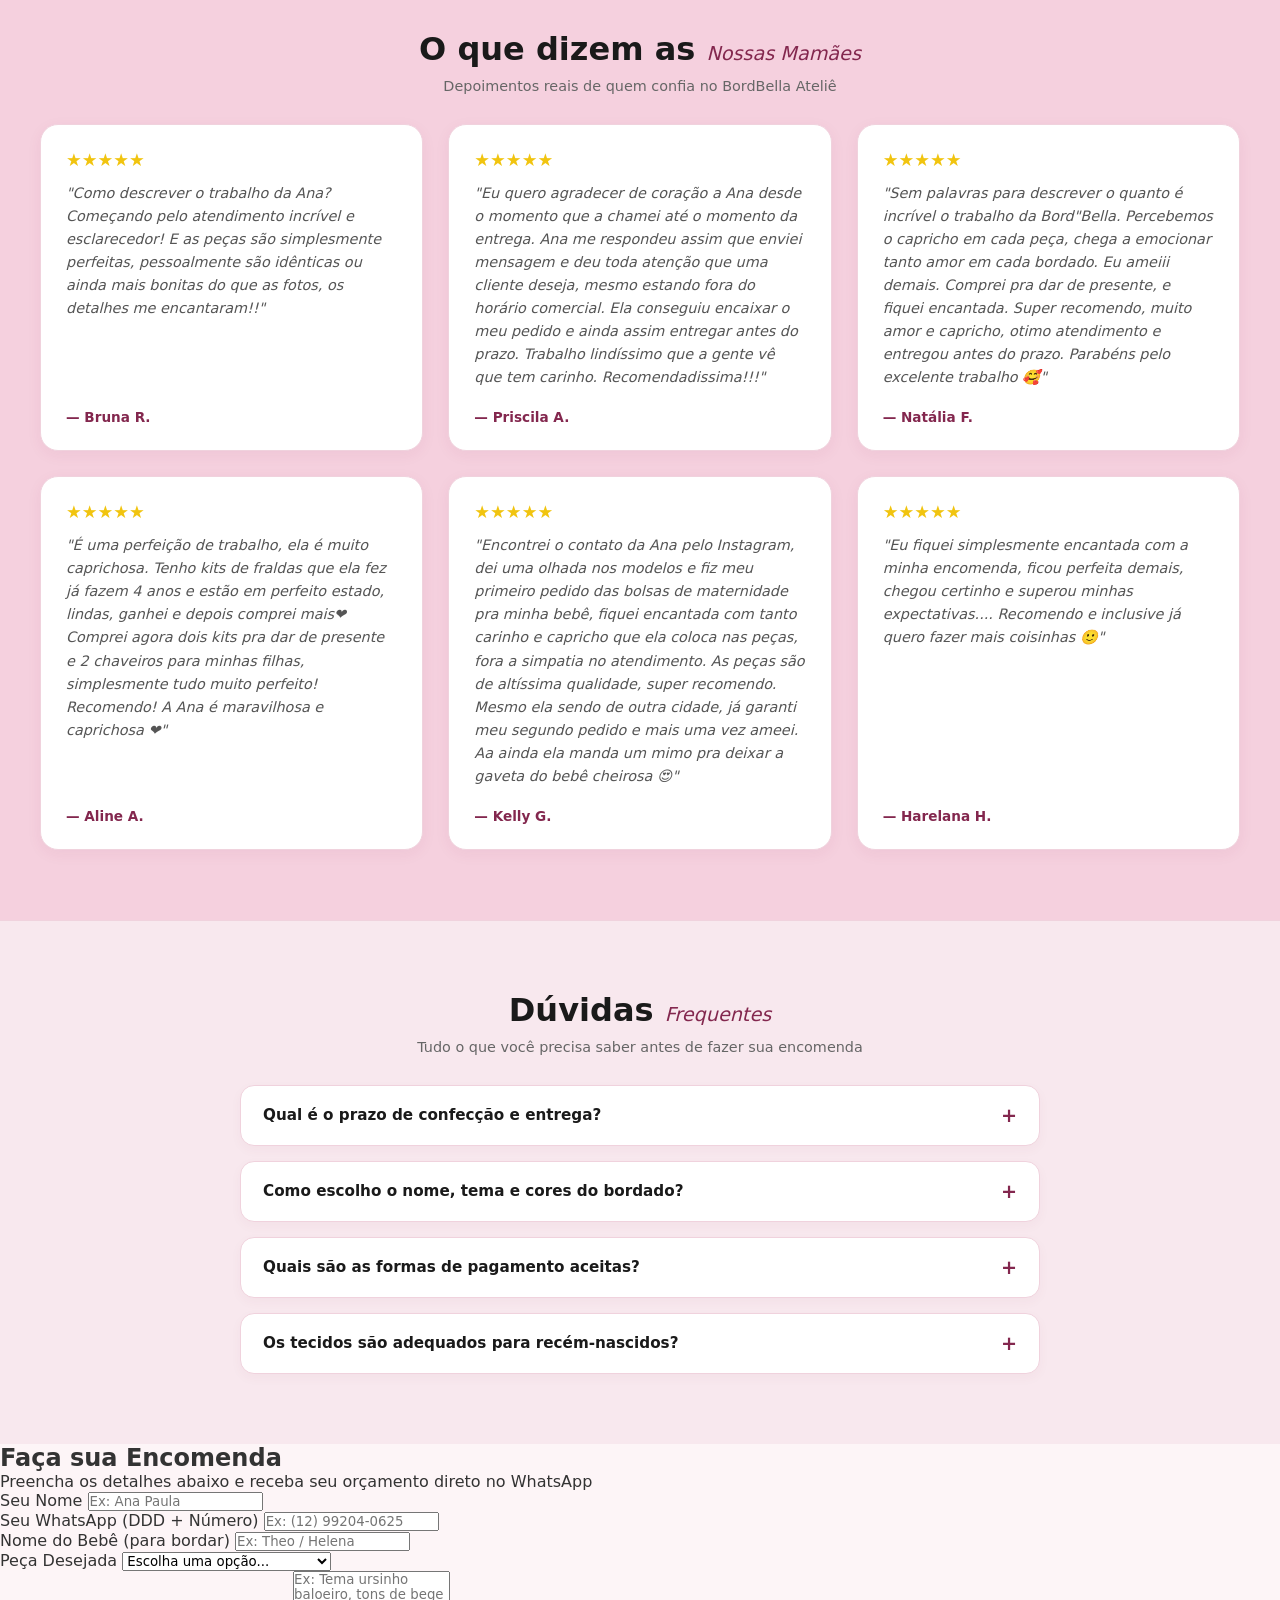
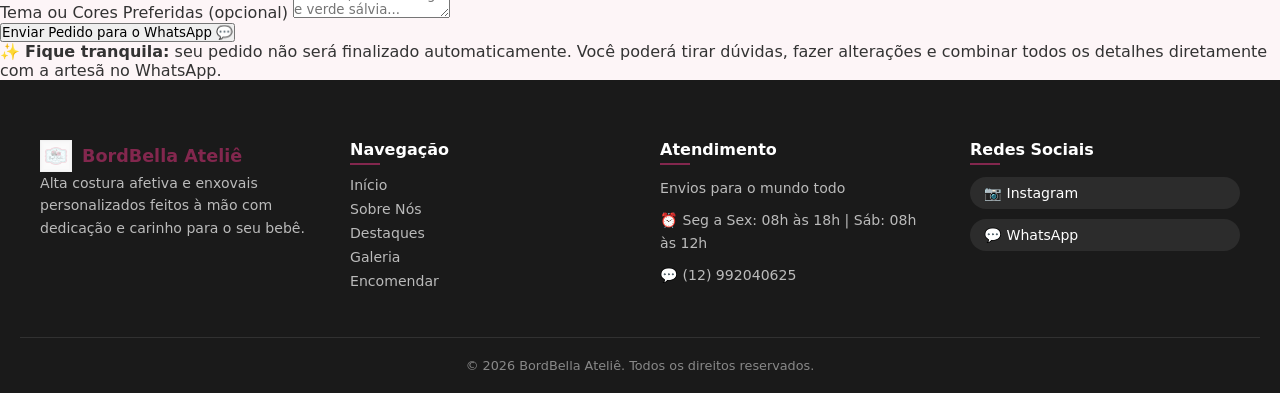
==== commit 0e1f378e: "Update index.html" ====
--- a/index.html
+++ b/index.html
@@ -14,7 +14,6 @@
         content="enxoval personalizado, bolsa maternidade, bordado infantil, atelie de bordados, Campinas, presente recém-nascido">
     <meta name="author" content="BordBella Ateliê">
 
-
     <meta property="og:title" content="BordBella Ateliê | Enxovais & Bordados Afetivos">
     <meta property="og:description"
         content="Peças exclusivas e bordadas com amor para o seu bebê. Encomende direto pelo WhatsApp.">
@@ -24,7 +23,6 @@
 
 <body>
 
-
     <header class="navbar">
         <div class="logo-container">
             <img src="logo.png" alt="Logo BordBella" class="logo">
@@ -34,9 +32,10 @@
         <nav class="nav-links">
             <a href="#inicio">Início</a>
             <a href="#sobre">Sobre</a>
+            <a href="catalogo.html">Tabela & Catálogo</a>
             <a href="#servicos">Serviços</a>
             <a href="#galeria">Galeria</a>
-            <a href="#contato">Contato</a>
+            <a href="#encomenda">Encomendar</a>
         </nav>
 
         <div class="nav-actions">
@@ -45,14 +44,12 @@
             <a href="#perfil" class="btn-perfil" title="Minha Conta">
                 <svg xmlns="http://www.w3.org/2000/svg" width="18" height="18" viewBox="0 0 24 24" fill="none"
                     stroke="currentColor" stroke-width="2" stroke-linecap="round" stroke-linejoin="round">
-                    <path d="M
-                     21v-2a4 4 0 0 0-4-4H9a4 4 0 0 0-4 4v2"></path>
+                    <path d="M20 21v-2a4 4 0 0 0-4-4H8a4 4 0 0 0-4 4v2"></path>
                     <circle cx="12" cy="7" r="4"></circle>
                 </svg>
             </a>
         </div>
     </header>
-
 
     <main class="hero-container" id="inicio">
         <div class="hero-text">
@@ -71,9 +68,8 @@
             </p>
 
             <div class="hero-buttons">
-                <a href="https://wa.me/5512992040625?text=Ol%C3%A1!%20Quero%20fazer%20uma%20encomenda%20personalizada."
-                    target="_blank" class="btn-primary">💬 Encomendar no WhatsApp</a>
-                <a href="#catalogo" class="btn-secondary">📖 Ver Catálogo</a>
+                <a href="#encomenda" class="btn-primary">🎀 Fazer Encomenda Rápida</a>
+                <a href="#servicos" class="btn-secondary">📖 Ver Destaques</a>
             </div>
 
             <div class="features-grid">
@@ -110,7 +106,6 @@
                     <span class="tag-highlight">Peça em Destaque</span>
                 </div>
 
-
                 <div class="slider-wrapper">
                     <div class="slider-track">
                         <img class="slide-img" src="Destaque.png" alt="Enxoval em Destaque 1">
@@ -118,7 +113,6 @@
                         <img class="slide-img" src="Destaque3.png" alt="Enxoval em Destaque 3">
                         <img class="slide-img" src="Destaque4.png" alt="Enxoval em Destaque 4">
                     </div>
-
                 </div>
 
                 <div class="card-footer">
@@ -131,7 +125,6 @@
             </div>
         </div>
     </main>
-
 
     <section class="about-section" id="sobre">
         <div class="about-container">
@@ -176,16 +169,11 @@
 
             <div class="about-card-wrapper">
                 <div class="about-card">
-
                     <img src="tecido.png" alt="Ateliê BordBella" class="about-img">
-
-
-                </div>
-            </div>
-        </div>
-        </div>
-    </section>
-
+                </div>
+            </div>
+        </div>
+    </section>
 
     <section class="services-section" id="servicos">
         <h2 class="section-title">Nossos Destaques <span>(Passe o mouse)</span></h2>
@@ -238,7 +226,7 @@
         </div>
     </section>
 
-    <section class="slider-section">
+    <section class="slider-section" id="colecoes">
         <h2 class="section-title">Conheça Nossas <span>Coleções em Destaque</span></h2>
         <p class="section-sub">Passe o mouse sobre a imagem para pausar a apresentação</p>
 
@@ -247,8 +235,7 @@
                 <img class="slide-img" src="Destaque2.png" alt="Imagem 1">
                 <img class="slide-img" src="Destaque3.png" alt="Imagem 2">
                 <img class="slide-img" src="Destaque4.png" alt="Imagem 3">
-                <img class="slide-img" src="Destaque.png" alt="Imagem 3">
-
+                <img class="slide-img" src="Destaque.png" alt="Imagem 4">
             </div>
         </div>
     </section>
@@ -305,7 +292,6 @@
         </div>
     </section>
 
-
     <section class="testimonials-section">
         <h2 class="section-title">O que dizem as <span>Nossas Mamães</span></h2>
         <p class="section-sub">Depoimentos reais de quem confia no BordBella Ateliê</p>
@@ -359,6 +345,7 @@
                     Aa ainda ela manda um mimo pra deixar a gaveta do bebê cheirosa 😍"</p>
                 <strong>— Kelly G. </strong>
             </div>
+
             <div class="testimonial-card">
                 <div class="stars">★★★★★</div>
                 <p>"Eu fiquei simplesmente encantada com a minha encomenda, ficou perfeita demais, chegou certinho e
@@ -367,7 +354,6 @@
             </div>
         </div>
     </section>
-
 
     <section class="faq-section" id="faq">
         <h2 class="section-title">Dúvidas <span>Frequentes</span></h2>
@@ -423,6 +409,60 @@
         </div>
     </section>
 
+    <section class="order-form-section" id="encomenda">
+        <div class="order-form-container">
+            <div class="order-form-header">
+                <h2>Faça sua <span>Encomenda</span></h2>
+                <p>Preencha os detalhes abaixo e receba seu orçamento direto no WhatsApp</p>
+            </div>
+
+            <form id="form-encomenda" class="modern-form">
+                <div class="form-row">
+                    <div class="form-group">
+                        <label for="nome-cliente">Seu Nome</label>
+                        <input type="text" id="nome-cliente" placeholder="Ex: Ana Paula" minlength="3" required>
+                    </div>
+                    <div class="form-group">
+                        <label for="telefone-cliente">Seu WhatsApp (DDD + Número)</label>
+                        <input type="tel" id="telefone-cliente" placeholder="Ex: (12) 99204-0625"
+                            minlength="10" maxlength="15"
+                            pattern="^\(?\d{2}\)?\s?\d{4,5}-?\d{4}$"
+                            title="Digite um telefone válido com DDD. Ex: (12) 99204-0625" required>
+                    </div>
+                </div>
+
+                <div class="form-group">
+                    <label for="nome-bebe">Nome do Bebê (para bordar)</label>
+                    <input type="text" id="nome-bebe" placeholder="Ex: Theo / Helena">
+                </div>
+
+                <div class="form-group">
+                    <label for="produto-desejado">Peça Desejada</label>
+                    <select id="produto-desejado" required>
+                        <option value="" disabled selected>Escolha uma opção...</option>
+                        <option value="Kit Enxoval de Berço">Kit Enxoval de Berço</option>
+                        <option value="Bolsa Maternidade">Bolsa Maternidade</option>
+                        <option value="Toalha com Capuz de Fralda">Toalha com Capuz de Fralda</option>
+                        <option value="Manta Personalizada">Manta Personalizada</option>
+                        <option value="Outro / Kit Completo">Outro / Kit Completo</option>
+                    </select>
+                </div>
+
+                <div class="form-group">
+                    <label for="detalhes-pedido">Tema ou Cores Preferidas (opcional)</label>
+                    <textarea id="detalhes-pedido" rows="3"
+                        placeholder="Ex: Tema ursinho baloeiro, tons de bege e verde sálvia..."></textarea>
+                </div>
+
+                <button type="submit" class="btn-submit-form">
+                    Enviar Pedido para o WhatsApp 💬
+                </button>
+                <p class="form-note">
+                    ✨ <strong>Fique tranquila:</strong> seu pedido não será finalizado automaticamente. Você poderá tirar dúvidas, fazer alterações e combinar todos os detalhes diretamente com a artesã no WhatsApp.
+                </p>
+            </form>
+        </div>
+    </section>
 
     <footer class="footer-site">
         <div class="footer-container">
@@ -441,8 +481,8 @@
                     <li><a href="#inicio">Início</a></li>
                     <li><a href="#sobre">Sobre Nós</a></li>
                     <li><a href="#servicos">Destaques</a></li>
-                    <li><a href="#colecoes">Coleções</a></li>
                     <li><a href="#galeria">Galeria</a></li>
+                    <li><a href="#encomenda">Encomendar</a></li>
                 </ul>
             </div>
 
@@ -467,7 +507,6 @@
             <p>&copy; 2026 BordBella Ateliê. Todos os direitos reservados.</p>
         </div>
     </footer>
-
 
     <div id="banner-cookies" class="banner-cookies">
         <p>
@@ -477,23 +516,6 @@
         <button id="btn-aceitar-cookies" class="btn-cookies">Entendi e Aceito</button>
     </div>
 
-
-    <script>
-        const bannerCookies = document.getElementById('banner-cookies');
-        const btnAceitar = document.getElementById('btn-aceitar-cookies');
-
-        const cookiesAceitos = localStorage.getItem('cookiesAceitos');
-
-        if (cookiesAceitos === 'sim') {
-            bannerCookies.classList.add('oculto');
-        }
-
-        btnAceitar.addEventListener('click', () => {
-            localStorage.setItem('cookiesAceitos', 'sim');
-            bannerCookies.classList.add('oculto');
-        });
-    </script>
-
     <a href="https://wa.me/5512992040625?text=Ol%C3%A1!%20Vim%20pelo%20site%20e%20gostaria%20de%20tirar%20uma%20d%C3%BAvida."
         target="_blank" rel="noopener noreferrer" class="whatsapp-float" title="Fale conosco no WhatsApp">
         <svg xmlns="http://www.w3.org/2000/svg" width="28" height="28" fill="currentColor" viewBox="0 0 16 16">
@@ -502,18 +524,50 @@
         </svg>
     </a>
 
-
-
-    <!-- INVOCAR O CHATBOT A PARTIR DO NOVO ARQUIVO -->
+ 
+    <script>
+        // Cookies
+        const bannerCookies = document.getElementById('banner-cookies');
+        const btnAceitar = document.getElementById('btn-aceitar-cookies');
+        if (localStorage.getItem('cookiesAceitos') === 'sim') {
+            bannerCookies.classList.add('oculto');
+        }
+        btnAceitar.addEventListener('click', () => {
+            localStorage.setItem('cookiesAceitos', 'sim');
+            bannerCookies.classList.add('oculto');
+        });
+
+        // Formulário Inteligente de Encomenda -> WhatsApp
+       document.getElementById('form-encomenda').addEventListener('submit', function (e) {
+            e.preventDefault();
+
+            const nomeCliente = document.getElementById('nome-cliente').value.trim();
+            const telefoneCliente = document.getElementById('telefone-cliente').value.trim();
+            const nomeBebe = document.getElementById('nome-bebe').value.trim() || 'Ainda não definido';
+            const produto = document.getElementById('produto-desejado').value;
+            const detalhes = document.getElementById('detalhes-pedido').value.trim() || 'A combinar';
+
+            const numeroWhatsApp = '5512992040625';
+
+            const mensagem = `Olá, BordBella Ateliê! 🎀 Gostaria de solicitar um orçamento:\n\n` +
+                `*Mamãe/Cliente:* ${nomeCliente}\n` +
+                `*WhatsApp:* ${telefoneCliente}\n` +
+                `*Nome do Bebê:* ${nomeBebe}\n` +
+                `*Peça:* ${produto}\n` +
+                `*Tema/Cores:* ${detalhes}`;
+
+            const url = `https://wa.me/${numeroWhatsApp}?text=${encodeURIComponent(mensagem)}`;
+            window.open(url, '_blank', 'noopener,noreferrer');
+        });
+    </script>
+
+
     <script src="chatbot.js"></script>
     <script>
-      // Inicializa o chatbot apontando para a base de dados em JSON
-      initChatbot({
-        jsonUrl: 'minha-base-dados.json'
-      });
+        initChatbot({
+            jsonUrl: 'minha-base-dados.json'
+        });
     </script>
 </body>
 
-</body>
-
 </html>
--- a/style.css
+++ b/style.css
@@ -1155,14 +1155,14 @@
     box-shadow: 0 0 0 3px rgba(39, 174, 96, 0.2);
 }
 
-/* --- AJUSTES DE RESPONSIVIDADE MOBILE --- */
+
 @media (max-width: 768px) {
     .navbar {
         padding: 0 20px;
     }
 
     .nav-links {
-        display: none; /* Esconde menu extenso em telas muito pequenas */
+        display: none; 
     }
 
     .hero-container {
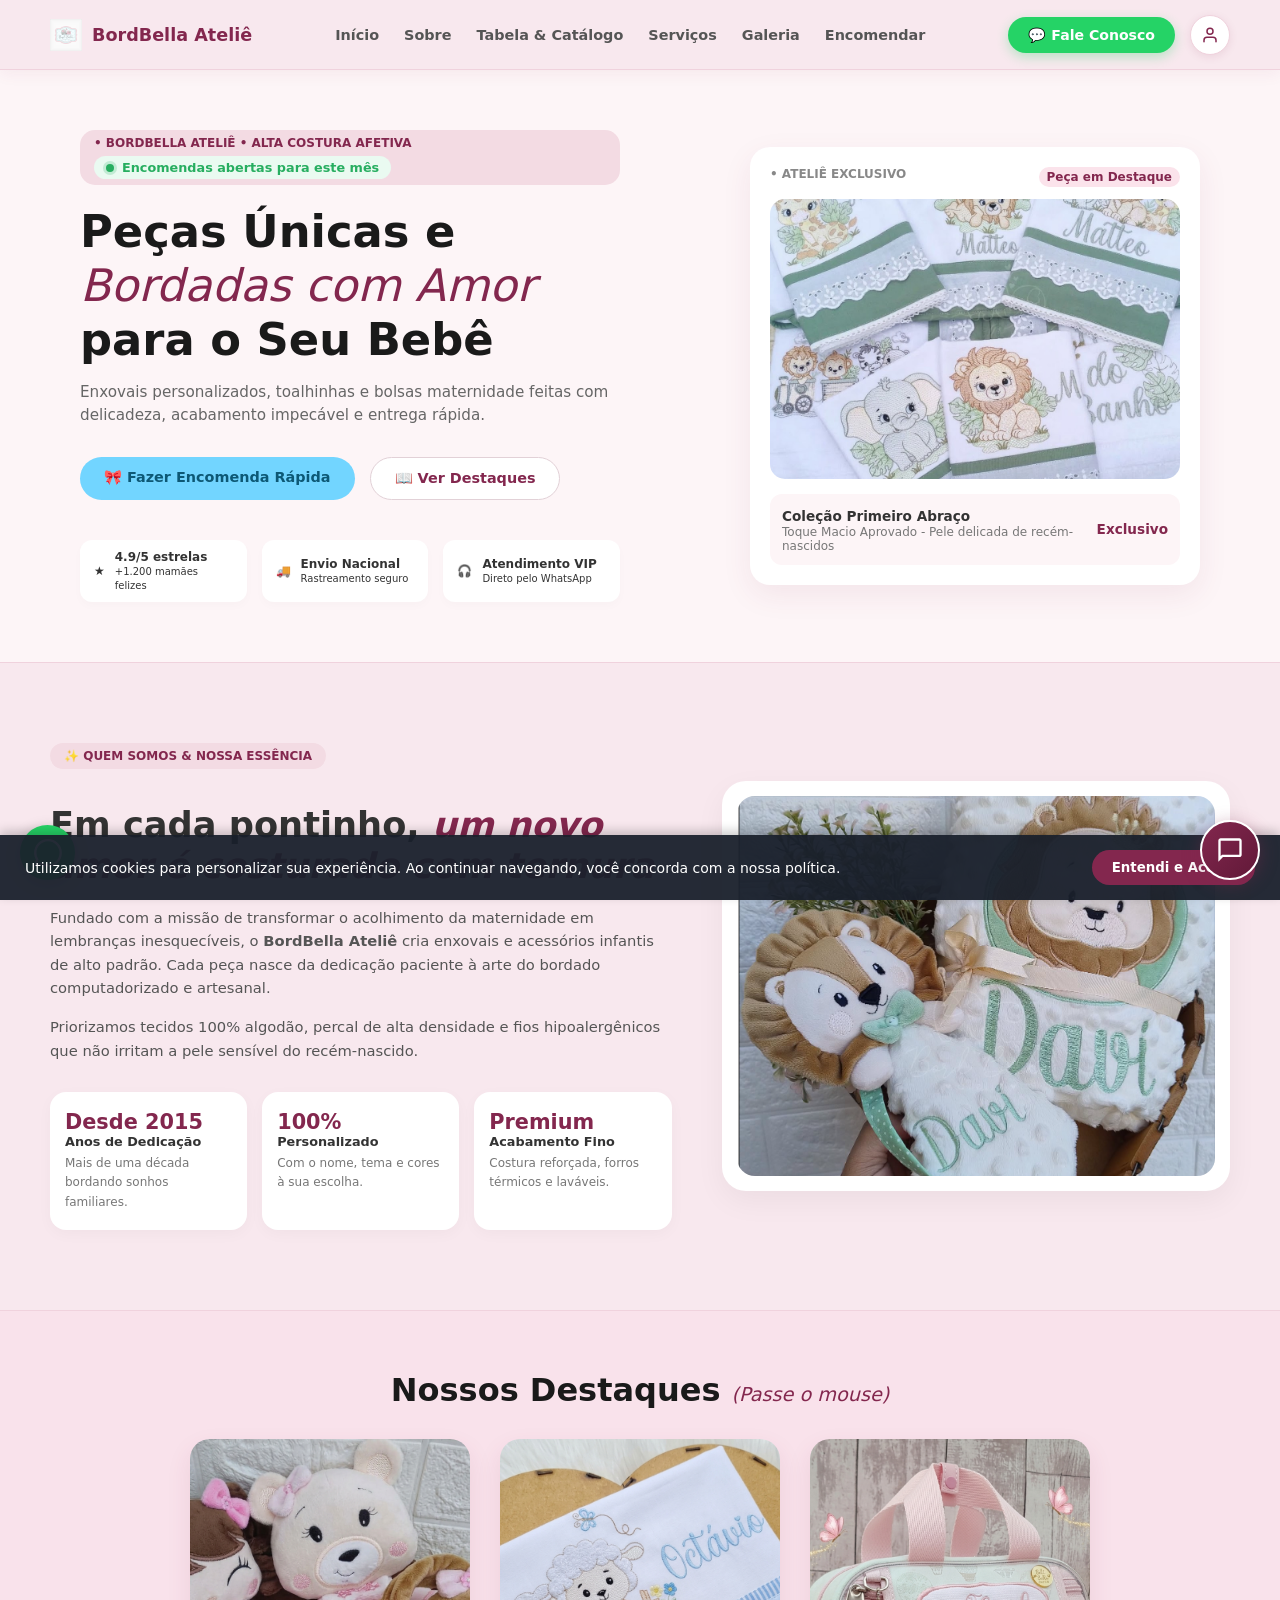
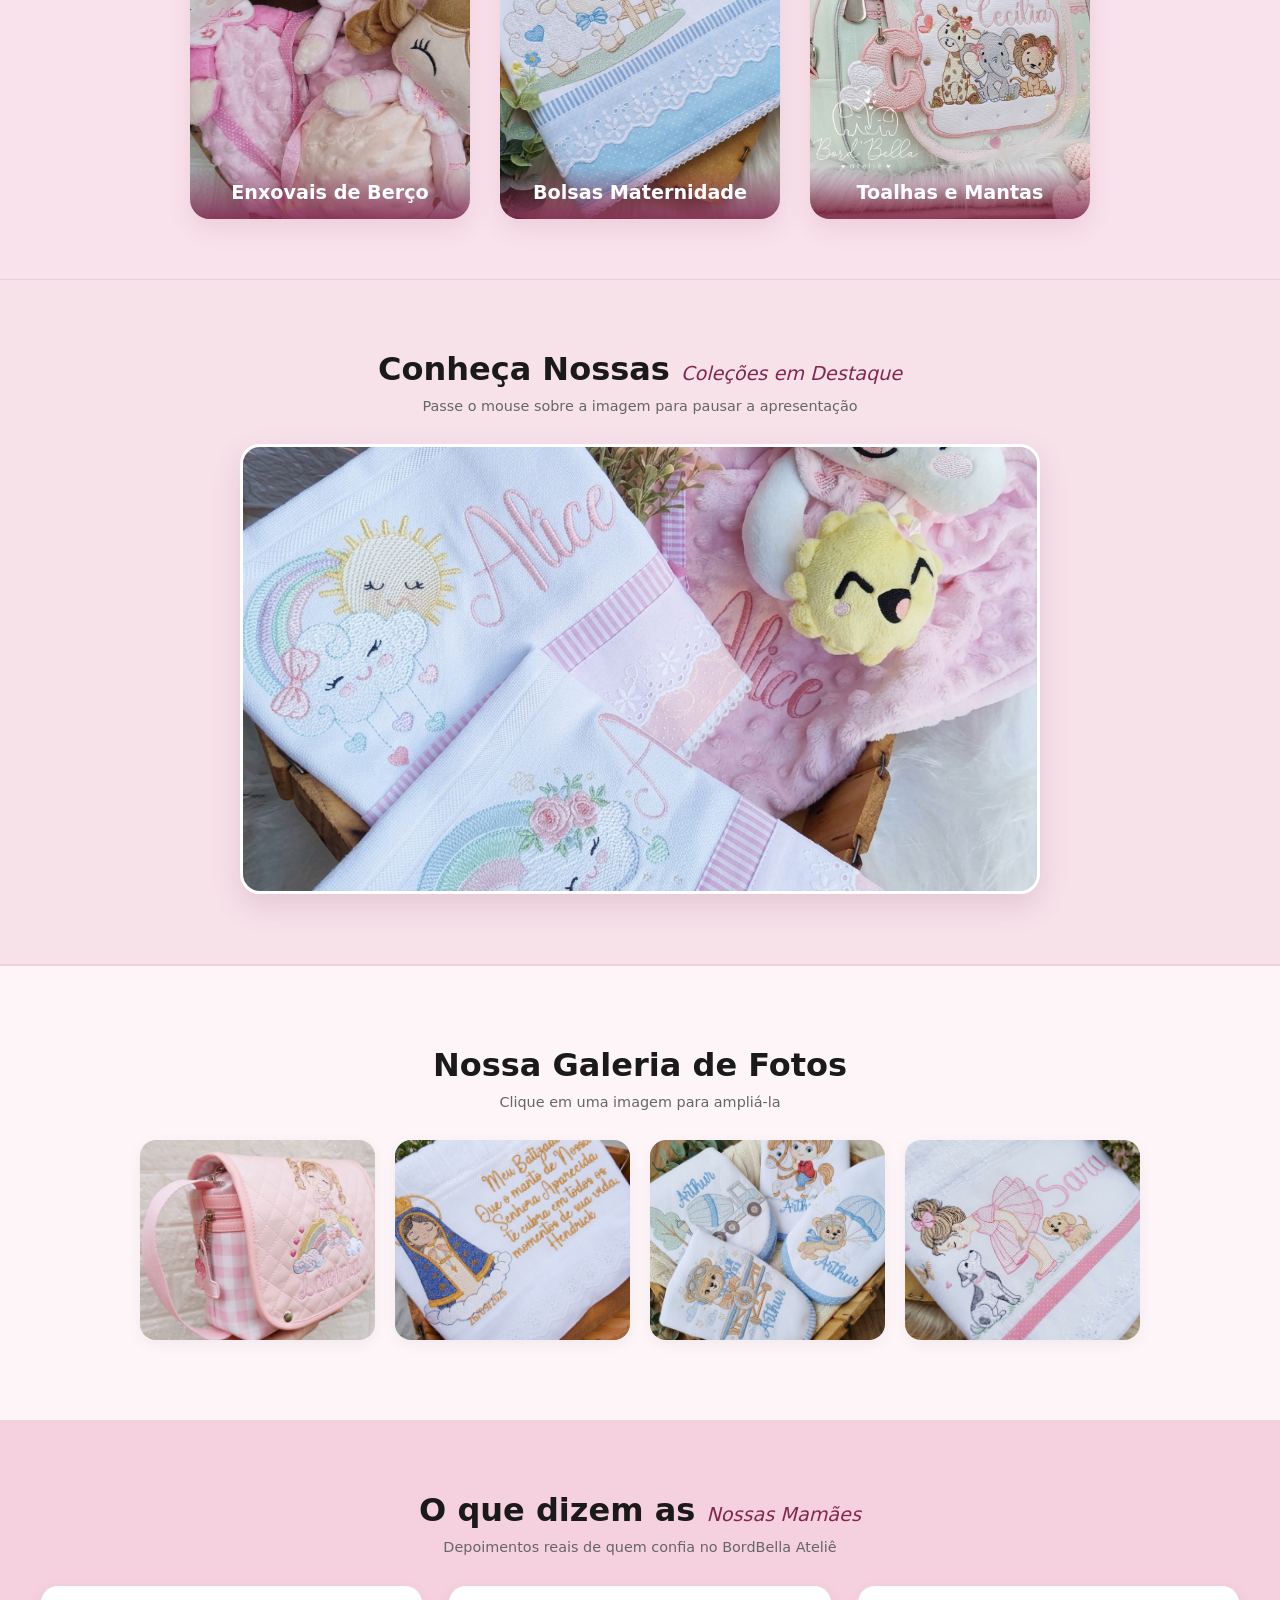
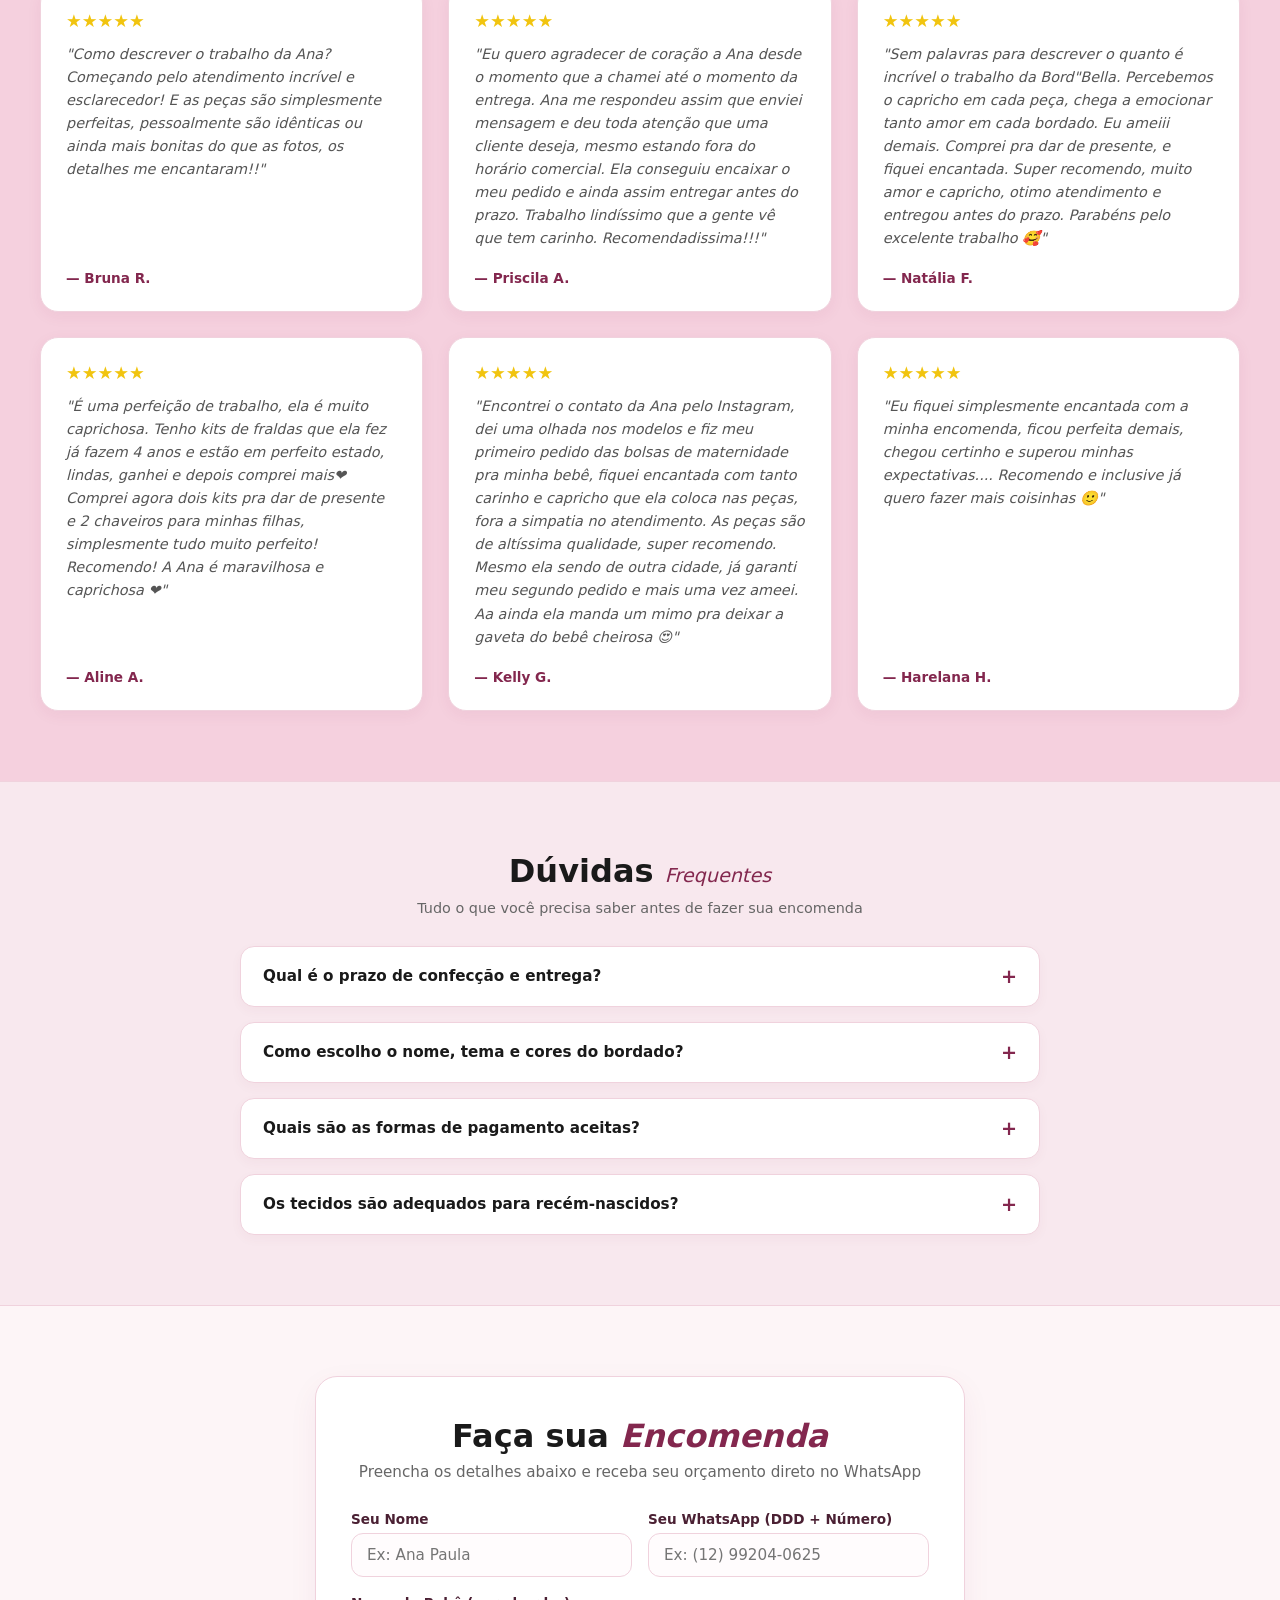
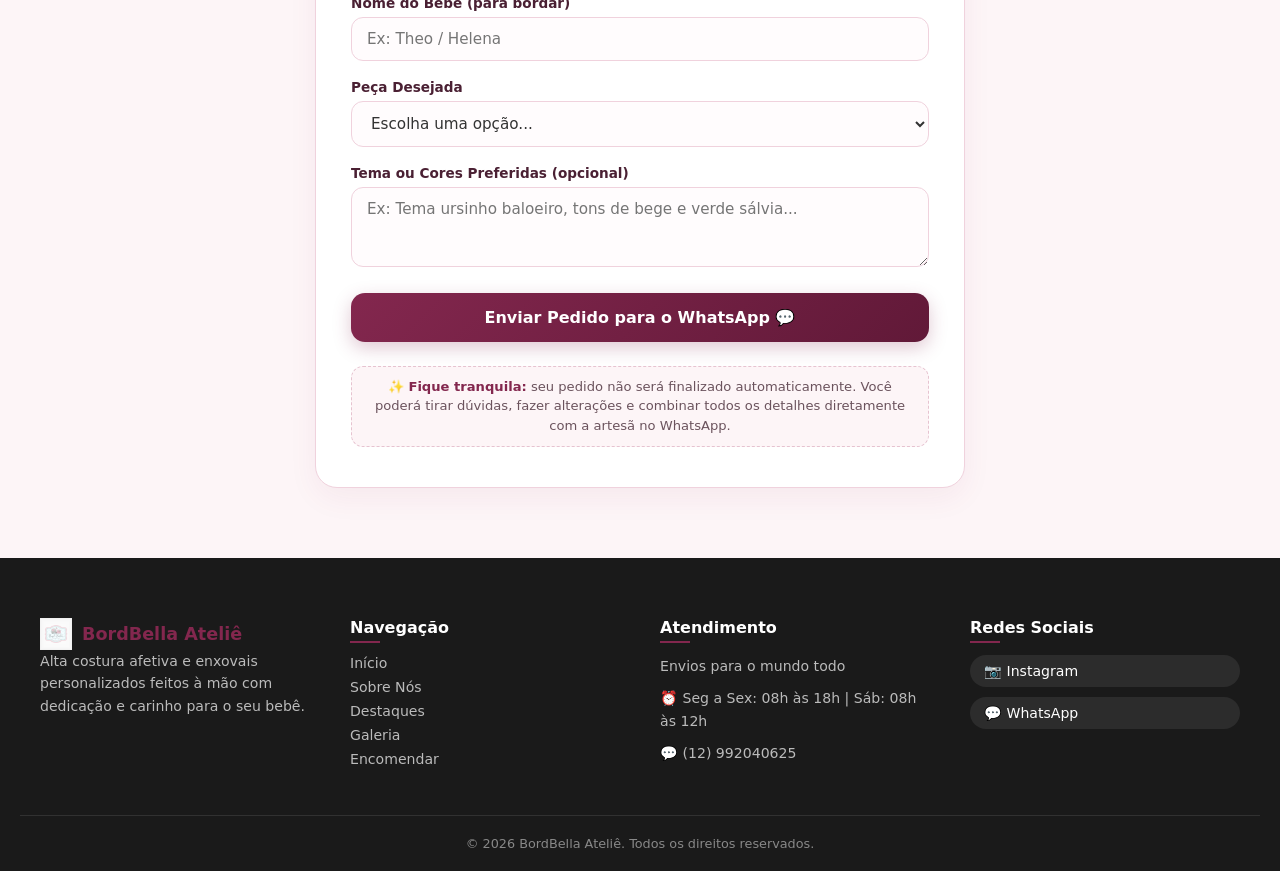
==== commit f4755566: "Update print statement from 'Hello' to 'Goodbye'" ====
--- a/index.html
+++ b/index.html
@@ -417,15 +417,16 @@
             </div>
 
             <form id="form-encomenda" class="modern-form">
-                <div class="form-row">
+             <div class="form-row">
                     <div class="form-group">
                         <label for="nome-cliente">Seu Nome</label>
-                        <input type="text" id="nome-cliente" placeholder="Ex: Ana Paula" minlength="3" required>
+                        <input type="text" id="nome-cliente" name="nome_cliente" placeholder="Ex: Ana Paula"
+                            minlength="3" maxlength="100" required>
                     </div>
                     <div class="form-group">
                         <label for="telefone-cliente">Seu WhatsApp (DDD + Número)</label>
-                        <input type="tel" id="telefone-cliente" placeholder="Ex: (12) 99204-0625"
-                            minlength="10" maxlength="15"
+                        <input type="tel" id="telefone-cliente" name="telefone_whatsapp"
+                            placeholder="Ex: (12) 99204-0625" minlength="10" maxlength="20"
                             pattern="^\(?\d{2}\)?\s?\d{4,5}-?\d{4}$"
                             title="Digite um telefone válido com DDD. Ex: (12) 99204-0625" required>
                     </div>
@@ -433,12 +434,12 @@
 
                 <div class="form-group">
                     <label for="nome-bebe">Nome do Bebê (para bordar)</label>
-                    <input type="text" id="nome-bebe" placeholder="Ex: Theo / Helena">
+                    <input type="text" id="nome-bebe" name="nome_bebe" placeholder="Ex: Theo / Helena" maxlength="80">
                 </div>
 
                 <div class="form-group">
                     <label for="produto-desejado">Peça Desejada</label>
-                    <select id="produto-desejado" required>
+                    <select id="produto-desejado" name="id_produto" required>
                         <option value="" disabled selected>Escolha uma opção...</option>
                         <option value="Kit Enxoval de Berço">Kit Enxoval de Berço</option>
                         <option value="Bolsa Maternidade">Bolsa Maternidade</option>
@@ -450,7 +451,7 @@
 
                 <div class="form-group">
                     <label for="detalhes-pedido">Tema ou Cores Preferidas (opcional)</label>
-                    <textarea id="detalhes-pedido" rows="3"
+                    <textarea id="detalhes-pedido" name="detalhes_tema_cores" rows="3" maxlength="500"
                         placeholder="Ex: Tema ursinho baloeiro, tons de bege e verde sálvia..."></textarea>
                 </div>
 
--- a/style.css
+++ b/style.css
@@ -3,16 +3,16 @@
     scroll-padding-top: 80px;
 }
 
-
 ::selection {
     background-color: #83274e;
     color: #ffffff;
 }
 
-
 a,
 button,
 input,
+select,
+textarea,
 summary {
     transition: all 0.25s cubic-bezier(0.4, 0, 0.2, 1);
 }
@@ -28,7 +28,6 @@
     background-color: #fdf5f7;
     color: #333333;
 }
-
 
 .navbar {
     position: fixed;
@@ -83,16 +82,14 @@
 .nav-actions {
     display: flex;
     align-items: center;
-    gap: 12px;
-}
-
+    gap: 15px;
+}
 
 a.btn-fale-conosco,
 a.btn-fale-conosco:visited,
 a.btn-fale-conosco:active,
 a.btn-fale-conosco:focus {
     background-color: #25D366 !important;
-
     color: #ffffff !important;
     padding: 10px 20px !important;
     border-radius: 25px !important;
@@ -116,22 +113,13 @@
     color: #ffffff !important;
 }
 
-
-.nav-actions {
-    display: flex;
-    align-items: center;
-    gap: 15px;
-}
-
-
 .btn-perfil {
     width: 40px;
     height: 40px;
     border-radius: 50%;
     background-color: #ffffff !important;
     color: #83274e !important;
-
-    border: 1.5 solid #f0d2dd !important;
+    border: 1.5px solid #f0d2dd !important;
     display: inline-flex !important;
     align-items: center !important;
     justify-content: center !important;
@@ -143,14 +131,13 @@
 .btn-perfil:hover {
     background-color: #83274e !important;
     color: #ffffff !important;
-
     transform: translateY(-2px) !important;
     box-shadow: 0 4px 12px rgba(131, 39, 78, 0.2) !important;
 }
 
-
 .hero-container {
     margin-top: 70px;
+    background-color: #fdf5f7;
     display: flex;
     align-items: center;
     justify-content: space-between;
@@ -174,6 +161,27 @@
     font-size: 0.75rem;
     font-weight: 700;
     margin-bottom: 20px;
+}
+
+.status-disponibilidade {
+    display: inline-flex;
+    align-items: center;
+    gap: 8px;
+    font-size: 0.8rem;
+    color: #27ae60;
+    font-weight: 600;
+    background-color: #eafaf1;
+    padding: 4px 12px;
+    border-radius: 12px;
+    margin-top: 6px;
+}
+
+.indicator-green {
+    width: 8px;
+    height: 8px;
+    background-color: #27ae60;
+    border-radius: 50%;
+    box-shadow: 0 0 0 3px rgba(39, 174, 96, 0.2);
 }
 
 .hero-text h1 {
@@ -212,6 +220,11 @@
     font-size: 0.9rem;
 }
 
+.btn-primary:hover {
+    background-color: #5bc6f5;
+    transform: translateY(-2px);
+}
+
 .btn-secondary {
     background-color: #ffffff;
     color: #83274e;
@@ -221,6 +234,11 @@
     text-decoration: none;
     font-weight: 600;
     font-size: 0.9rem;
+}
+
+.btn-secondary:hover {
+    background-color: #f8e8ee;
+    transform: translateY(-2px);
 }
 
 .features-grid {
@@ -273,80 +291,15 @@
     border-radius: 10px;
 }
 
-
-.slider-wrapper {
+.hero-card .slider-wrapper {
     position: relative;
     width: 100%;
     height: 280px;
-
     border-radius: 15px;
     overflow: hidden;
-    margin-bottom: 15px;
-}
-
-.slider-track {
-    display: flex;
-    width: 400%;
-    height: 100%;
-    animation: autoSlide 12s cubic-bezier(0.77, 0, 0.175, 1) infinite;
-}
-
-.slider-wrapper:hover .slider-track {
-    animation-play-state: paused;
-}
-
-.slide-img {
-    width: 25%;
-    height: 100%;
-    object-fit: cover;
-    object-position: center;
-    display: block;
-}
-
-@keyframes autoSlide {
-
-    0%,
-    20% {
-        transform: translateX(0%);
-    }
-
-    25%,
-    45% {
-        transform: translateX(-25%);
-    }
-
-    50%,
-    70% {
-        transform: translateX(-50%);
-    }
-
-    75%,
-    95% {
-        transform: translateX(-75%);
-    }
-
-    100% {
-        transform: translateX(0%);
-    }
-}
-
-.product-img {
-    width: 100%;
-    height: 260px;
-    object-fit: cover;
-    display: block;
-}
-
-.floating-badge {
-    position: absolute;
-    bottom: 12px;
-    left: 12px;
-    background: rgba(255, 255, 255, 0.92);
-    padding: 6px 12px;
-    border-radius: 15px;
-    font-size: 0.75rem;
-    font-weight: 600;
-    color: #83274e;
+    margin: 0 0 15px 0;
+    border: none;
+    box-shadow: none;
 }
 
 .card-footer {
@@ -375,9 +328,11 @@
     font-size: 0.85rem;
 }
 
-
 .about-section {
     padding: 80px 50px;
+    background-color: #f8e8ee;
+    border-top: 1px solid #f0d2dd;
+    border-bottom: 1px solid #f0d2dd;
 }
 
 .about-container {
@@ -456,18 +411,6 @@
     max-width: 520px;
 }
 
-.badge-top-right {
-    position: absolute;
-    top: 25px;
-    right: 25px;
-    background: rgba(255, 255, 255, 0.95);
-    padding: 6px 14px;
-    border-radius: 20px;
-    font-size: 0.75rem;
-    font-weight: 600;
-    color: #555;
-}
-
 .about-img {
     width: 100%;
     height: 380px;
@@ -476,31 +419,6 @@
     display: block;
 }
 
-.about-floating-card {
-    position: absolute;
-    bottom: 30px;
-    left: 30px;
-    right: 30px;
-    background: #ffffff;
-    padding: 14px 18px;
-    border-radius: 16px;
-    display: flex;
-    align-items: center;
-    gap: 12px;
-    box-shadow: 0 8px 20px rgba(0, 0, 0, 0.08);
-}
-
-.icon-pen {
-    background-color: #fde8ef;
-    width: 36px;
-    height: 36px;
-    border-radius: 50%;
-    display: flex;
-    align-items: center;
-    justify-content: center;
-}
-
-
 .section-title {
     text-align: center;
     font-size: 2rem;
@@ -521,7 +439,6 @@
     margin-bottom: 30px;
     font-size: 0.9rem;
 }
-
 
 .services-section {
     padding: 60px 20px;
@@ -631,9 +548,57 @@
     background-color: #611938;
 }
 
+.slider-section {
+    padding: 70px 20px;
+    background-color: #f7e2ea;
+    border-top: 1px solid #ebd0db;
+    border-bottom: 1px solid #ebd0db;
+    text-align: center;
+}
+
+.slider-wrapper {
+    position: relative;
+    width: 90%;
+    max-width: 800px;
+    height: 450px;
+    margin: 30px auto 0 auto;
+    overflow: hidden;
+    border-radius: 20px;
+    box-shadow: 0 12px 30px rgba(131, 39, 78, 0.15);
+    border: 3px solid #ffffff;
+}
+
+.slider-track {
+    display: flex;
+    width: 400%;
+    height: 100%;
+    animation: autoSlide 12s cubic-bezier(0.77, 0, 0.175, 1) infinite;
+}
+
+.slider-wrapper:hover .slider-track {
+    animation-play-state: paused;
+}
+
+.slide-img {
+    width: 25%;
+    height: 100%;
+    object-fit: cover;
+    object-position: center;
+    display: block;
+}
+
+@keyframes autoSlide {
+    0%, 20% { transform: translateX(0%); }
+    25%, 45% { transform: translateX(-25%); }
+    50%, 70% { transform: translateX(-50%); }
+    75%, 95% { transform: translateX(-75%); }
+    100% { transform: translateX(0%); }
+}
 
 .gallery-section {
     padding: 80px 20px;
+    background-color: #fdf5f7;
+    border-top: 1px solid #f0d2dd;
 }
 
 .gallery {
@@ -735,6 +700,325 @@
     z-index: -1;
 }
 
+.testimonials-section {
+    padding: 70px 20px;
+    background-color: #f5d0de;
+    border-top: 1px solid #ebd2dc;
+    text-align: center;
+}
+
+.testimonials-grid {
+    display: grid;
+    grid-template-columns: repeat(auto-fit, minmax(300px, 1fr));
+    gap: 25px;
+    max-width: 1200px;
+    margin: 30px auto 0 auto;
+}
+
+.testimonial-card {
+    background: #ffffff;
+    padding: 25px;
+    border-radius: 18px;
+    box-shadow: 0 4px 15px rgba(131, 39, 78, 0.06);
+    border: 1px solid #f0d2dd;
+    text-align: left;
+    display: flex;
+    flex-direction: column;
+    justify-content: space-between;
+    transition: transform 0.3s ease, box-shadow 0.3s ease;
+}
+
+.testimonial-card:hover {
+    transform: translateY(-5px);
+    box-shadow: 0 8px 20px rgba(131, 39, 78, 0.12);
+}
+
+.stars {
+    color: #f1c40f;
+    font-size: 1.1rem;
+    margin-bottom: 12px;
+}
+
+.testimonial-card p {
+    font-size: 0.9rem;
+    color: #555;
+    font-style: italic;
+    margin-bottom: 20px;
+    line-height: 1.6;
+    flex-grow: 1;
+}
+
+.testimonial-card strong {
+    font-size: 0.85rem;
+    color: #83274e;
+    font-weight: 700;
+}
+
+.faq-section {
+    padding: 70px 20px;
+    background-color: #f8e8ee;
+    border-top: 1px solid #f0d2dd;
+}
+
+.faq-container {
+    max-width: 800px;
+    margin: 30px auto 0 auto;
+    display: flex;
+    flex-direction: column;
+    gap: 15px;
+}
+
+.faq-item {
+    background: #ffffff;
+    border-radius: 14px;
+    border: 1px solid #f0d2dd;
+    overflow: hidden;
+    box-shadow: 0 4px 12px rgba(131, 39, 78, 0.04);
+    transition: all 0.3s ease;
+}
+
+.faq-item[open] {
+    border-color: #83274e;
+    box-shadow: 0 6px 18px rgba(131, 39, 78, 0.08);
+}
+
+.faq-question {
+    padding: 18px 22px;
+    font-weight: 700;
+    color: #1a1a1a;
+    font-size: 0.95rem;
+    cursor: pointer;
+    display: flex;
+    justify-content: space-between;
+    align-items: center;
+    list-style: none;
+}
+
+.faq-question::-webkit-details-marker {
+    display: none;
+}
+
+.faq-icon {
+    font-size: 1.2rem;
+    color: #83274e;
+    transition: transform 0.3s ease;
+}
+
+.faq-item[open] .faq-icon {
+    transform: rotate(45deg);
+}
+
+.faq-answer {
+    padding: 0 22px 18px 22px;
+    color: #555;
+    font-size: 0.9rem;
+    line-height: 1.6;
+    border-top: 1px solid #fdf5f7;
+}
+
+/* --- FORMULÁRIO MODERNO DE ENCOMENDA --- */
+.order-form-section {
+    padding: 70px 20px;
+    background-color: #fdf5f7;
+    border-top: 1px solid #f0d2dd;
+}
+
+.order-form-container {
+    max-width: 650px;
+    margin: 0 auto;
+    background: #ffffff;
+    padding: 40px 35px;
+    border-radius: 22px;
+    border: 1px solid #f0d2dd;
+    box-shadow: 0 10px 30px rgba(131, 39, 78, 0.06);
+}
+
+.order-form-header {
+    text-align: center;
+    margin-bottom: 30px;
+}
+
+.order-form-header h2 {
+    font-size: 2rem;
+    color: #1a1a1a;
+    margin-bottom: 8px;
+}
+
+.order-form-header h2 span {
+    color: #83274e;
+    font-style: italic;
+}
+
+.order-form-header p {
+    color: #666;
+    font-size: 0.95rem;
+}
+
+.modern-form {
+    display: flex;
+    flex-direction: column;
+    gap: 18px;
+}
+
+.form-row {
+    display: grid;
+    grid-template-columns: 1fr 1fr;
+    gap: 16px;
+}
+
+.form-group {
+    display: flex;
+    flex-direction: column;
+    gap: 6px;
+}
+
+.form-group label {
+    font-size: 0.85rem;
+    font-weight: 700;
+    color: #4a2033;
+}
+
+.form-group input,
+.form-group select,
+.form-group textarea {
+    padding: 12px 15px;
+    border: 1.5px solid #f0d2dd;
+    border-radius: 12px;
+    font-size: 0.95rem;
+    font-family: inherit;
+    color: #333;
+    background-color: #fffcfd;
+    outline: none;
+}
+
+.form-group input:focus,
+.form-group select:focus,
+.form-group textarea:focus {
+    border-color: #83274e;
+    background-color: #ffffff;
+    box-shadow: 0 0 0 4px rgba(131, 39, 78, 0.08);
+}
+
+.btn-submit-form {
+    margin-top: 8px;
+    padding: 15px 24px;
+    background: linear-gradient(135deg, #83274e, #611938);
+    color: #ffffff;
+    border: none;
+    border-radius: 14px;
+    font-size: 1rem;
+    font-weight: 700;
+    cursor: pointer;
+    box-shadow: 0 6px 18px rgba(131, 39, 78, 0.25);
+}
+
+.btn-submit-form:hover {
+    transform: translateY(-2px);
+    box-shadow: 0 8px 22px rgba(131, 39, 78, 0.35);
+}
+
+
+.form-note {
+    margin-top: 6px;
+    font-size: 0.82rem;
+    color: #6b535d;
+    text-align: center;
+    line-height: 1.5;
+    background-color: #fdf5f7;
+    padding: 10px 14px;
+    border-radius: 12px;
+    border: 1px dashed #e6c3d0;
+}
+
+.form-note strong {
+    color: #83274e;
+}
+
+/* --- RODAPÉ --- */
+.footer-site {
+    background-color: #1a1a1a;
+    color: #e5e5e5;
+    padding: 60px 20px 20px 20px;
+    font-size: 0.88rem;
+}
+
+.footer-container {
+    max-width: 1200px;
+    margin: 0 auto;
+    display: grid;
+    grid-template-columns: repeat(auto-fit, minmax(220px, 1fr));
+    gap: 40px;
+    margin-bottom: 40px;
+}
+
+.footer-col h4 {
+    color: #ffffff;
+    font-size: 1rem;
+    margin-bottom: 18px;
+    position: relative;
+}
+
+.footer-col h4::after {
+    content: '';
+    position: absolute;
+    bottom: -6px;
+    left: 0;
+    width: 30px;
+    height: 2px;
+    background-color: #83274e;
+}
+
+.footer-col p {
+    line-height: 1.6;
+    color: #bbb;
+    margin-bottom: 10px;
+}
+
+.footer-col ul {
+    list-style: none;
+}
+
+.footer-col ul li {
+    margin-bottom: 8px;
+}
+
+.footer-col ul li a {
+    color: #bbb !important;
+    text-decoration: none !important;
+    transition: color 0.3s;
+}
+
+.footer-col ul li a:hover {
+    color: #f7e2ea !important;
+}
+
+.social-links {
+    display: flex;
+    flex-direction: column;
+    gap: 10px;
+}
+
+.social-links a {
+    color: #ffffff !important;
+    text-decoration: none !important;
+    background: rgba(255, 255, 255, 0.08);
+    padding: 8px 14px;
+    border-radius: 20px;
+    display: inline-block;
+    transition: background 0.3s;
+}
+
+.social-links a:hover {
+    background: #83274e;
+}
+
+.footer-bottom {
+    text-align: center;
+    border-top: 1px solid rgba(255, 255, 255, 0.1);
+    padding-top: 20px;
+    color: #888;
+    font-size: 0.8rem;
+}
 
 .banner-cookies {
     position: fixed;
@@ -773,10 +1057,11 @@
     display: none !important;
 }
 
+/* Posicionado à esquerda para não sobrepor o Chatbot no canto direito */
 .whatsapp-float {
     position: fixed;
-    bottom: 25px;
-    right: 25px;
+    bottom: 20px;
+    left: 20px;
     background-color: #25D366;
     color: #ffffff !important;
     width: 55px;
@@ -794,323 +1079,6 @@
     transform: scale(1.1);
     box-shadow: 0 6px 20px rgba(37, 211, 102, 0.4);
 }
-
-
-.testimonials-section {
-    padding: 70px 20px;
-    background-color: #fdf5f7;
-    text-align: center;
-}
-
-.testimonials-grid {
-    display: grid;
-    grid-template-columns: repeat(auto-fit, minmax(300px, 1fr));
-
-    gap: 25px;
-    max-width: 1200px;
-    margin: 30px auto 0 auto;
-}
-
-.testimonial-card {
-    background: #ffffff;
-    padding: 25px;
-    border-radius: 18px;
-    box-shadow: 0 4px 15px rgba(131, 39, 78, 0.06);
-    border: 1px solid #f0d2dd;
-    text-align: left;
-    display: flex;
-    flex-direction: column;
-    justify-content: space-between;
-    transition: transform 0.3s ease, box-shadow 0.3s ease;
-}
-
-.testimonial-card:hover {
-    transform: translateY(-5px);
-    box-shadow: 0 8px 20px rgba(131, 39, 78, 0.12);
-}
-
-.stars {
-    color: #f1c40f;
-    font-size: 1.1rem;
-    margin-bottom: 12px;
-}
-
-.testimonial-card p {
-    font-size: 0.9rem;
-    color: #555;
-    font-style: italic;
-    margin-bottom: 20px;
-    line-height: 1.6;
-    flex-grow: 1;
-}
-
-.testimonial-card strong {
-    font-size: 0.85rem;
-    color: #83274e;
-    font-weight: 700;
-}
-
-
-.hero-container {
-    background-color: #fdf5f7;
-}
-
-
-.about-section {
-    background-color: #f8e8ee;
-    border-top: 1px solid #f0d2dd;
-    border-bottom: 1px solid #f0d2dd;
-}
-
-
-.services-section {
-    background-color: #f9e2eb;
-}
-
-
-.gallery-section {
-    background-color: #fdf5f7;
-    border-top: 1px solid #f0d2dd;
-}
-
-
-.testimonials-section {
-    background-color: #f5d0de;
-    border-top: 1px solid #ebd2dc;
-}
-
-
-
-.slider-section {
-    padding: 70px 20px;
-    background-color: #f7e2ea;
-
-    border-top: 1px solid #ebd0db;
-    border-bottom: 1px solid #ebd0db;
-    text-align: center;
-}
-
-
-.slider-wrapper {
-    position: relative;
-    width: 90%;
-    max-width: 800px;
-    height: 450px;
-
-    margin: 30px auto 0 auto;
-    overflow: hidden;
-    border-radius: 20px;
-    box-shadow: 0 12px 30px rgba(131, 39, 78, 0.15);
-    border: 3px solid #ffffff;
-}
-
-
-@media (max-width: 768px) {
-    .slider-wrapper {
-        height: 250px;
-        width: 95%;
-    }
-}
-
-
-.slider-track {
-    display: flex;
-    width: 400%;
-    height: 100%;
-    animation: autoSlide 12s cubic-bezier(0.77, 0, 0.175, 1) infinite;
-}
-
-
-.slider-wrapper:hover .slider-track {
-    animation-play-state: paused;
-}
-
-
-.slide-img {
-    width: 25%;
-    height: 100%;
-    object-fit: cover;
-    object-position: center;
-    display: block;
-}
-
-
-@keyframes autoSlide {
-
-    0%,
-    20% {
-        transform: translateX(0%);
-    }
-
-    25%,
-    45% {
-        transform: translateX(-25%);
-    }
-
-    50%,
-    70% {
-        transform: translateX(-50%);
-    }
-
-    75%,
-    95% {
-        transform: translateX(-75%);
-    }
-
-    100% {
-        transform: translateX(0%);
-    }
-}
-
-
-.faq-section {
-    padding: 70px 20px;
-    background-color: #f8e8ee;
-    border-top: 1px solid #f0d2dd;
-}
-
-.faq-container {
-    max-width: 800px;
-    margin: 30px auto 0 auto;
-    display: flex;
-    flex-direction: column;
-    gap: 15px;
-}
-
-.faq-item {
-    background: #ffffff;
-    border-radius: 14px;
-    border: 1px solid #f0d2dd;
-    overflow: hidden;
-    box-shadow: 0 4px 12px rgba(131, 39, 78, 0.04);
-    transition: all 0.3s ease;
-}
-
-.faq-item[open] {
-    border-color: #83274e;
-    box-shadow: 0 6px 18px rgba(131, 39, 78, 0.08);
-}
-
-.faq-question {
-    padding: 18px 22px;
-    font-weight: 700;
-    color: #1a1a1a;
-    font-size: 0.95rem;
-    cursor: pointer;
-    display: flex;
-    justify-content: space-between;
-    align-items: center;
-    list-style: none;
-}
-
-.faq-question::-webkit-details-marker {
-    display: none;
-}
-
-.faq-icon {
-    font-size: 1.2rem;
-    color: #83274e;
-    transition: transform 0.3s ease;
-}
-
-.faq-item[open] .faq-icon {
-    transform: rotate(45deg);
-}
-
-.faq-answer {
-    padding: 0 22px 18px 22px;
-    color: #555;
-    font-size: 0.9rem;
-    line-height: 1.6;
-    border-top: 1px solid #fdf5f7;
-}
-
-
-.footer-site {
-    background-color: #1a1a1a;
-    color: #e5e5e5;
-    padding: 60px 20px 20px 20px;
-    font-size: 0.88rem;
-}
-
-.footer-container {
-    max-width: 1200px;
-    margin: 0 auto;
-    display: grid;
-    grid-template-columns: repeat(auto-fit, minmax(220px, 1fr));
-    gap: 40px;
-    margin-bottom: 40px;
-}
-
-.footer-col h4 {
-    color: #ffffff;
-    font-size: 1rem;
-    margin-bottom: 18px;
-    position: relative;
-}
-
-.footer-col h4::after {
-    content: '';
-    position: absolute;
-    bottom: -6px;
-    left: 0;
-    width: 30px;
-    height: 2px;
-    background-color: #83274e;
-}
-
-.footer-col p {
-    line-height: 1.6;
-    color: #bbb;
-    margin-bottom: 10px;
-}
-
-.footer-col ul {
-    list-style: none;
-}
-
-.footer-col ul li {
-    margin-bottom: 8px;
-}
-
-.footer-col ul li a {
-    color: #bbb !important;
-    text-decoration: none !important;
-    transition: color 0.3s;
-}
-
-.footer-col ul li a:hover {
-    color: #f7e2ea !important;
-}
-
-.social-links {
-    display: flex;
-    flex-direction: column;
-    gap: 10px;
-}
-
-.social-links a {
-    color: #ffffff !important;
-    text-decoration: none !important;
-    background: rgba(255, 255, 255, 0.08);
-    padding: 8px 14px;
-    border-radius: 20px;
-    display: inline-block;
-    transition: background 0.3s;
-}
-
-.social-links a:hover {
-    background: #83274e;
-}
-
-.footer-bottom {
-    text-align: center;
-    border-top: 1px solid rgba(255, 255, 255, 0.1);
-    padding-top: 20px;
-    color: #888;
-    font-size: 0.8rem;
-}
-
 
 @keyframes fadeInUp {
     from {
@@ -1134,35 +1102,13 @@
     animation-range: entry 10% cover 30%;
 }
 
-.status-disponibilidade {
-    display: inline-flex;
-    align-items: center;
-    gap: 8px;
-    font-size: 0.8rem;
-    color: #27ae60;
-    font-weight: 600;
-    background-color: #eafaf1;
-    padding: 4px 12px;
-    border-radius: 12px;
-    margin-bottom: 12px;
-}
-
-.indicator-green {
-    width: 8px;
-    height: 8px;
-    background-color: #27ae60;
-    border-radius: 50%;
-    box-shadow: 0 0 0 3px rgba(39, 174, 96, 0.2);
-}
-
-
 @media (max-width: 768px) {
     .navbar {
         padding: 0 20px;
     }
 
     .nav-links {
-        display: none; 
+        display: none;
     }
 
     .hero-container {
@@ -1191,4 +1137,75 @@
     .about-stats {
         flex-direction: column;
     }
-}
+
+    .slider-wrapper {
+        height: 250px;
+        width: 95%;
+    }
+}
+
+@media (max-width: 600px) {
+    .form-row {
+        grid-template-columns: 1fr;
+    }
+
+    .order-form-container {
+        padding: 30px 20px;
+    }
+}
+
+/* --- TABELA ESTRUTURADA (CATÁLOGO) --- */
+.table-section {
+    padding: 70px 20px;
+    background-color: #fdf5f7;
+    min-height: 75vh;
+}
+
+.table-container {
+    max-width: 1000px;
+    margin: 0 auto;
+}
+
+.table-responsive {
+    overflow-x: auto;
+    background: #ffffff;
+    border-radius: 18px;
+    box-shadow: 0 10px 30px rgba(131, 39, 78, 0.08);
+    border: 1px solid #f0d2dd;
+}
+
+.bordbella-table {
+    width: 100%;
+    border-collapse: collapse;
+    text-align: left;
+    font-size: 0.92rem;
+}
+
+.bordbella-table thead th {
+    background-color: #83274e;
+    color: #ffffff;
+    padding: 14px 16px;
+    font-weight: 700;
+    border: 1px solid #9c3460;
+    text-align: center;
+}
+
+.bordbella-table tbody td {
+    padding: 14px 16px;
+    border: 1px solid #f0d2dd;
+    color: #444;
+}
+
+.bordbella-table tbody tr:nth-child(even) {
+    background-color: #fff9fb;
+}
+
+.bordbella-table tbody tr:hover {
+    background-color: #fceef3;
+}
+
+.cat-cell {
+    background-color: #fdf2f6 !important;
+    color: #83274e !important;
+    text-align: center;
+}
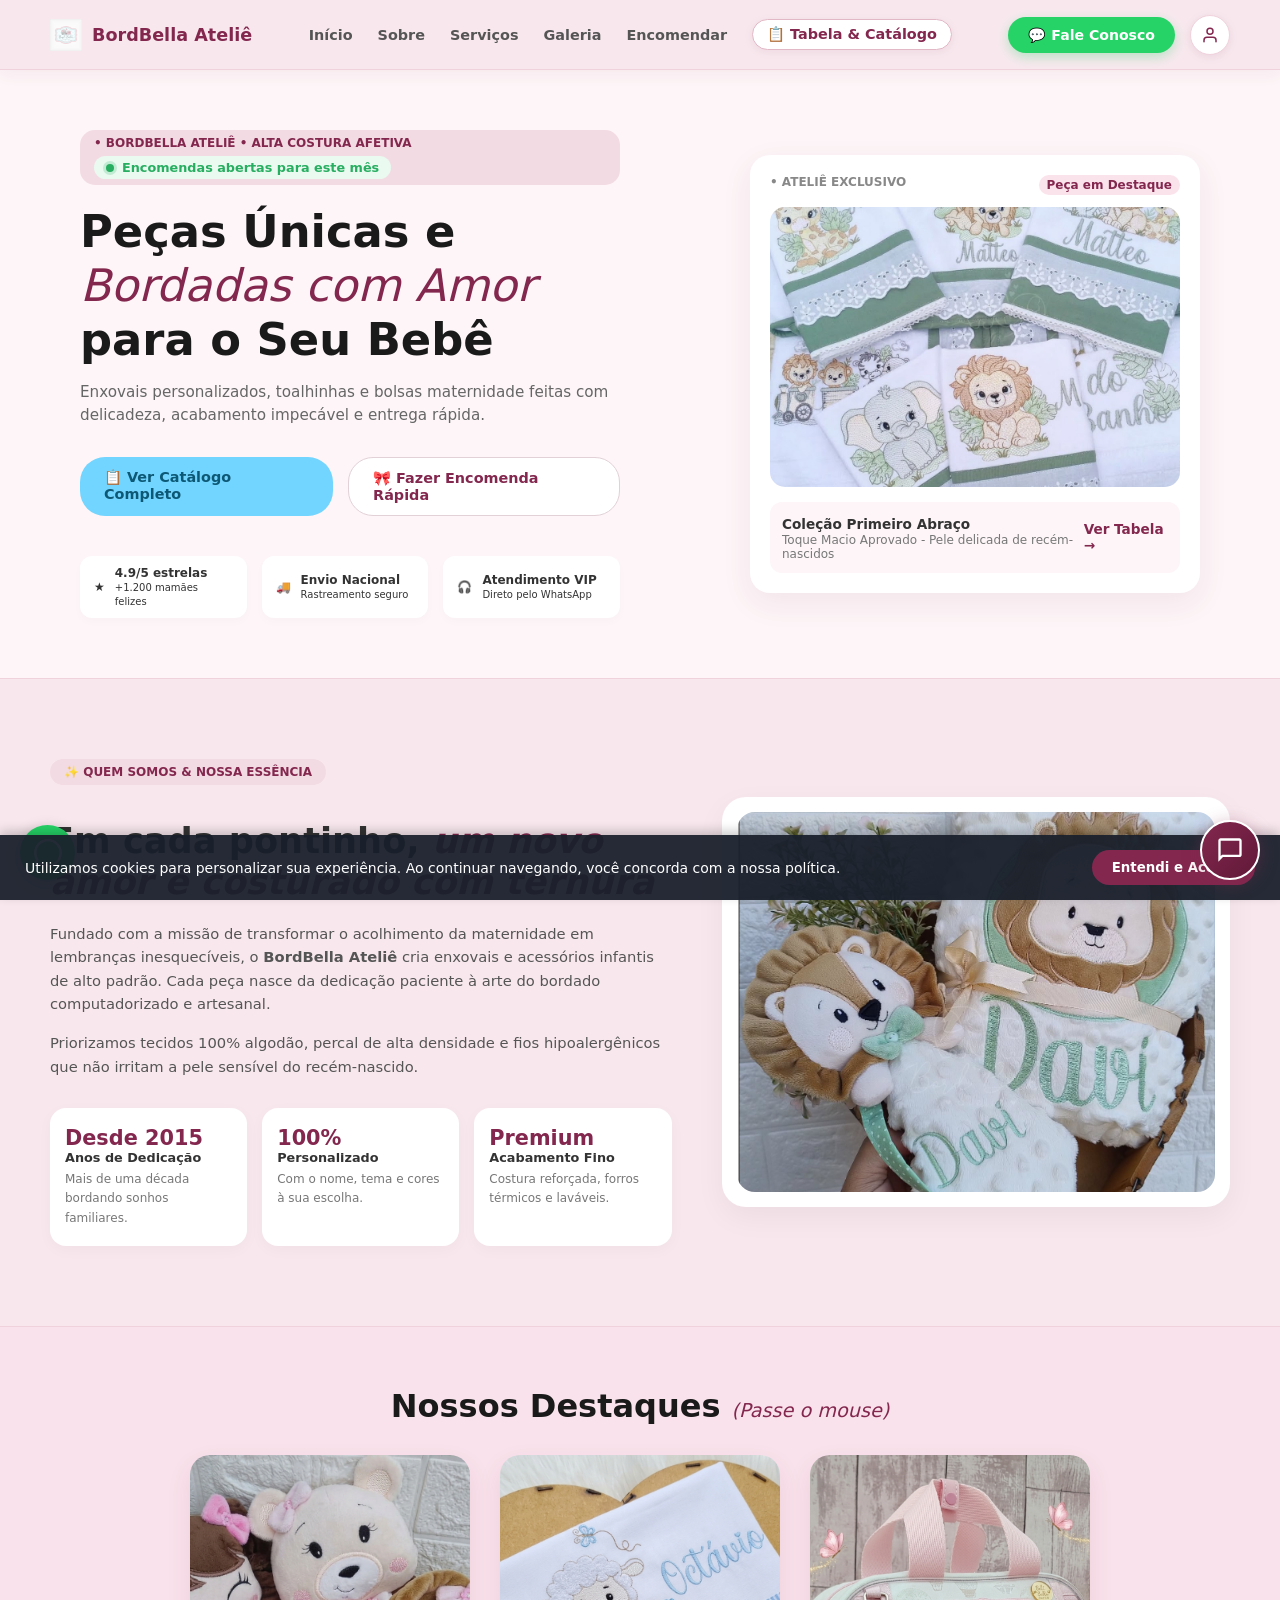
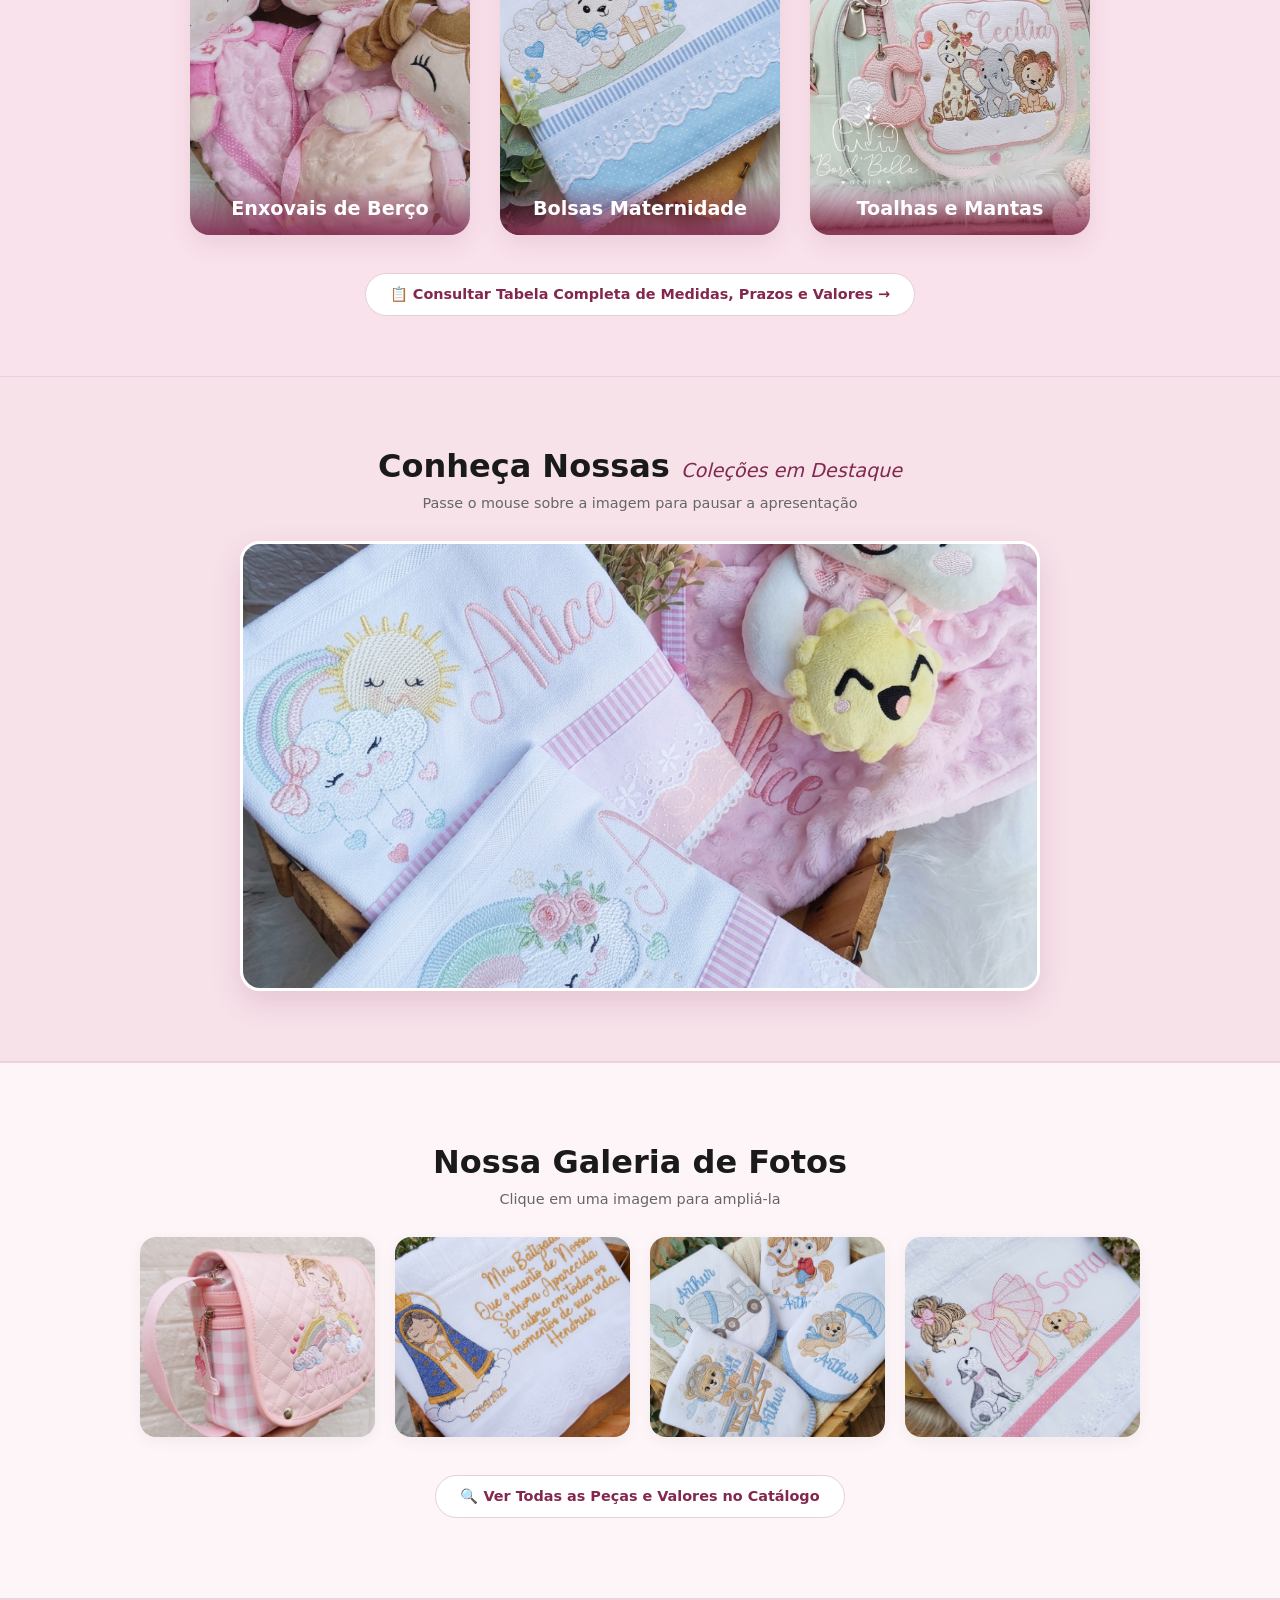
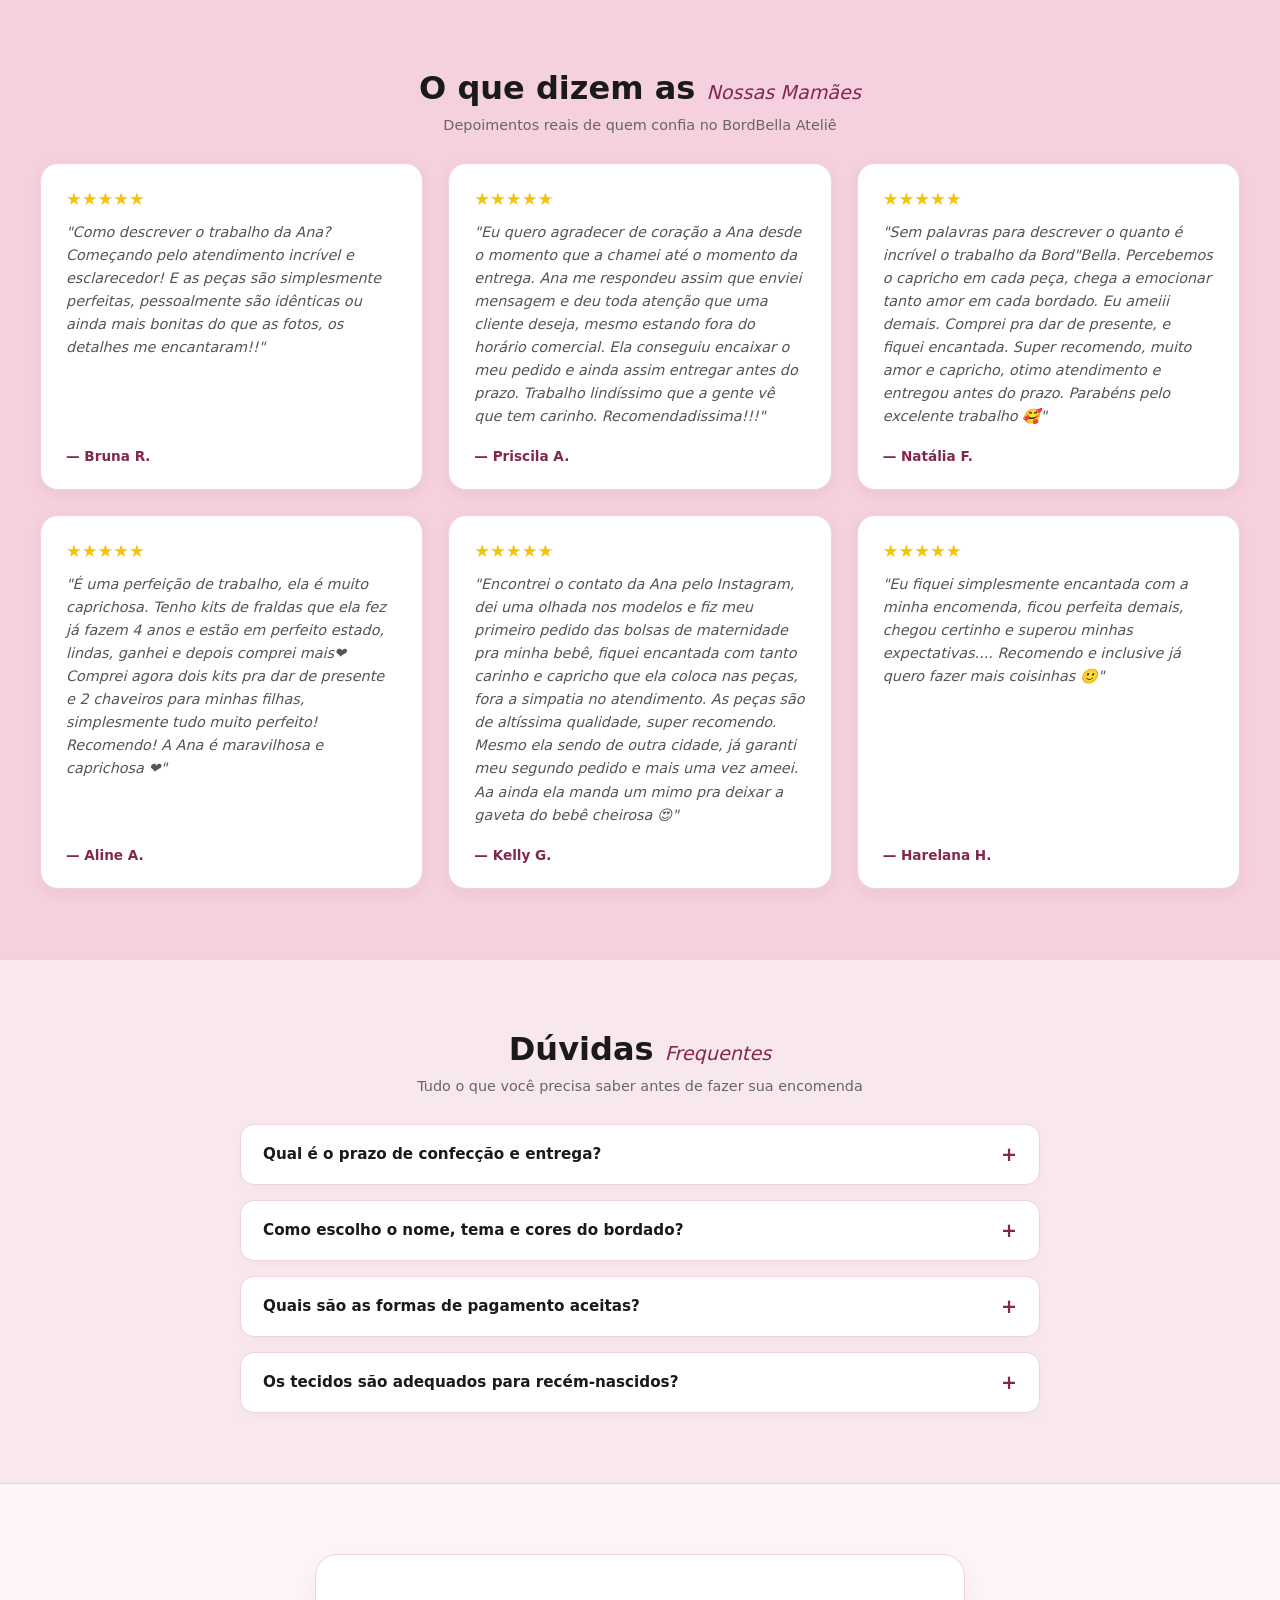
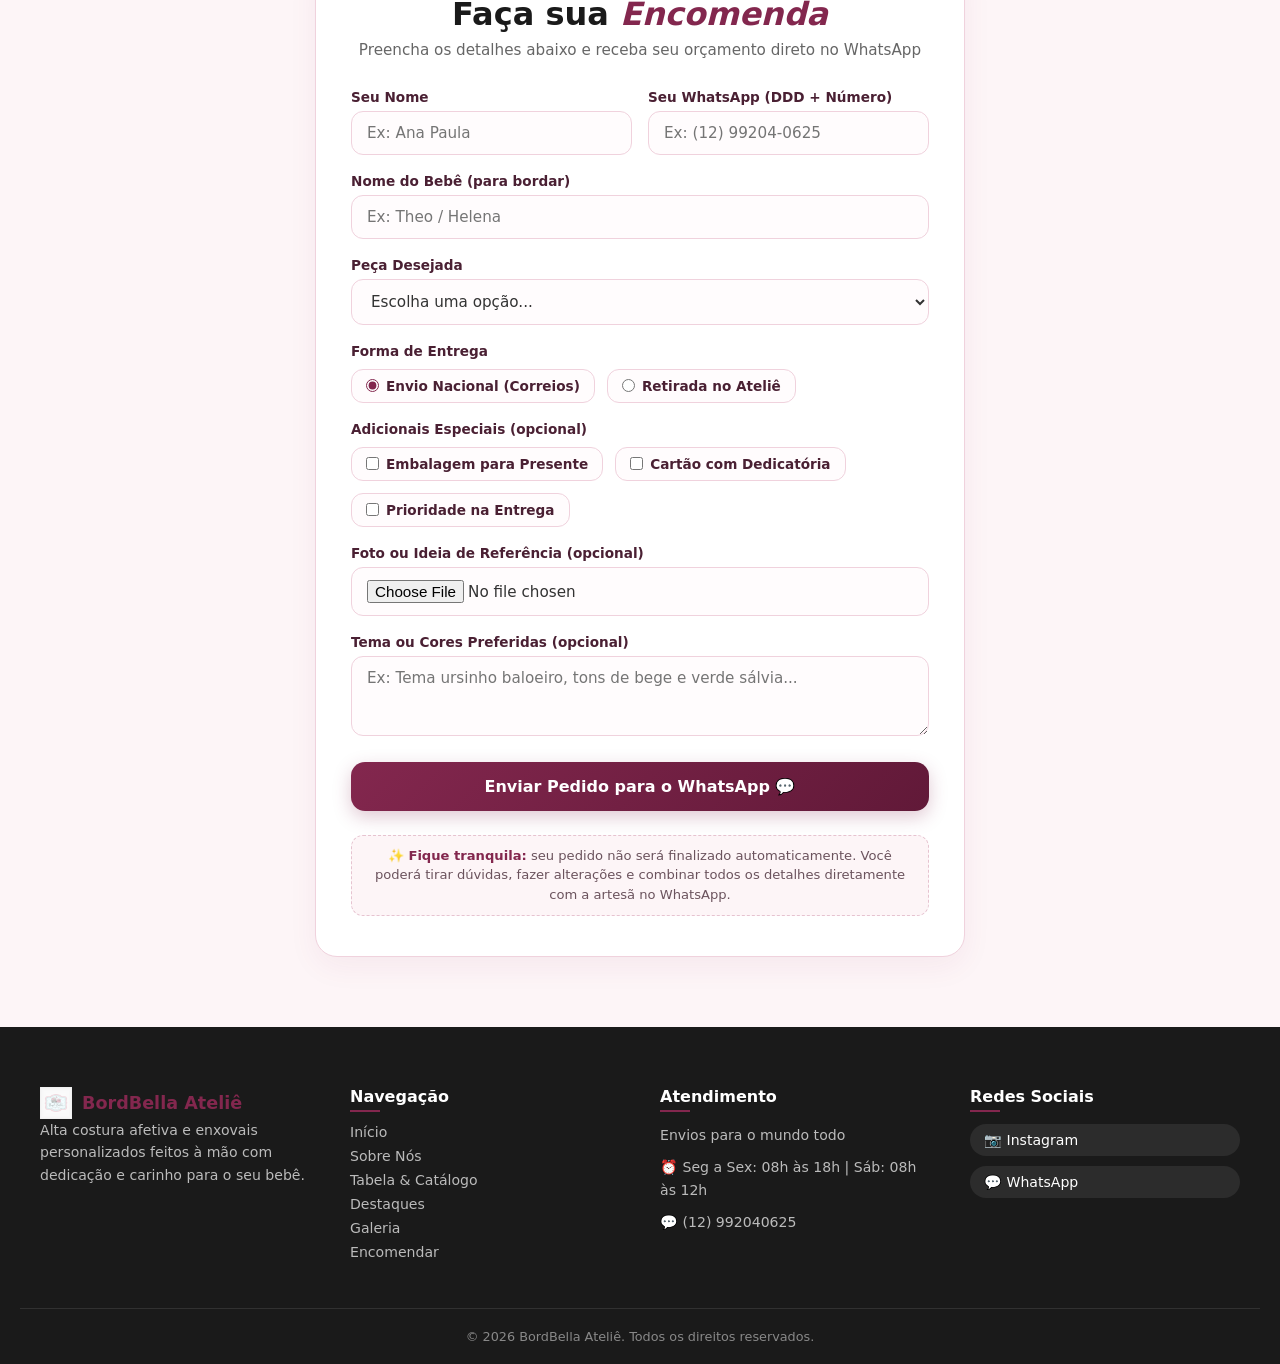
==== commit 097d0584: "Update print statement from 'Hello' to 'Goodbye'" ====
--- a/index.html
+++ b/index.html
@@ -32,10 +32,10 @@
         <nav class="nav-links">
             <a href="#inicio">Início</a>
             <a href="#sobre">Sobre</a>
-            <a href="catalogo.html">Tabela & Catálogo</a>
             <a href="#servicos">Serviços</a>
             <a href="#galeria">Galeria</a>
             <a href="#encomenda">Encomendar</a>
+            <a href="catalogo.html" class="link-catalogo">📋 Tabela & Catálogo</a>
         </nav>
 
         <div class="nav-actions">
@@ -68,8 +68,8 @@
             </p>
 
             <div class="hero-buttons">
-                <a href="#encomenda" class="btn-primary">🎀 Fazer Encomenda Rápida</a>
-                <a href="#servicos" class="btn-secondary">📖 Ver Destaques</a>
+                <a href="catalogo.html" class="btn-primary">📋 Ver Catálogo Completo</a>
+                <a href="#encomenda" class="btn-secondary">🎀 Fazer Encomenda Rápida</a>
             </div>
 
             <div class="features-grid">
@@ -120,7 +120,7 @@
                         <small class="sub-label">Coleção Primeiro Abraço</small>
                         <p class="sub-text">Toque Macio Aprovado - Pele delicada de recém-nascidos</p>
                     </div>
-                    <span class="badge-exclusivo">Exclusivo</span>
+                    <a href="catalogo.html" class="badge-exclusivo" style="text-decoration: none;">Ver Tabela →</a>
                 </div>
             </div>
         </div>
@@ -189,7 +189,7 @@
                         <h3>Enxovais de Berço</h3>
                         <p>Kits completos em percal 400 fios com bordados personalizados e toque ultra macio.</p>
                         <a href="https://wa.me/5512992040625?text=Ol%C3%A1!%20Tenho%20interesse%20em%20Enxovais%20de%20Ber%C3%A7o."
-                            target="_blank" class="btn">Encomendar</a>
+                            target="_blank" rel="noopener noreferrer" class="btn">Encomendar</a>
                     </div>
                 </div>
             </div>
@@ -204,7 +204,7 @@
                         <h3>Bolsas Maternidade</h3>
                         <p>Bolsas térmicas, impermeáveis e com acabamento refinado para o dia a dia.</p>
                         <a href="https://wa.me/5512992040625?text=Ol%C3%A1!%20Gostaria%20de%20ver%20modelos%20de%20Bolsas%20Maternidade."
-                            target="_blank" class="btn">Ver Modelos</a>
+                            target="_blank" rel="noopener noreferrer" class="btn">Ver Modelos</a>
                     </div>
                 </div>
             </div>
@@ -219,10 +219,14 @@
                         <h3>Toalhas e Mantas</h3>
                         <p>Com capuz de fralda, bordados delicados e barrados em renda lese.</p>
                         <a href="https://wa.me/5512992040625?text=Ol%C3%A1!%20Quero%20saber%20mais%20sobre%20Toalhas%20e%20Mantas."
-                            target="_blank" class="btn">Saiba Mais</a>
-                    </div>
-                </div>
-            </div>
+                            target="_blank" rel="noopener noreferrer" class="btn">Saiba Mais</a>
+                    </div>
+                </div>
+            </div>
+        </div>
+
+        <div class="cta-catalogo-center">
+            <a href="catalogo.html" class="btn-secondary">📋 Consultar Tabela Completa de Medidas, Prazos e Valores →</a>
         </div>
     </section>
 
@@ -259,6 +263,10 @@
             </a>
         </div>
 
+        <div class="cta-catalogo-center">
+            <a href="catalogo.html" class="btn-secondary">🔍 Ver Todas as Peças e Valores no Catálogo</a>
+        </div>
+
         <div class="lightbox" id="img1">
             <a href="#galeria" class="lightbox-overlay"></a>
             <div class="lightbox-content">
@@ -416,8 +424,8 @@
                 <p>Preencha os detalhes abaixo e receba seu orçamento direto no WhatsApp</p>
             </div>
 
-            <form id="form-encomenda" class="modern-form">
-             <div class="form-row">
+            <form id="form-encomenda" class="modern-form" action="#encomenda" method="post" enctype="multipart/form-data">
+                <div class="form-row">
                     <div class="form-group">
                         <label for="nome-cliente">Seu Nome</label>
                         <input type="text" id="nome-cliente" name="nome_cliente" placeholder="Ex: Ana Paula"
@@ -450,6 +458,43 @@
                 </div>
 
                 <div class="form-group">
+                    <label>Forma de Entrega</label>
+                    <div class="options-inline">
+                        <label class="option-item">
+                            <input type="radio" name="tipo_entrega" value="Envio Nacional (Correios)" checked>
+                            Envio Nacional (Correios)
+                        </label>
+                        <label class="option-item">
+                            <input type="radio" name="tipo_entrega" value="Retirada no Ateliê">
+                            Retirada no Ateliê
+                        </label>
+                    </div>
+                </div>
+
+                <div class="form-group">
+                    <label>Adicionais Especiais (opcional)</label>
+                    <div class="options-inline">
+                        <label class="option-item">
+                            <input type="checkbox" name="adicionais" value="Embalagem para Presente">
+                            Embalagem para Presente
+                        </label>
+                        <label class="option-item">
+                            <input type="checkbox" name="adicionais" value="Cartão com Dedicatória">
+                            Cartão com Dedicatória
+                        </label>
+                        <label class="option-item">
+                            <input type="checkbox" name="adicionais" value="Prioridade na Entrega">
+                            Prioridade na Entrega
+                        </label>
+                    </div>
+                </div>
+
+                <div class="form-group">
+                    <label for="arquivo-referencia">Foto ou Ideia de Referência (opcional)</label>
+                    <input type="file" id="arquivo-referencia" name="arquivo_referencia" accept="image/*,.pdf">
+                </div>
+
+                <div class="form-group">
                     <label for="detalhes-pedido">Tema ou Cores Preferidas (opcional)</label>
                     <textarea id="detalhes-pedido" name="detalhes_tema_cores" rows="3" maxlength="500"
                         placeholder="Ex: Tema ursinho baloeiro, tons de bege e verde sálvia..."></textarea>
@@ -481,6 +526,7 @@
                 <ul>
                     <li><a href="#inicio">Início</a></li>
                     <li><a href="#sobre">Sobre Nós</a></li>
+                    <li><a href="catalogo.html">Tabela & Catálogo</a></li>
                     <li><a href="#servicos">Destaques</a></li>
                     <li><a href="#galeria">Galeria</a></li>
                     <li><a href="#encomenda">Encomendar</a></li>
@@ -525,7 +571,6 @@
         </svg>
     </a>
 
- 
     <script>
         // Cookies
         const bannerCookies = document.getElementById('banner-cookies');
@@ -539,13 +584,18 @@
         });
 
         // Formulário Inteligente de Encomenda -> WhatsApp
-       document.getElementById('form-encomenda').addEventListener('submit', function (e) {
+        document.getElementById('form-encomenda').addEventListener('submit', function (e) {
             e.preventDefault();
 
             const nomeCliente = document.getElementById('nome-cliente').value.trim();
             const telefoneCliente = document.getElementById('telefone-cliente').value.trim();
             const nomeBebe = document.getElementById('nome-bebe').value.trim() || 'Ainda não definido';
             const produto = document.getElementById('produto-desejado').value;
+            const entregaEl = document.querySelector('input[name="tipo_entrega"]:checked');
+            const entrega = entregaEl ? entregaEl.value : 'Envio Nacional';
+            const adicionaisMarcados = Array.from(document.querySelectorAll('input[name="adicionais"]:checked'))
+                .map(el => el.value);
+            const adicionaisTexto = adicionaisMarcados.length > 0 ? adicionaisMarcados.join(', ') : 'Nenhum';
             const detalhes = document.getElementById('detalhes-pedido').value.trim() || 'A combinar';
 
             const numeroWhatsApp = '5512992040625';
@@ -555,13 +605,14 @@
                 `*WhatsApp:* ${telefoneCliente}\n` +
                 `*Nome do Bebê:* ${nomeBebe}\n` +
                 `*Peça:* ${produto}\n` +
+                `*Entrega:* ${entrega}\n` +
+                `*Adicionais:* ${adicionaisTexto}\n` +
                 `*Tema/Cores:* ${detalhes}`;
 
             const url = `https://wa.me/${numeroWhatsApp}?text=${encodeURIComponent(mensagem)}`;
             window.open(url, '_blank', 'noopener,noreferrer');
         });
     </script>
-
 
     <script src="chatbot.js"></script>
     <script>
--- a/style.css
+++ b/style.css
@@ -64,6 +64,7 @@
 
 .nav-links {
     display: flex;
+    align-items: center;
     gap: 25px;
 }
 
@@ -77,6 +78,21 @@
 
 .nav-links a:hover {
     color: #83274e;
+}
+
+.nav-links a.link-catalogo {
+    background-color: #ffffff;
+    color: #83274e;
+    padding: 6px 14px;
+    border-radius: 20px;
+    border: 1.5px solid #e2b8c7;
+    box-shadow: 0 2px 8px rgba(131, 39, 78, 0.08);
+}
+
+.nav-links a.link-catalogo:hover {
+    background-color: #83274e;
+    color: #ffffff;
+    border-color: #83274e;
 }
 
 .nav-actions {
@@ -234,11 +250,17 @@
     text-decoration: none;
     font-weight: 600;
     font-size: 0.9rem;
+    display: inline-block;
 }
 
 .btn-secondary:hover {
     background-color: #f8e8ee;
     transform: translateY(-2px);
+}
+
+.cta-catalogo-center {
+    text-align: center;
+    margin-top: 38px;
 }
 
 .features-grid {
@@ -899,6 +921,32 @@
     box-shadow: 0 0 0 4px rgba(131, 39, 78, 0.08);
 }
 
+.options-inline {
+    display: flex;
+    flex-wrap: wrap;
+    gap: 12px;
+    margin-top: 4px;
+}
+
+.option-item {
+    display: inline-flex;
+    align-items: center;
+    gap: 7px;
+    font-size: 0.86rem;
+    font-weight: 600;
+    color: #4a2033;
+    background-color: #fffcfd;
+    border: 1.5px solid #f0d2dd;
+    padding: 8px 14px;
+    border-radius: 12px;
+    cursor: pointer;
+}
+
+.option-item input {
+    accent-color: #83274e;
+    cursor: pointer;
+}
+
 .btn-submit-form {
     margin-top: 8px;
     padding: 15px 24px;
@@ -917,7 +965,6 @@
     box-shadow: 0 8px 22px rgba(131, 39, 78, 0.35);
 }
 
-
 .form-note {
     margin-top: 6px;
     font-size: 0.82rem;
